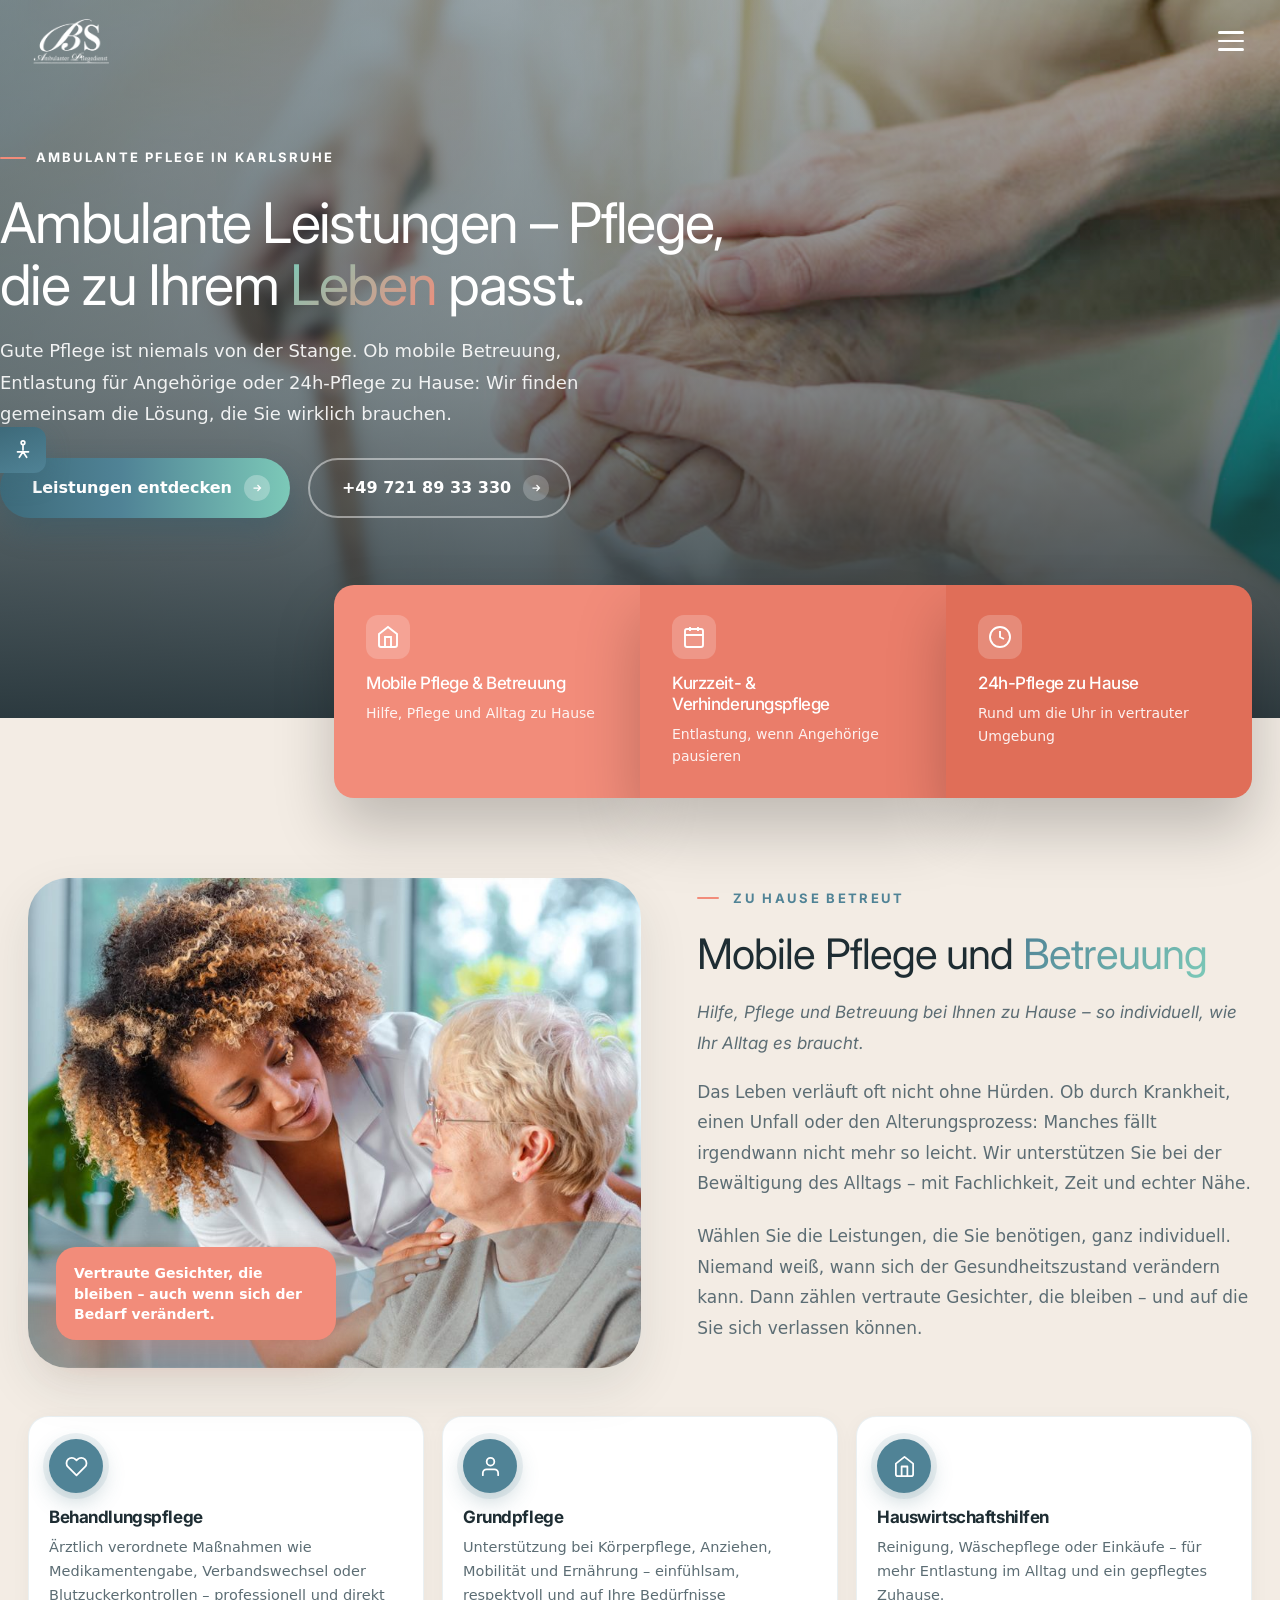
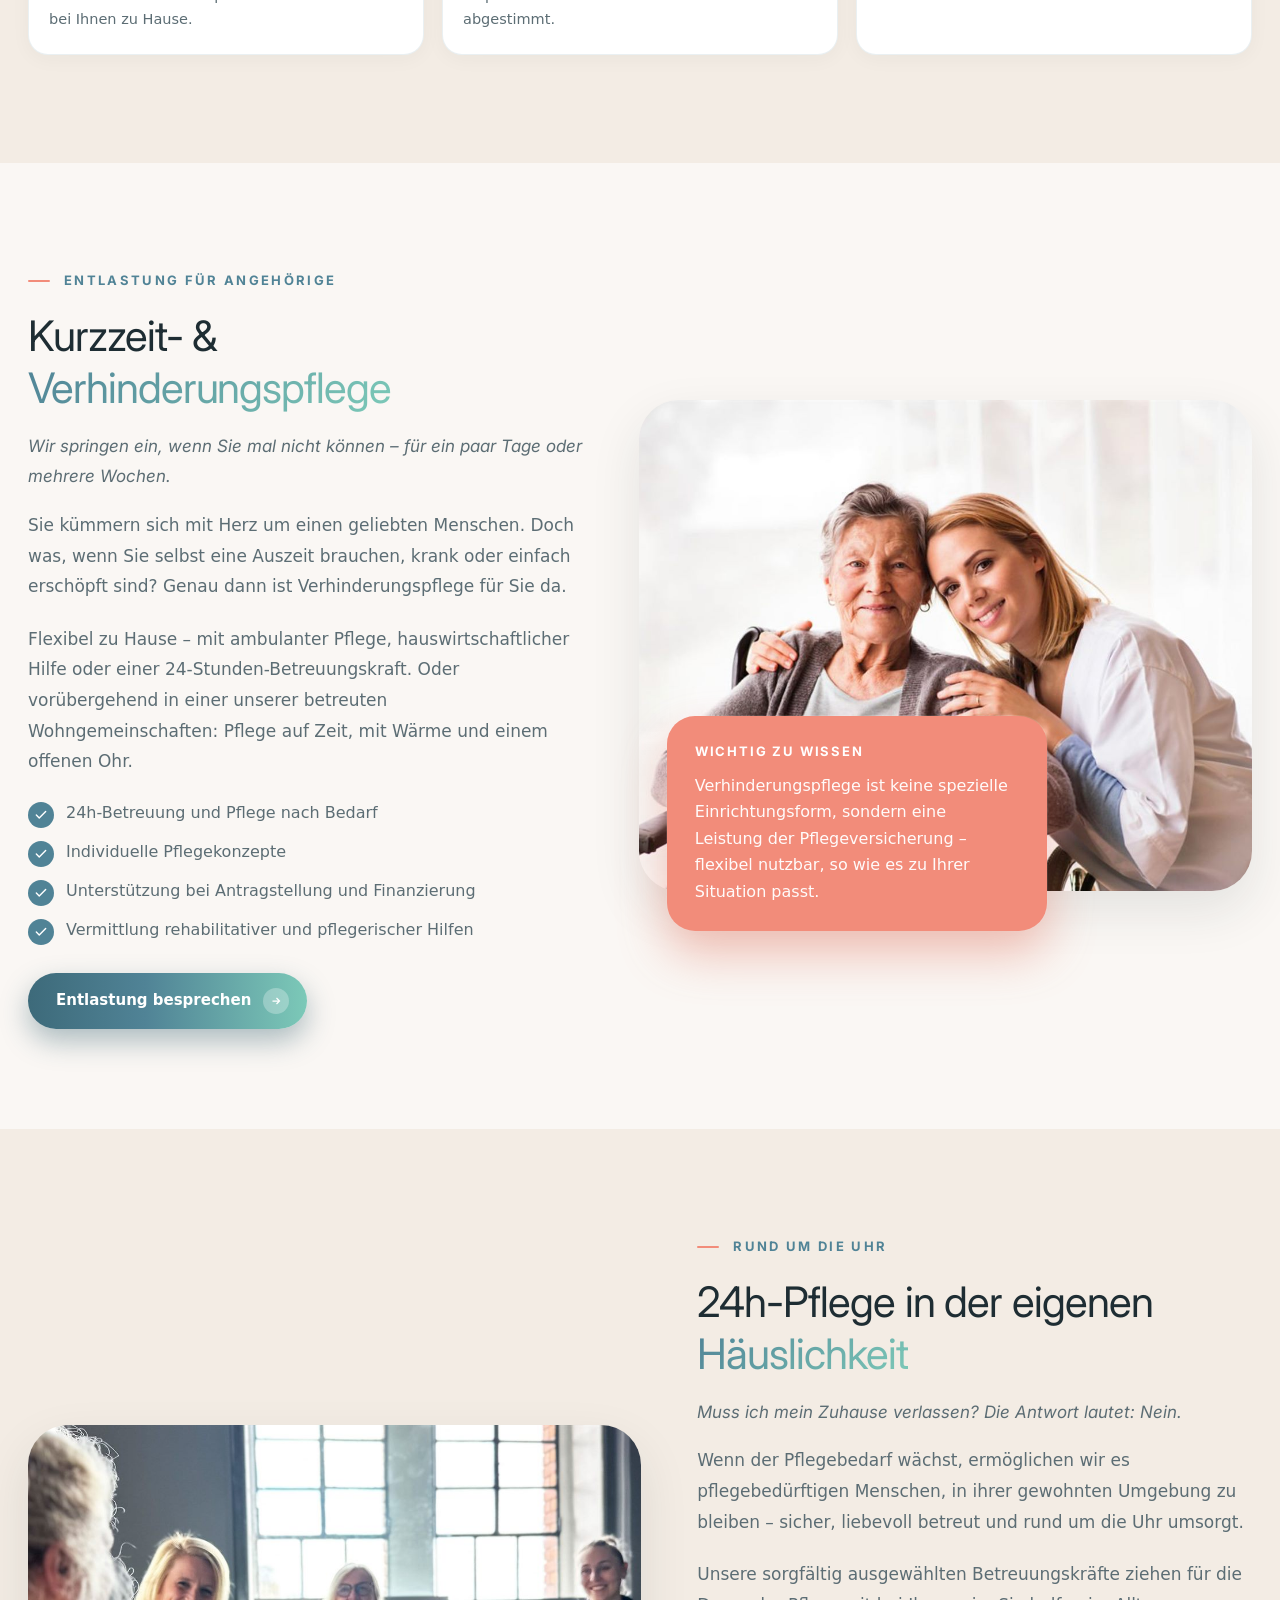
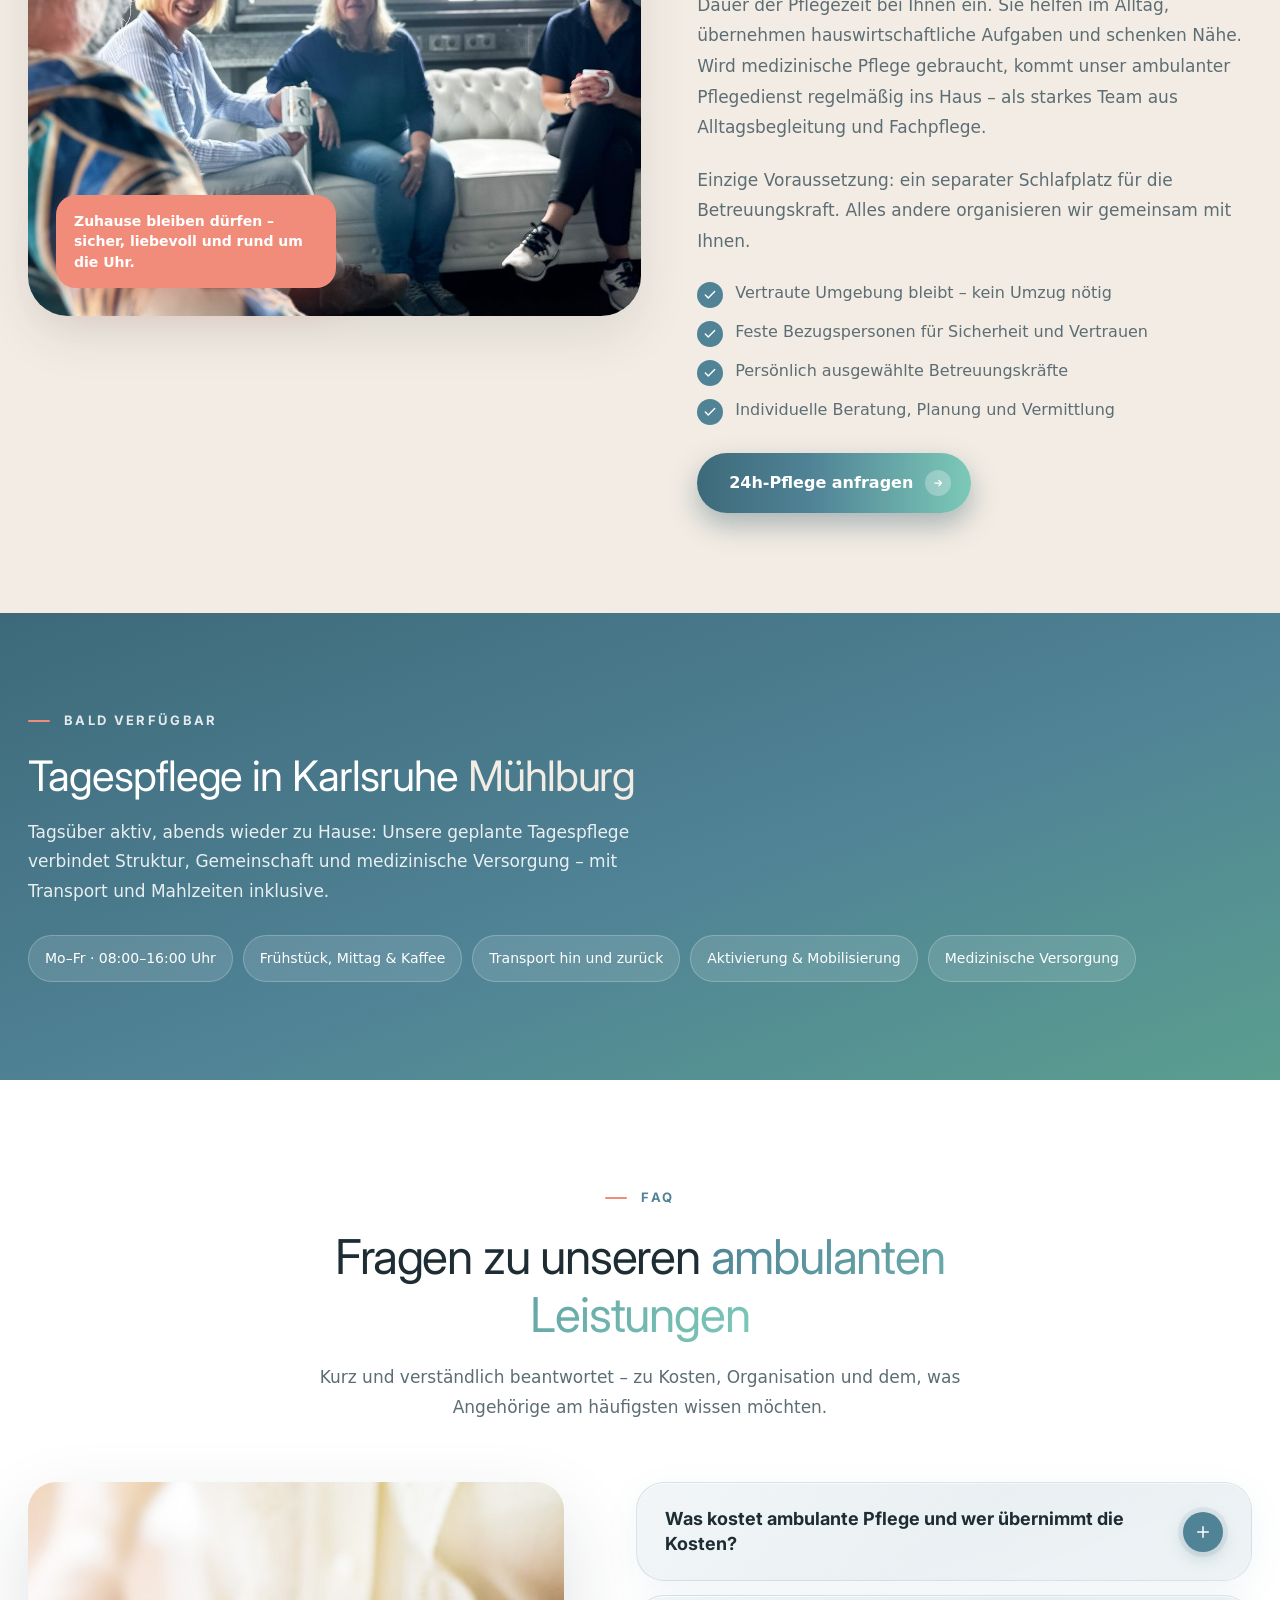
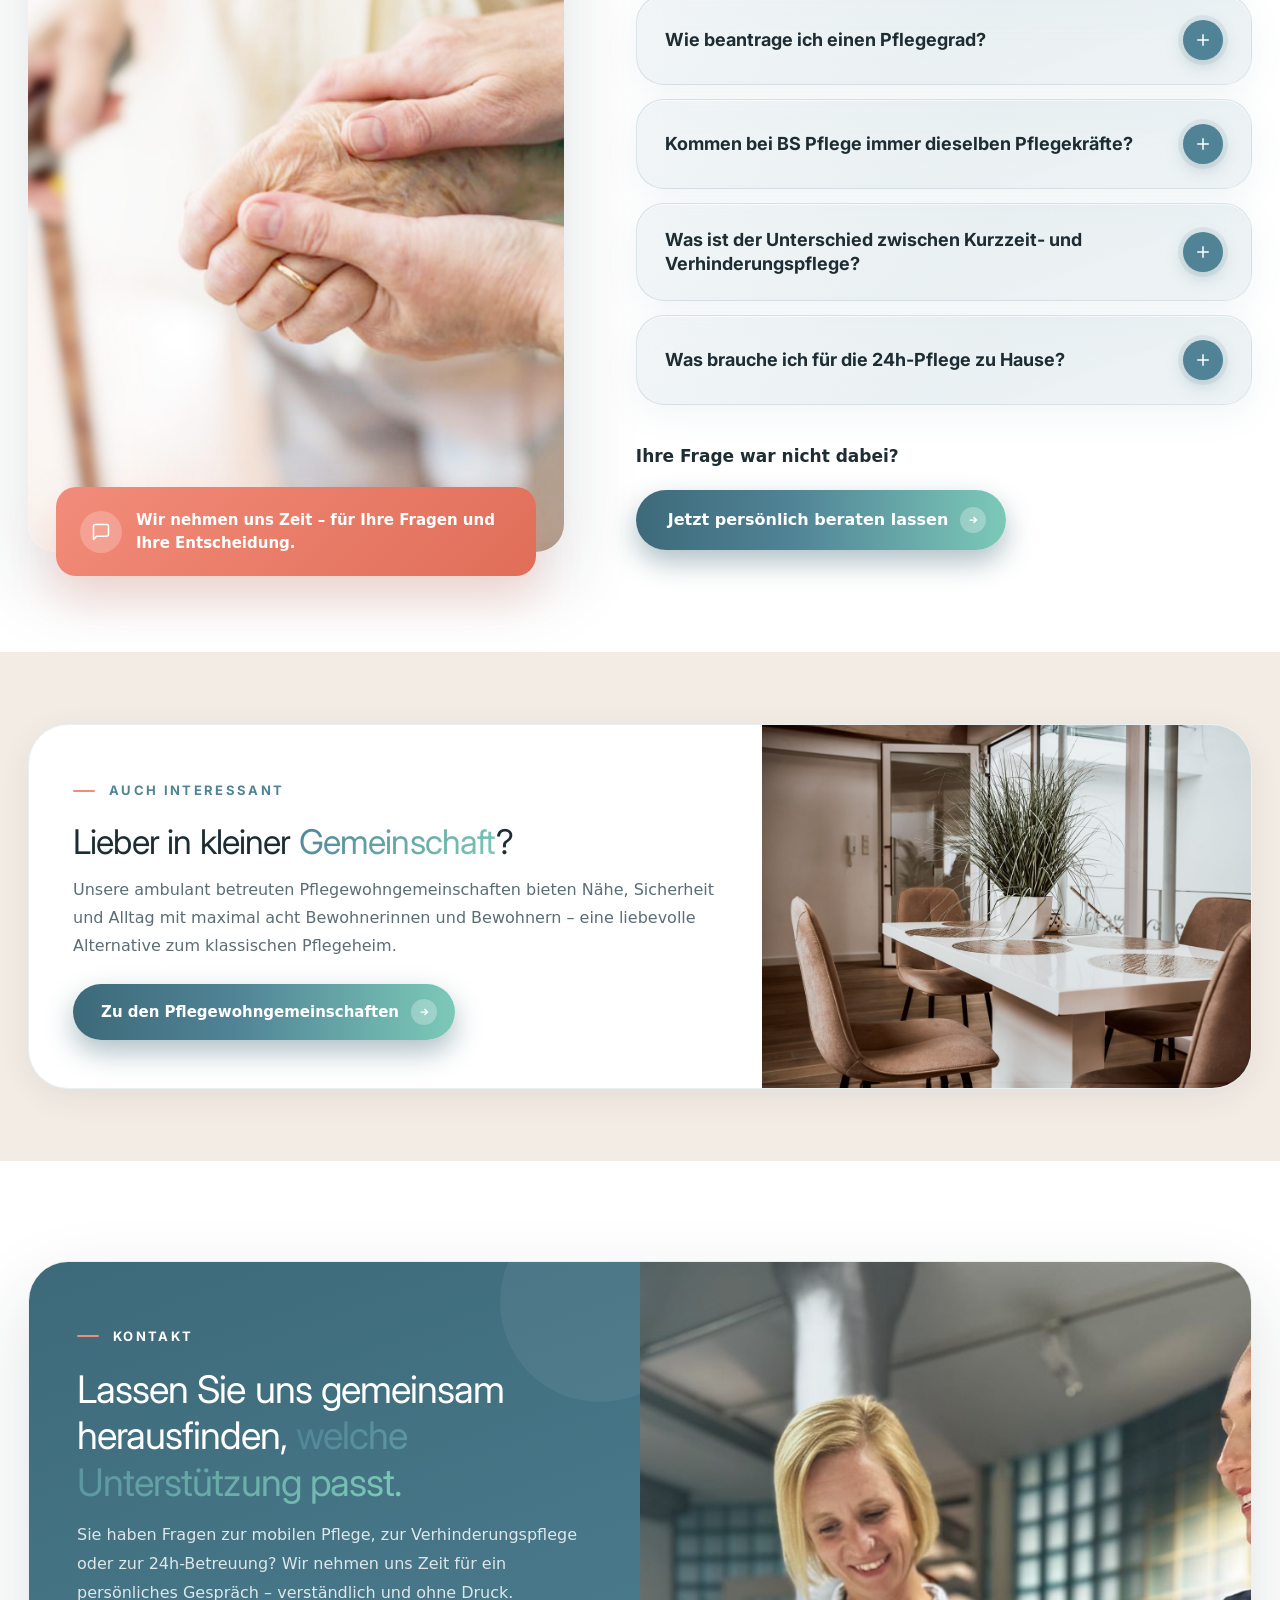
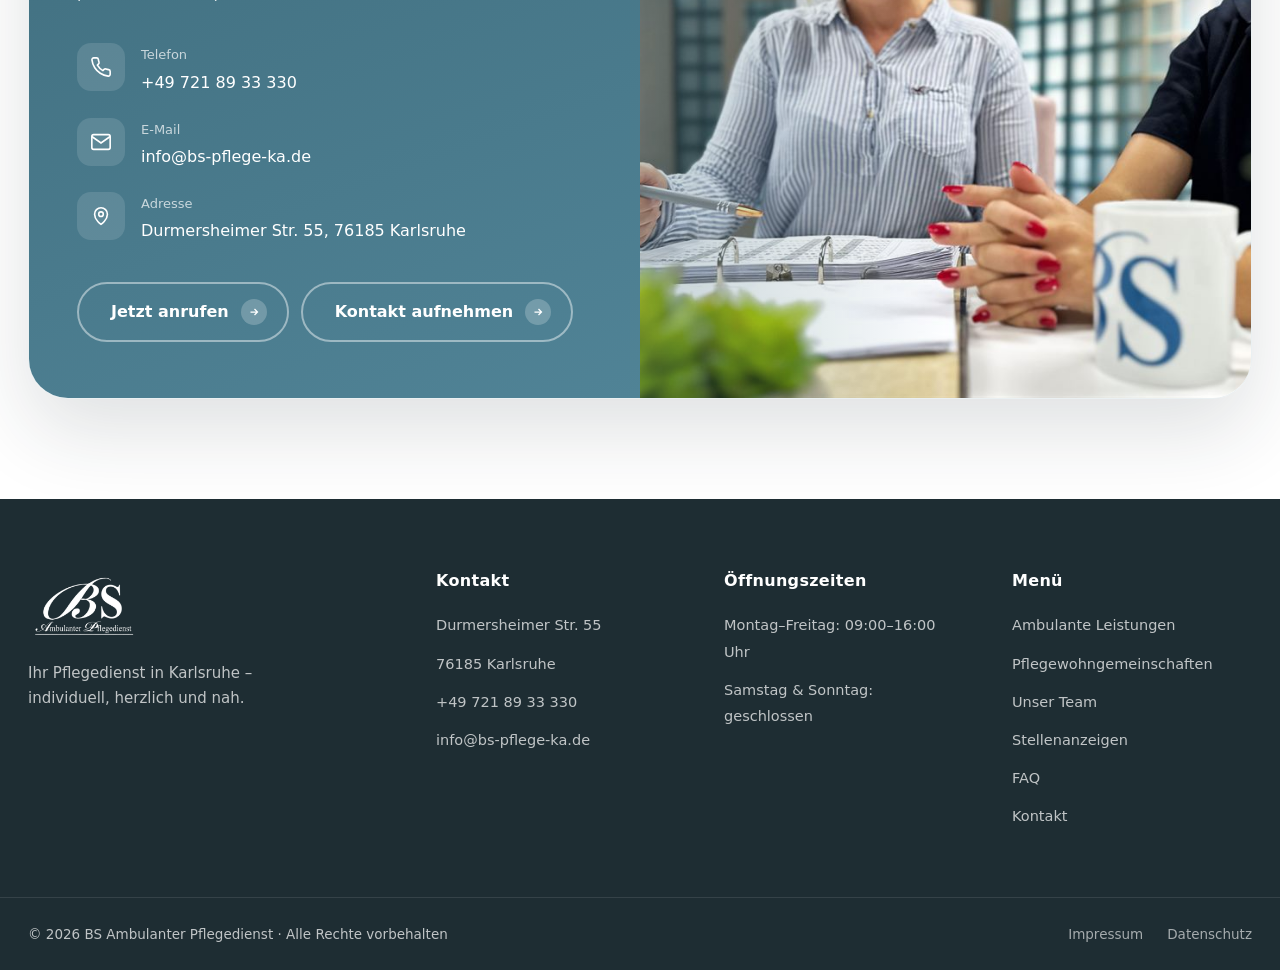
==== ambulante-leistungen.html @ c4eb0a51 "Ambulante Leistungen" ====
<!DOCTYPE html>
<html lang="de">
<head>
  <meta charset="UTF-8" />
  <meta name="viewport" content="width=device-width, initial-scale=1.0" />

  <title>Ambulante Leistungen Karlsruhe | Mobile Pflege, 24h &amp; Verhinderungspflege | BS Pflege</title>
  <meta name="description" content="Ambulante Leistungen in Karlsruhe: Mobile Pflege &amp; Betreuung, Kurzzeit- und Verhinderungspflege sowie 24h-Pflege zu Hause – individuell, herzlich und nah bei BS Pflege." />
  <meta name="keywords" content="Ambulante Pflege Karlsruhe, Mobile Pflege Karlsruhe, häusliche Pflege, Behandlungspflege, Grundpflege, Verhinderungspflege Karlsruhe, Kurzzeitpflege, 24h Pflege zu Hause" />
  <meta name="author" content="BS Ambulanter Pflegedienst" />
  <meta name="robots" content="index, follow" />
  <link rel="canonical" href="https://www.bs-pflege-ka.de/ambulante-leistungen/" />

  <meta property="og:type" content="website" />
  <meta property="og:locale" content="de_DE" />
  <meta property="og:title" content="Ambulante Leistungen Karlsruhe | BS Pflege" />
  <meta property="og:description" content="Mobile Pflege, Verhinderungspflege und 24h-Betreuung zu Hause – so individuell wie Sie. BS Ambulanter Pflegedienst Karlsruhe." />
  <meta property="og:url" content="https://www.bs-pflege-ka.de/ambulante-leistungen/" />
  <meta property="og:image" content="assets/img/care-hands.jpg" />
  <meta property="og:site_name" content="BS Ambulanter Pflegedienst" />

  <link rel="icon" href="assets/img/favicon.jpeg" />
  <link rel="apple-touch-icon" href="assets/img/favicon.jpeg" />

  <link rel="preconnect" href="https://fonts.googleapis.com" />
  <link rel="preconnect" href="https://fonts.gstatic.com" crossorigin />
  <link href="https://fonts.googleapis.com/css2?family=Inter:wght@400;500;600;700;800&family=Google+Sans+Flex:wght@100..900&display=swap" rel="stylesheet" />

  <link rel="stylesheet" href="assets/css/style.css?v=20260813m" />
  <noscript><style>.reveal{opacity:1!important;transform:none!important;}</style></noscript>
  <script>
  (function () {
    try {
      var s = JSON.parse(localStorage.getItem("bs-a11y") || "{}");
      var root = document.documentElement;
      var scales = { sm: 0.875, lg: 1.125, xl: 1.25 };
      if (s.font && s.font !== "normal" && scales[s.font]) {
        root.setAttribute("data-a11y-font", s.font);
        root.style.zoom = scales[s.font];
      }
      if (s.contrast) root.classList.add("a11y-contrast");
      if (s.underline) root.classList.add("a11y-underline-links");
      if (s.motion) root.classList.add("a11y-reduced-motion");
      if (s.lineHeight) root.classList.add("a11y-line-height");
    } catch (e) {}
  })();
  </script>

  <script type="application/ld+json">
  {
    "@context": "https://schema.org",
    "@type": "MedicalBusiness",
    "name": "BS Ambulanter Pflegedienst",
    "url": "https://www.bs-pflege-ka.de/ambulante-leistungen/",
    "telephone": "+49 721 8933330",
    "email": "info@bs-pflege-ka.de",
    "description": "Ambulante Leistungen in Karlsruhe: Mobile Pflege und Betreuung, Kurzzeit- und Verhinderungspflege sowie 24h-Pflege in der eigenen Häuslichkeit.",
    "address": {
      "@type": "PostalAddress",
      "streetAddress": "Durmersheimer Str. 55",
      "addressLocality": "Karlsruhe",
      "postalCode": "76185",
      "addressCountry": "DE"
    },
    "areaServed": "Karlsruhe",
    "hasOfferCatalog": {
      "@type": "OfferCatalog",
      "name": "Ambulante Leistungen",
      "itemListElement": [
        { "@type": "Offer", "itemOffered": { "@type": "Service", "name": "Mobile Pflege und Betreuung" } },
        { "@type": "Offer", "itemOffered": { "@type": "Service", "name": "Kurzzeit- und Verhinderungspflege" } },
        { "@type": "Offer", "itemOffered": { "@type": "Service", "name": "24h-Pflege zu Hause" } }
      ]
    }
  }
  </script>
  <script type="application/ld+json">
  {
    "@context": "https://schema.org",
    "@type": "BreadcrumbList",
    "itemListElement": [
      { "@type": "ListItem", "position": 1, "name": "Startseite", "item": "https://www.bs-pflege-ka.de/" },
      { "@type": "ListItem", "position": 2, "name": "Ambulante Leistungen", "item": "https://www.bs-pflege-ka.de/ambulante-leistungen/" }
    ]
  }
  </script>
  <script type="application/ld+json">
  {
    "@context": "https://schema.org",
    "@type": "FAQPage",
    "mainEntity": [
      {
        "@type": "Question",
        "name": "Was kostet ambulante Pflege und wer übernimmt die Kosten?",
        "acceptedAnswer": {
          "@type": "Answer",
          "text": "Die Kosten hängen vom Pflegegrad und den benötigten Leistungen ab. Die Pflegekasse übernimmt einen Teil der Pflegesachleistungen und des Pflegegeldes. Wir beraten Sie transparent zu Leistungen und möglichen Kosten."
        }
      },
      {
        "@type": "Question",
        "name": "Wie beantrage ich einen Pflegegrad?",
        "acceptedAnswer": {
          "@type": "Answer",
          "text": "Sie stellen einen Antrag bei Ihrer Pflegekasse. Ein MDK-Gutachter bewertet den Pflegebedarf. Wir unterstützen Sie bei der Vorbereitung."
        }
      },
      {
        "@type": "Question",
        "name": "Kommen bei BS Pflege immer dieselben Pflegekräfte?",
        "acceptedAnswer": {
          "@type": "Answer",
          "text": "Ja. Wir setzen auf feste Bezugspersonen, die Sie und Ihren Alltag kennenlernen."
        }
      },
      {
        "@type": "Question",
        "name": "Was ist der Unterschied zwischen Kurzzeit- und Verhinderungspflege?",
        "acceptedAnswer": {
          "@type": "Answer",
          "text": "Kurzzeitpflege entlastet in Übergangssituationen. Verhinderungspflege springt ein, wenn Angehörige vorübergehend nicht pflegen können."
        }
      },
      {
        "@type": "Question",
        "name": "Was brauche ich für die 24h-Pflege zu Hause?",
        "acceptedAnswer": {
          "@type": "Answer",
          "text": "Wichtig ist ein separater Schlafplatz für die Betreuungskraft. Planung und Vermittlung organisieren wir gemeinsam mit Ihnen."
        }
      }
    ]
  }
  </script>
</head>
<body class="page-sub">
  <a class="skip-link" href="#main">Zum Inhalt springen</a>

  <div class="page-hero-shell">
  <section class="page-hero" aria-label="Ambulante Leistungen">
    <div class="page-hero__media" aria-hidden="true">
      <img src="assets/img/care-hands.jpg" alt="" width="1024" height="683" fetchpriority="high" />
    </div>
    <div class="page-hero__overlay" aria-hidden="true"></div>

    <header class="header header--overlay" id="header">
      <div class="container header__inner">
        <a class="header__logo" href="index.html" aria-label="BS Ambulanter Pflegedienst – Startseite">
          <img class="header__logo-light" src="assets/img/logo-white.png" alt="BS Ambulanter Pflegedienst Karlsruhe" width="180" height="112" />
          <img class="header__logo-dark" src="assets/img/logo-dark.png" alt="" width="180" height="112" aria-hidden="true" />
        </a>
        <nav class="nav" id="nav" aria-label="Hauptnavigation">
          <button class="nav__close" id="navClose" aria-label="Menü schließen">&times;</button>
          <ul class="nav__list">
            <li><a href="index.html" class="nav__link">Startseite</a></li>
            <li><a href="ambulante-leistungen.html" class="nav__link active" aria-current="page">Ambulante Leistungen</a></li>
            <li><a href="index.html#pflegewohngemeinschaften" class="nav__link">Pflegewohngemeinschaften</a></li>
            <li><a href="index.html#team" class="nav__link">Unser Team</a></li>
            <li><a href="index.html#karriere" class="nav__link">Stellenanzeigen</a></li>
            <li><a href="#faq" class="nav__link">FAQ</a></li>
            <li><a href="index.html#kontakt" class="nav__link">Kontakt</a></li>
          </ul>
          <a href="index.html#kontakt" class="btn btn--primary nav__cta">
            Beratung anfragen
            <span class="btn__arrow"><svg viewBox="0 0 24 24"><path d="M5 12h14M13 6l6 6-6 6"/></svg></span>
          </a>
        </nav>
        <button class="nav__toggle" id="navToggle" aria-label="Menü öffnen" aria-expanded="false">
          <span></span><span></span><span></span>
        </button>
      </div>
    </header>

    <div class="container page-hero__body">
      <span class="hero__eyebrow">Ambulante Pflege in Karlsruhe</span>
      <h1 class="page-hero__title">Ambulante Leistungen – Pflege, die zu Ihrem <span class="headline-serif headline-serif--hero">Leben</span> passt.</h1>
      <p class="page-hero__lead">
        Gute Pflege ist niemals von der Stange. Ob mobile Betreuung, Entlastung für Angehörige
        oder 24h-Pflege zu Hause: Wir finden gemeinsam die Lösung, die Sie wirklich brauchen.
      </p>
      <div class="page-hero__actions">
        <a href="#mobile-pflege" class="btn btn--primary btn--lg">
          Leistungen entdecken
          <span class="btn__arrow"><svg viewBox="0 0 24 24"><path d="M5 12h14M13 6l6 6-6 6"/></svg></span>
        </a>
        <a href="tel:+497218933330" class="btn btn--outline-light btn--lg">
          +49 721 89 33 330
          <span class="btn__arrow"><svg viewBox="0 0 24 24"><path d="M5 12h14M13 6l6 6-6 6"/></svg></span>
        </a>
      </div>
    </div>
  </section>

  <div class="hero__cards hero__cards--services">
    <div class="container">
      <div class="hero__cards-inner reveal" role="navigation" aria-label="Leistungsübersicht">
        <a class="hero__card" href="#mobile-pflege">
          <span class="hero__card-icon" aria-hidden="true">
            <svg viewBox="0 0 24 24"><path d="M3 9l9-7 9 7v11a2 2 0 0 1-2 2H5a2 2 0 0 1-2-2z"/><path d="M9 22V12h6v10"/></svg>
          </span>
          <h3>Mobile Pflege &amp; Betreuung</h3>
          <p>Hilfe, Pflege und Alltag zu Hause</p>
        </a>
        <a class="hero__card hero__card--mid" href="#kurzzeitpflege">
          <span class="hero__card-icon" aria-hidden="true">
            <svg viewBox="0 0 24 24"><rect x="3" y="4" width="18" height="18" rx="2"/><path d="M16 2v4M8 2v4M3 10h18"/></svg>
          </span>
          <h3>Kurzzeit- &amp; Verhinderungspflege</h3>
          <p>Entlastung, wenn Angehörige pausieren</p>
        </a>
        <a class="hero__card hero__card--alt" href="#24h-pflege">
          <span class="hero__card-icon" aria-hidden="true">
            <svg viewBox="0 0 24 24"><circle cx="12" cy="12" r="10"/><path d="M12 6v6l4 2"/></svg>
          </span>
          <h3>24h-Pflege zu Hause</h3>
          <p>Rund um die Uhr in vertrauter Umgebung</p>
        </a>
      </div>
    </div>
  </div>
  </div>

  <main id="main">

    <!-- MOBILE PFLEGE -->
    <section class="service-block" id="mobile-pflege">
      <div class="container">
        <div class="service-block__grid">
          <div class="service-block__media reveal">
            <img src="assets/img/pflege-1.jpg" alt="Mobile Pflege und Betreuung zu Hause durch das Team von BS Pflege Karlsruhe" width="1280" height="667" loading="lazy" />
            <div class="service-block__badge">Vertraute Gesichter, die bleiben – auch wenn sich der Bedarf verändert.</div>
          </div>
          <div class="service-block__text reveal">
            <span class="section-label">Zu Hause betreut</span>
            <h2>Mobile Pflege und <span class="headline-serif">Betreuung</span></h2>
            <p class="intro__lead">Hilfe, Pflege und Betreuung bei Ihnen zu Hause – so individuell, wie Ihr Alltag es braucht.</p>
            <p>
              Das Leben verläuft oft nicht ohne Hürden. Ob durch Krankheit, einen Unfall oder den
              Alterungsprozess: Manches fällt irgendwann nicht mehr so leicht. Wir unterstützen Sie
              bei der Bewältigung des Alltags – mit Fachlichkeit, Zeit und echter Nähe.
            </p>
            <p>
              Wählen Sie die Leistungen, die Sie benötigen, ganz individuell. Niemand weiß, wann
              sich der Gesundheitszustand verändern kann. Dann zählen vertraute Gesichter, die
              bleiben – und auf die Sie sich verlassen können.
            </p>
          </div>
        </div>

        <div class="pillar-grid reveal" style="margin-top:48px;">
          <article class="pillar-card">
            <span class="card-icon" aria-hidden="true"><svg viewBox="0 0 24 24"><path d="M20.84 4.61a5.5 5.5 0 0 0-7.78 0L12 5.67l-1.06-1.06a5.5 5.5 0 0 0-7.78 7.78l1.06 1.06L12 21.23l7.78-7.78 1.06-1.06a5.5 5.5 0 0 0 0-7.78z"/></svg></span>
            <h3>Behandlungspflege</h3>
            <p>Ärztlich verordnete Maßnahmen wie Medikamentengabe, Verbandswechsel oder Blutzuckerkontrollen – professionell und direkt bei Ihnen zu Hause.</p>
          </article>
          <article class="pillar-card">
            <span class="card-icon" aria-hidden="true"><svg viewBox="0 0 24 24"><path d="M20 21v-2a4 4 0 0 0-4-4H8a4 4 0 0 0-4 4v2"/><circle cx="12" cy="7" r="4"/></svg></span>
            <h3>Grundpflege</h3>
            <p>Unterstützung bei Körperpflege, Anziehen, Mobilität und Ernährung – einfühlsam, respektvoll und auf Ihre Bedürfnisse abgestimmt.</p>
          </article>
          <article class="pillar-card">
            <span class="card-icon" aria-hidden="true"><svg viewBox="0 0 24 24"><path d="M3 9l9-7 9 7v11a2 2 0 0 1-2 2H5a2 2 0 0 1-2-2z"/><path d="M9 22V12h6v10"/></svg></span>
            <h3>Hauswirtschaftshilfen</h3>
            <p>Reinigung, Wäschepflege oder Einkäufe – für mehr Entlastung im Alltag und ein gepflegtes Zuhause.</p>
          </article>
        </div>
      </div>
    </section>

    <!-- KURZZEIT / VERHINDERUNG -->
    <section class="service-block service-block--alt" id="kurzzeitpflege">
      <div class="container">
        <div class="service-block__grid service-block__grid--flip">
          <div class="service-block__media reveal">
            <img src="assets/img/care-2.jpg" alt="Kurzzeitpflege und Verhinderungspflege zur Entlastung von Angehörigen" width="1024" height="683" loading="lazy" />
            <div class="service-block__badge service-block__badge--note">
              <strong>Wichtig zu wissen</strong>
              <p>Verhinderungspflege ist keine spezielle Einrichtungsform, sondern eine Leistung der Pflegeversicherung – flexibel nutzbar, so wie es zu Ihrer Situation passt.</p>
            </div>
          </div>
          <div class="service-block__text reveal">
            <span class="section-label">Entlastung für Angehörige</span>
            <h2>Kurzzeit- &amp; <span class="headline-serif">Verhinderungspflege</span></h2>
            <p class="intro__lead">Wir springen ein, wenn Sie mal nicht können – für ein paar Tage oder mehrere Wochen.</p>

            <p>
              Sie kümmern sich mit Herz um einen geliebten Menschen. Doch was, wenn Sie selbst eine
              Auszeit brauchen, krank oder einfach erschöpft sind? Genau dann ist Verhinderungspflege
              für Sie da.
            </p>
            <p>
              Flexibel zu Hause – mit ambulanter Pflege, hauswirtschaftlicher Hilfe oder einer
              24-Stunden-Betreuungskraft. Oder vorübergehend in einer unserer betreuten
              Wohngemeinschaften: Pflege auf Zeit, mit Wärme und einem offenen Ohr.
            </p>

            <ul class="check-list">
              <li>
                <span class="check-list__icon" aria-hidden="true"><svg viewBox="0 0 24 24"><path d="M20 6L9 17l-5-5"/></svg></span>
                24h-Betreuung und Pflege nach Bedarf
              </li>
              <li>
                <span class="check-list__icon" aria-hidden="true"><svg viewBox="0 0 24 24"><path d="M20 6L9 17l-5-5"/></svg></span>
                Individuelle Pflegekonzepte
              </li>
              <li>
                <span class="check-list__icon" aria-hidden="true"><svg viewBox="0 0 24 24"><path d="M20 6L9 17l-5-5"/></svg></span>
                Unterstützung bei Antragstellung und Finanzierung
              </li>
              <li>
                <span class="check-list__icon" aria-hidden="true"><svg viewBox="0 0 24 24"><path d="M20 6L9 17l-5-5"/></svg></span>
                Vermittlung rehabilitativer und pflegerischer Hilfen
              </li>
            </ul>

            <a href="index.html#kontakt" class="btn btn--primary">
              Entlastung besprechen
              <span class="btn__arrow"><svg viewBox="0 0 24 24"><path d="M5 12h14M13 6l6 6-6 6"/></svg></span>
            </a>
          </div>
        </div>
      </div>
    </section>

    <!-- 24H PFLEGE -->
    <section class="service-block" id="24h-pflege">
      <div class="container">
        <div class="service-block__grid">
          <div class="service-block__media reveal">
            <img src="assets/img/beratung.jpg" alt="24h-Pflege in der eigenen Häuslichkeit – Betreuung zu Hause in Karlsruhe" width="1024" height="683" loading="lazy" />
            <div class="service-block__badge">Zuhause bleiben dürfen – sicher, liebevoll und rund um die Uhr.</div>
          </div>
          <div class="service-block__text reveal">
            <span class="section-label">Rund um die Uhr</span>
            <h2>24h-Pflege in der eigenen <span class="headline-serif">Häuslichkeit</span></h2>
            <p class="intro__lead">Muss ich mein Zuhause verlassen? Die Antwort lautet: Nein.</p>
            <p>
              Wenn der Pflegebedarf wächst, ermöglichen wir es pflegebedürftigen Menschen, in ihrer
              gewohnten Umgebung zu bleiben – sicher, liebevoll betreut und rund um die Uhr umsorgt.
            </p>
            <p>
              Unsere sorgfältig ausgewählten Betreuungskräfte ziehen für die Dauer der Pflegezeit
              bei Ihnen ein. Sie helfen im Alltag, übernehmen hauswirtschaftliche Aufgaben und
              schenken Nähe. Wird medizinische Pflege gebraucht, kommt unser ambulanter Pflegedienst
              regelmäßig ins Haus – als starkes Team aus Alltagsbegleitung und Fachpflege.
            </p>
            <p>
              Einzige Voraussetzung: ein separater Schlafplatz für die Betreuungskraft.
              Alles andere organisieren wir gemeinsam mit Ihnen.
            </p>

            <ul class="check-list">
              <li>
                <span class="check-list__icon" aria-hidden="true"><svg viewBox="0 0 24 24"><path d="M20 6L9 17l-5-5"/></svg></span>
                Vertraute Umgebung bleibt – kein Umzug nötig
              </li>
              <li>
                <span class="check-list__icon" aria-hidden="true"><svg viewBox="0 0 24 24"><path d="M20 6L9 17l-5-5"/></svg></span>
                Feste Bezugspersonen für Sicherheit und Vertrauen
              </li>
              <li>
                <span class="check-list__icon" aria-hidden="true"><svg viewBox="0 0 24 24"><path d="M20 6L9 17l-5-5"/></svg></span>
                Persönlich ausgewählte Betreuungskräfte
              </li>
              <li>
                <span class="check-list__icon" aria-hidden="true"><svg viewBox="0 0 24 24"><path d="M20 6L9 17l-5-5"/></svg></span>
                Individuelle Beratung, Planung und Vermittlung
              </li>
            </ul>

            <a href="index.html#kontakt" class="btn btn--primary btn--lg">
              24h-Pflege anfragen
              <span class="btn__arrow"><svg viewBox="0 0 24 24"><path d="M5 12h14M13 6l6 6-6 6"/></svg></span>
            </a>
          </div>
        </div>
      </div>
    </section>

    <!-- TAGESPFLEGE PHASE 2 -->
    <section class="phase-teaser" id="tagespflege" aria-labelledby="tagespflege-title">
      <div class="container reveal">
        <span class="section-label">Bald verfügbar</span>
        <h2 id="tagespflege-title">Tagespflege in Karlsruhe <span class="headline-serif headline-serif--light">Mühlburg</span></h2>
        <p>
          Tagsüber aktiv, abends wieder zu Hause: Unsere geplante Tagespflege verbindet Struktur,
          Gemeinschaft und medizinische Versorgung – mit Transport und Mahlzeiten inklusive.
        </p>
        <div class="phase-teaser__tags" aria-label="Geplante Leistungen">
          <span>Mo–Fr · 08:00–16:00 Uhr</span>
          <span>Frühstück, Mittag &amp; Kaffee</span>
          <span>Transport hin und zurück</span>
          <span>Aktivierung &amp; Mobilisierung</span>
          <span>Medizinische Versorgung</span>
        </div>
      </div>
    </section>

    <!-- FAQ -->
    <section class="faq" id="faq">
      <div class="container">
        <header class="section-head reveal">
          <span class="section-label">FAQ</span>
          <h2>Fragen zu unseren <span class="headline-serif">ambulanten Leistungen</span></h2>
          <p class="section-head__sub">
            Kurz und verständlich beantwortet – zu Kosten, Organisation und dem, was Angehörige
            am häufigsten wissen möchten.
          </p>
        </header>

        <div class="faq__wrap">
          <div class="faq__media reveal">
            <div class="faq__img">
              <img src="assets/img/care-hands.jpg" alt="Beratung zu ambulanten Pflegeleistungen bei BS Pflege Karlsruhe" width="1024" height="683" loading="lazy" />
            </div>
            <div class="faq__badge">
              <span class="faq__badge-icon" aria-hidden="true">
                <svg viewBox="0 0 24 24"><path d="M21 15a2 2 0 0 1-2 2H7l-4 4V5a2 2 0 0 1 2-2h14a2 2 0 0 1 2 2z"/></svg>
              </span>
              <span>Wir nehmen uns Zeit – für Ihre Fragen und Ihre Entscheidung.</span>
            </div>
          </div>

          <div class="faq__content">
            <div class="faq__list reveal">
              <article class="faq__item">
                <h3 class="faq__question">
                  <button class="faq__trigger" type="button" aria-expanded="false" aria-controls="al-faq-1" id="al-faq-trigger-1">
                    <span>Was kostet ambulante Pflege und wer übernimmt die Kosten?</span>
                    <span class="faq__toggle" aria-hidden="true"><svg viewBox="0 0 24 24"><path d="M12 5v14M5 12h14"/></svg></span>
                  </button>
                </h3>
                <div class="faq__panel" id="al-faq-1" role="region" aria-labelledby="al-faq-trigger-1" hidden>
                  <p>
                    Die Kosten hängen vom Pflegegrad und den benötigten Leistungen ab. Die Pflegekasse
                    übernimmt einen Teil der Pflegesachleistungen und des Pflegegeldes. Wir beraten Sie
                    transparent, welche Leistungen für Sie in Frage kommen und welche Kosten auf Sie
                    zukommen können.
                  </p>
                </div>
              </article>

              <article class="faq__item">
                <h3 class="faq__question">
                  <button class="faq__trigger" type="button" aria-expanded="false" aria-controls="al-faq-2" id="al-faq-trigger-2">
                    <span>Wie beantrage ich einen Pflegegrad?</span>
                    <span class="faq__toggle" aria-hidden="true"><svg viewBox="0 0 24 24"><path d="M12 5v14M5 12h14"/></svg></span>
                  </button>
                </h3>
                <div class="faq__panel" id="al-faq-2" role="region" aria-labelledby="al-faq-trigger-2" hidden>
                  <p>
                    Sie wenden sich an Ihre Pflegekasse und stellen einen Antrag auf Pflegegrad.
                    Ein MDK-Gutachter bewertet den Pflegebedarf. Wir unterstützen Sie bei der
                    Vorbereitung und erklären verständlich, welche Unterlagen sinnvoll sind.
                  </p>
                </div>
              </article>

              <article class="faq__item">
                <h3 class="faq__question">
                  <button class="faq__trigger" type="button" aria-expanded="false" aria-controls="al-faq-3" id="al-faq-trigger-3">
                    <span>Kommen bei BS Pflege immer dieselben Pflegekräfte?</span>
                    <span class="faq__toggle" aria-hidden="true"><svg viewBox="0 0 24 24"><path d="M12 5v14M5 12h14"/></svg></span>
                  </button>
                </h3>
                <div class="faq__panel" id="al-faq-3" role="region" aria-labelledby="al-faq-trigger-3" hidden>
                  <p>
                    Ja. Vertrauen entsteht durch Kontinuität. Deshalb setzen wir auf feste Bezugspersonen,
                    die Sie kennenlernen und die Ihren Alltag sowie Ihre Wünsche kennen.
                  </p>
                </div>
              </article>

              <article class="faq__item">
                <h3 class="faq__question">
                  <button class="faq__trigger" type="button" aria-expanded="false" aria-controls="al-faq-4" id="al-faq-trigger-4">
                    <span>Was ist der Unterschied zwischen Kurzzeit- und Verhinderungspflege?</span>
                    <span class="faq__toggle" aria-hidden="true"><svg viewBox="0 0 24 24"><path d="M12 5v14M5 12h14"/></svg></span>
                  </button>
                </h3>
                <div class="faq__panel" id="al-faq-4" role="region" aria-labelledby="al-faq-trigger-4" hidden>
                  <p>
                    Kurzzeitpflege entlastet nach einem Krankenhausaufenthalt oder in Übergangssituationen.
                    Verhinderungspflege springt ein, wenn Angehörige vorübergehend nicht pflegen können –
                    zum Beispiel im Urlaub oder bei Krankheit. Beides lässt sich flexibel zu Hause oder
                    in einer unserer Wohngemeinschaften organisieren.
                  </p>
                </div>
              </article>

              <article class="faq__item">
                <h3 class="faq__question">
                  <button class="faq__trigger" type="button" aria-expanded="false" aria-controls="al-faq-5" id="al-faq-trigger-5">
                    <span>Was brauche ich für die 24h-Pflege zu Hause?</span>
                    <span class="faq__toggle" aria-hidden="true"><svg viewBox="0 0 24 24"><path d="M12 5v14M5 12h14"/></svg></span>
                  </button>
                </h3>
                <div class="faq__panel" id="al-faq-5" role="region" aria-labelledby="al-faq-trigger-5" hidden>
                  <p>
                    Wichtig ist vor allem ein separater Schlafplatz für die Betreuungskraft.
                    Alles Weitere – Auswahl, Planung und Abstimmung mit dem ambulanten Pflegedienst –
                    organisieren wir gemeinsam mit Ihnen.
                  </p>
                </div>
              </article>
            </div>

            <div class="faq__cta reveal">
              <p>Ihre Frage war nicht dabei?</p>
              <a href="#kontakt" class="btn btn--primary btn--lg">
                Jetzt persönlich beraten lassen
                <span class="btn__arrow"><svg viewBox="0 0 24 24"><path d="M5 12h14M13 6l6 6-6 6"/></svg></span>
              </a>
            </div>
          </div>
        </div>
      </div>
    </section>

    <!-- RELATED: WG -->
    <section class="related-band">
      <div class="container">
        <article class="related-card reveal">
          <div class="related-card__text">
            <span class="section-label">Auch interessant</span>
            <h2>Lieber in kleiner <span class="headline-serif">Gemeinschaft</span>?</h2>
            <p>
              Unsere ambulant betreuten Pflegewohngemeinschaften bieten Nähe, Sicherheit und
              Alltag mit maximal acht Bewohnerinnen und Bewohnern – eine liebevolle Alternative
              zum klassischen Pflegeheim.
            </p>
            <a href="index.html#pflegewohngemeinschaften" class="btn btn--primary">
              Zu den Pflegewohngemeinschaften
              <span class="btn__arrow"><svg viewBox="0 0 24 24"><path d="M5 12h14M13 6l6 6-6 6"/></svg></span>
            </a>
          </div>
          <div class="related-card__media">
            <img src="assets/img/team.jpg" alt="Ambulant betreute Wohngemeinschaft bei BS Pflege" width="1024" height="683" loading="lazy" />
          </div>
        </article>
      </div>
    </section>

    <!-- KONTAKT CTA -->
    <section class="contact" id="kontakt">
      <div class="container">
        <div class="contact__wrap reveal">
          <div class="contact__panel">
            <span class="section-label">Kontakt</span>
            <h2>Lassen Sie uns gemeinsam herausfinden, <span class="headline-serif">welche Unterstützung passt.</span></h2>
            <p>
              Sie haben Fragen zur mobilen Pflege, zur Verhinderungspflege oder zur 24h-Betreuung?
              Wir nehmen uns Zeit für ein persönliches Gespräch – verständlich und ohne Druck.
            </p>
            <div class="contact__items">
              <div class="contact__item">
                <span class="contact__item-icon"><svg viewBox="0 0 24 24"><path d="M22 16.92v3a2 2 0 0 1-2.18 2 19.79 19.79 0 0 1-8.63-3.07 19.5 19.5 0 0 1-6-6 19.79 19.79 0 0 1-3.07-8.67A2 2 0 0 1 4.11 2h3a2 2 0 0 1 2 1.72c.127.96.361 1.903.7 2.81a2 2 0 0 1-.45 2.11L8.09 9.91a16 16 0 0 0 6 6l1.27-1.27a2 2 0 0 1 2.11-.45c.907.339 1.85.573 2.81.7A2 2 0 0 1 22 16.92z"/></svg></span>
                <div><strong>Telefon</strong><a href="tel:+497218933330">+49 721 89 33 330</a></div>
              </div>
              <div class="contact__item">
                <span class="contact__item-icon"><svg viewBox="0 0 24 24"><path d="M4 4h16c1.1 0 2 .9 2 2v12c0 1.1-.9 2-2 2H4c-1.1 0-2-.9-2-2V6c0-1.1.9-2 2-2z"/><path d="M22 6l-10 7L2 6"/></svg></span>
                <div><strong>E-Mail</strong><a href="mailto:info@bs-pflege-ka.de">info@bs-pflege-ka.de</a></div>
              </div>
              <div class="contact__item">
                <span class="contact__item-icon"><svg viewBox="0 0 24 24"><path d="M12 21s7-4.5 7-11a7 7 0 1 0-14 0c0 6.5 7 11 7 11z"/><circle cx="12" cy="10" r="2.5"/></svg></span>
                <div><strong>Adresse</strong><span>Durmersheimer Str. 55, 76185 Karlsruhe</span></div>
              </div>
            </div>
            <div class="contact__actions">
              <a href="tel:+497218933330" class="btn btn--primary btn--lg">
                Jetzt anrufen
                <span class="btn__arrow"><svg viewBox="0 0 24 24"><path d="M5 12h14M13 6l6 6-6 6"/></svg></span>
              </a>
              <a href="mailto:info@bs-pflege-ka.de" class="btn btn--outline-light btn--lg">
                Kontakt aufnehmen
                <span class="btn__arrow"><svg viewBox="0 0 24 24"><path d="M5 12h14M13 6l6 6-6 6"/></svg></span>
              </a>
            </div>
          </div>
          <div class="contact__visual">
            <img src="assets/img/kontakt-hero.jpg" alt="Persönliche Beratung zu ambulanten Leistungen bei BS Pflege Karlsruhe" width="1280" height="852" loading="lazy" />
            <span class="contact__visual-overlay" aria-hidden="true"></span>
          </div>
        </div>
      </div>
    </section>
  </main>

  <footer class="footer">
    <div class="container footer__grid">
      <div class="footer__brand">
        <img src="assets/img/logo-white.png" alt="BS Ambulanter Pflegedienst Karlsruhe" width="112" height="70" />
        <p>Ihr Pflegedienst in Karlsruhe – individuell, herzlich und nah.</p>
      </div>
      <div class="footer__col">
        <h3>Kontakt</h3>
        <ul>
          <li>Durmersheimer Str. 55</li>
          <li>76185 Karlsruhe</li>
          <li><a href="tel:+497218933330">+49 721 89 33 330</a></li>
          <li><a href="mailto:info@bs-pflege-ka.de">info@bs-pflege-ka.de</a></li>
        </ul>
      </div>
      <div class="footer__col">
        <h3>Öffnungszeiten</h3>
        <ul>
          <li>Montag–Freitag: 09:00–16:00 Uhr</li>
          <li>Samstag &amp; Sonntag: geschlossen</li>
        </ul>
      </div>
      <div class="footer__col">
        <h3>Menü</h3>
        <ul>
          <li><a href="ambulante-leistungen.html">Ambulante Leistungen</a></li>
          <li><a href="index.html#pflegewohngemeinschaften">Pflegewohngemeinschaften</a></li>
          <li><a href="index.html#team">Unser Team</a></li>
          <li><a href="index.html#karriere">Stellenanzeigen</a></li>
          <li><a href="#faq">FAQ</a></li>
          <li><a href="index.html#kontakt">Kontakt</a></li>
        </ul>
      </div>
    </div>
    <div class="footer__bottom">
      <div class="container footer__bottom-inner">
        <span>© <span id="year"></span> BS Ambulanter Pflegedienst · Alle Rechte vorbehalten</span>
        <span class="footer__legal">
          <a href="https://www.bs-pflege-ka.de/impressum/">Impressum</a>
          <a href="https://www.bs-pflege-ka.de/datenschutz/">Datenschutz</a>
        </span>
      </div>
    </div>
  </footer>

  <a href="tel:+497218933330" class="mobile-call" aria-label="Jetzt anrufen">
    <svg viewBox="0 0 24 24"><path d="M22 16.92v3a2 2 0 0 1-2.18 2 19.79 19.79 0 0 1-8.63-3.07 19.5 19.5 0 0 1-6-6 19.79 19.79 0 0 1-3.07-8.67A2 2 0 0 1 4.11 2h3a2 2 0 0 1 2 1.72c.127.96.361 1.903.7 2.81a2 2 0 0 1-.45 2.11L8.09 9.91a16 16 0 0 0 6 6l1.27-1.27a2 2 0 0 1 2.11-.45c.907.339 1.85.573 2.81.7A2 2 0 0 1 22 16.92z"/></svg>
    <span>Anrufen</span>
  </a>

  <div class="nav-overlay" id="navOverlay" hidden></div>

  <aside class="a11y" id="a11yWidget" aria-label="Barrierefreiheit">
    <button class="a11y__toggle" id="a11yToggle" type="button" aria-expanded="false" aria-controls="a11yPanel" aria-label="Barrierefreiheit öffnen">
      <svg viewBox="0 0 24 24" aria-hidden="true"><circle cx="12" cy="4" r="2"/><path d="M12 6v6M8 20l4-6 4 6M6 14h12"/></svg>
    </button>
    <div class="a11y__panel" id="a11yPanel" hidden>
      <div class="a11y__head">
        <h2 class="a11y__title" id="a11yTitle">Barrierefreiheit</h2>
        <button class="a11y__close" id="a11yClose" type="button" aria-label="Barrierefreiheit schließen">&times;</button>
      </div>
      <div class="a11y__body">
        <div class="a11y__group">
          <span class="a11y__label" id="a11yFontLabel">Schriftgröße</span>
          <div class="a11y__font-btns" role="group" aria-labelledby="a11yFontLabel">
            <button class="a11y__font-btn" type="button" data-a11y-font="sm" aria-pressed="false" aria-label="Kleinere Schrift">A−</button>
            <button class="a11y__font-btn is-active" type="button" data-a11y-font="normal" aria-pressed="true" aria-label="Normale Schrift">A</button>
            <button class="a11y__font-btn" type="button" data-a11y-font="lg" aria-pressed="false" aria-label="Größere Schrift">A+</button>
            <button class="a11y__font-btn" type="button" data-a11y-font="xl" aria-pressed="false" aria-label="Sehr große Schrift">A++</button>
          </div>
        </div>
        <div class="a11y__group">
          <button class="a11y__option" type="button" id="a11yContrast" aria-pressed="false">
            <span class="a11y__option-icon" aria-hidden="true"><svg viewBox="0 0 24 24"><circle cx="12" cy="12" r="9"/><path d="M12 3v18"/></svg></span>
            <span>Hoher Kontrast</span>
          </button>
          <button class="a11y__option" type="button" id="a11yUnderline" aria-pressed="false">
            <span class="a11y__option-icon" aria-hidden="true"><svg viewBox="0 0 24 24"><path d="M6 20h12M8 6v6a4 4 0 0 0 8 0V6"/></svg></span>
            <span>Links unterstreichen</span>
          </button>
          <button class="a11y__option" type="button" id="a11yMotion" aria-pressed="false">
            <span class="a11y__option-icon" aria-hidden="true"><svg viewBox="0 0 24 24"><path d="M10 9l-5 3 5 3V9zM14 9l5 3-5 3V9z"/></svg></span>
            <span>Animationen reduzieren</span>
          </button>
          <button class="a11y__option" type="button" id="a11yLineHeight" aria-pressed="false">
            <span class="a11y__option-icon" aria-hidden="true"><svg viewBox="0 0 24 24"><path d="M8 6h13M8 12h13M8 18h13M3 6h.01M3 12h.01M3 18h.01"/></svg></span>
            <span>Zeilenabstand vergrößern</span>
          </button>
        </div>
        <button class="a11y__reset" type="button" id="a11yReset">Einstellungen zurücksetzen</button>
      </div>
    </div>
  </aside>

  <script src="assets/js/main.js?v=20260813c" defer></script>
</body>
</html>
---- assets/css/style.css ----
/* =========================================================
   BS Pflege – Premium Healthcare Design System
   Warm · hochwertig · organisch · vertrauensvoll
========================================================== */

:root {
  --primary: #508396;
  --primary-dark: #3d6a7a;
  --primary-light: #6a9aad;
  --primary-soft: #e8f0f3;
  --primary-glow: rgba(80, 131, 150, 0.18);

  --accent-1: #7cc9b8;
  --accent-1-dark: #5db3a0;
  --accent-1-soft: #e4f4f0;
  --accent-1-glow: rgba(124, 201, 184, 0.28);

  --accent-2: #f28c7a;
  --accent-2-dark: #e06e58;
  --accent-2-soft: #fdeee9;
  --accent-2-glow: rgba(242, 140, 122, 0.28);

  --btn-gradient: linear-gradient(90deg, var(--primary-dark) 0%, var(--primary) 42%, var(--accent-1) 100%);

  --beige: #af9e88;
  --beige-dark: #96836d;
  --beige-soft: #ebe4db;

  --bg: #f3ece4;
  --bg-deep: #e8dfd4;

  --secondary: var(--beige);
  --secondary-dark: var(--beige-dark);
  --secondary-soft: var(--beige-soft);
  --warm: var(--bg);
  --warm-deep: var(--bg-deep);

  --white: #ffffff;
  --off-white: #faf7f4;
  --ink: #1e2d33;
  --ink-soft: #5c6d74;
  --line: rgba(80, 131, 150, 0.12);

  --radius-sm: 12px;
  --radius: 20px;
  --radius-lg: 28px;
  --radius-xl: 40px;

  --shadow-xs: 0 4px 20px rgba(30, 45, 51, 0.04);
  --shadow-sm: 0 8px 32px rgba(30, 45, 51, 0.07);
  --shadow: 0 20px 50px rgba(30, 45, 51, 0.10);
  --shadow-lg: 0 32px 80px rgba(30, 45, 51, 0.14);

  --container: 1280px;
  --font-sans: "Google Sans Flex", system-ui, sans-serif;
  --font-head: "Inter", system-ui, sans-serif;
  --font-body: var(--font-sans);
}

*, *::before, *::after { margin: 0; padding: 0; box-sizing: border-box; }

html { scroll-behavior: smooth; scroll-padding-top: 120px; }

body {
  font-family: var(--font-body);
  color: var(--ink);
  background: var(--bg);
  line-height: 1.8;
  font-size: 1rem;
  -webkit-font-smoothing: antialiased;
  overflow-x: hidden;
}

img { max-width: 100%; height: auto; display: block; }

/* Content-Bilder: einheitlicher Hover-Zoom */
.intro__collage-img img,
.about__img-wrap img,
.testimonials__img img,
.faq__img img,
.contact__visual img,
.acc-panel__img,
.relatives__avatars img,
.about__award img,
.service-block__media img {
  transition: transform .6s cubic-bezier(.4, 0, .2, 1), filter .6s cubic-bezier(.4, 0, .2, 1);
}
.intro__collage-img:hover img,
.about__img-wrap:hover img,
.testimonials__img:hover img,
.faq__img:hover img,
.contact__visual:hover img,
.service-block__media:hover img {
  transform: scale(1.05);
  filter: brightness(1.04) saturate(1.04);
}
.acc-panel__trigger:hover .acc-panel__img { transform: scale(1.06); }
.acc-panel.is-open .acc-panel__trigger:hover .acc-panel__img { transform: scale(1.08); }
.relatives__avatars img { transition: transform .35s cubic-bezier(.4, 0, .2, 1), box-shadow .35s; }
.relatives__avatars img:hover {
  transform: scale(1.1);
  box-shadow: 0 8px 20px rgba(30, 45, 51, 0.2);
  z-index: 2;
  position: relative;
}
.about__visual:hover .about__award img { transform: scale(1.04); }

a { color: inherit; text-decoration: none; }
ul { list-style: none; }

h1, h2, h3 {
  font-family: var(--font-head);
  font-weight: 400;
  line-height: 1.22;
  color: var(--ink);
  letter-spacing: -0.025em;
}

h1 { font-weight: 400; letter-spacing: -0.03em; }

/* Farblich hervorgehobene Wörter in Headlines */
.headline-serif {
  font-family: var(--font-head);
  font-weight: 400;
  font-style: normal;
  letter-spacing: -0.025em;
  background: linear-gradient(135deg, var(--primary), var(--accent-1));
  -webkit-background-clip: text;
  background-clip: text;
  -webkit-text-fill-color: transparent;
}

.headline-serif--warm {
  background: linear-gradient(135deg, var(--beige-dark), var(--beige));
  -webkit-background-clip: text;
  background-clip: text;
  -webkit-text-fill-color: transparent;
}

.headline-serif--light {
  background: none;
  -webkit-text-fill-color: var(--bg);
  color: var(--bg);
}

.headline-serif--accent {
  background: linear-gradient(135deg, var(--accent-1), var(--accent-2));
  -webkit-background-clip: text;
  background-clip: text;
  -webkit-text-fill-color: transparent;
}

.headline-serif--hero {
  background: linear-gradient(135deg, var(--accent-1), var(--accent-2));
  -webkit-background-clip: text;
  background-clip: text;
  -webkit-text-fill-color: transparent;
}

.container { width: 100%; max-width: var(--container); margin: 0 auto; padding: 0 28px; }

.skip-link {
  position: absolute; left: -999px; top: 0; z-index: 9999;
  background: var(--primary); color: #fff; padding: 12px 20px;
}
.skip-link:focus { left: 0; }

/* ---------- SVG Icons ---------- */
.icon {
  display: inline-flex; align-items: center; justify-content: center;
  flex-shrink: 0;
}
.icon svg { width: 100%; height: 100%; fill: none; stroke: currentColor; stroke-width: 1.75; stroke-linecap: round; stroke-linejoin: round; }

.icon-box {
  width: 64px; height: 64px; border-radius: 18px;
  background: linear-gradient(145deg, var(--primary-soft), #fff);
  color: var(--primary);
  box-shadow: 0 8px 24px var(--primary-glow);
  border: 1px solid rgba(80, 131, 150, 0.1);
}
.icon-box svg { width: 28px; height: 28px; }
.icon-box--mint {
  background: linear-gradient(145deg, var(--accent-1-soft), #fff);
  color: var(--accent-1-dark);
  box-shadow: 0 8px 24px var(--accent-1-glow);
  border-color: rgba(124, 201, 184, 0.2);
}
.icon-box--coral {
  background: linear-gradient(145deg, var(--accent-2-soft), #fff);
  color: var(--accent-2-dark);
  box-shadow: 0 8px 24px var(--accent-2-glow);
  border-color: rgba(242, 140, 122, 0.2);
}

/* Gemeinsamer Kachel-Icon-Stil (Vorteile + Angehörige) */
.card-icon,
.process__num {
  display: inline-grid;
  place-items: center;
  width: 54px;
  height: 54px;
  border-radius: 50%;
  flex-shrink: 0;
  color: #fff;
  background: var(--primary);
  box-shadow:
    0 8px 22px rgba(61, 106, 122, 0.28),
    0 0 0 6px rgba(80, 131, 150, 0.1);
  transition: transform .35s cubic-bezier(.4, 0, .2, 1), box-shadow .35s, background .35s;
}
.process__num {
  font-family: var(--font-head);
  font-size: 15px;
  font-weight: 700;
}
.card-icon svg {
  width: 23px;
  height: 23px;
  fill: none;
  stroke: currentColor;
  stroke-width: 1.85;
  stroke-linecap: round;
  stroke-linejoin: round;
}
.why-card:hover .card-icon,
.process__card:hover .process__num {
  transform: translateY(-2px);
  background: var(--accent-2);
  box-shadow:
    0 12px 28px var(--accent-2-glow),
    0 0 0 6px rgba(242, 140, 122, 0.14);
}
.why-card .card-icon { margin-bottom: 24px; position: relative; z-index: 1; }
.why-card:nth-child(3) .card-icon svg {
  fill: currentColor;
  stroke: none;
}

/* ---------- Buttons ---------- */
.btn {
  display: inline-flex; align-items: center; justify-content: center; gap: 12px;
  font-family: var(--font-body); font-weight: 700; font-size: 15px;
  padding: 15px 18px 15px 28px; border-radius: 50px; border: none;
  cursor: pointer; transition: all .35s cubic-bezier(.4,0,.2,1);
  white-space: nowrap; line-height: 1;
}
.btn--lg { padding: 17px 20px 17px 32px; font-size: 16px; }
.btn--primary,
.btn--secondary {
  background: linear-gradient(90deg, var(--primary-dark) 0%, var(--primary) 42%, var(--accent-1) 100%);
  color: #fff;
  box-shadow: 0 12px 28px rgba(45, 90, 105, 0.38);
}
.btn--primary:hover,
.btn--secondary:hover {
  transform: translateY(-3px);
  box-shadow: 0 18px 36px rgba(45, 90, 105, 0.46);
  color: #fff;
}
.btn--outline {
  background: transparent; color: var(--primary);
  border: 2px solid rgba(80, 131, 150, 0.35);
  padding: 14px 28px;
  box-shadow: none;
}
.btn--outline:hover {
  background: var(--primary); color: #fff; border-color: var(--primary);
  transform: translateY(-3px);
  box-shadow: 0 12px 28px rgba(45, 90, 105, 0.38);
}
.btn--outline-light {
  background: transparent; color: #fff;
  border: 2px solid rgba(255,255,255,.45);
  padding: 13px 18px 13px 28px;
  box-shadow: none;
}
.btn--outline-light.btn--lg { padding: 15px 20px 15px 32px; }
.btn--outline-light:hover {
  background: rgba(255,255,255,.12); color: #fff; border-color: rgba(255,255,255,.65);
  transform: translateY(-3px);
  box-shadow: none;
}
.btn--outline-light .btn__arrow { background: rgba(255,255,255,.22); }

/* Ghost-Buttons auf dunklen Hintergründen */
.contact__panel .btn--primary,
.acc-panel__link.btn--primary {
  background: transparent;
  color: #fff;
  border: 2px solid rgba(255,255,255,.45);
  box-shadow: none;
  padding: 13px 18px 13px 28px;
}
.contact__panel .btn--primary.btn--lg {
  padding: 15px 20px 15px 32px;
}
.contact__panel .btn--primary:hover,
.acc-panel__trigger:hover .acc-panel__link.btn--primary {
  background: rgba(255,255,255,.12);
  border-color: rgba(255,255,255,.65);
  transform: translateY(-3px);
  box-shadow: none;
  color: #fff;
}
.contact__panel .btn--primary .btn__arrow,
.acc-panel__link.btn--primary .btn__arrow {
  background: rgba(255,255,255,.22);
}

.btn__arrow {
  width: 26px; height: 26px; border-radius: 50%; flex-shrink: 0;
  background: rgba(255,255,255,.28); display: grid; place-items: center;
}
.btn__arrow svg { width: 12px; height: 12px; stroke: #fff; fill: none; stroke-width: 2.5; }

.btn-circle {
  width: 48px; height: 48px; border-radius: 50%;
  background: var(--primary); color: #fff;
  display: inline-flex; align-items: center; justify-content: center;
  transition: all .3s; box-shadow: 0 8px 20px var(--primary-glow);
}
.btn-circle svg { width: 18px; height: 18px; stroke: #fff; fill: none; stroke-width: 2.5; }
.btn-circle:hover { background: var(--primary-dark); transform: scale(1.08); }

/* ---------- Section labels ---------- */
.section-label {
  display: inline-flex; align-items: center; gap: 14px;
  font-family: var(--font-head);
  font-size: 13px; font-weight: 700; letter-spacing: .18em;
  text-transform: uppercase; color: var(--primary); margin-bottom: 18px;
}
.section-label::before {
  content: ""; width: 22px; height: 2px; border-radius: 2px;
  background: var(--accent-2);
}

.section-head { max-width: 680px; margin: 0 auto 60px; text-align: center; }
.section-head--left {
  max-width: none;
  margin: 0 0 40px;
  text-align: left;
}
.section-head--left .section-label { justify-content: flex-start; }
.section-head .section-label { justify-content: center; }
.section-head h2 { font-size: clamp(32px, 4.2vw, 48px); margin-bottom: 18px; font-weight: 400; }
.section-head__sub { color: var(--ink-soft); font-size: 17px; line-height: 1.75; }

/* ---------- Wave dividers ---------- */
.wave-divider { display: block; width: 100%; line-height: 0; overflow: hidden; }
.wave-divider svg { width: 100%; height: auto; display: block; }
.wave-divider--warm svg path { fill: var(--warm); }
.wave-divider--white svg path { fill: var(--white); }
.wave-divider--off svg path { fill: var(--off-white); }

/* ---------- Topbar ---------- */
.topbar {
  background: var(--ink);
  color: rgba(255,255,255,.85);
  font-size: 13px;
  border-bottom: 1px solid rgba(255,255,255,.08);
}
.topbar__inner {
  display: flex; justify-content: space-between; align-items: center;
  min-height: 44px; gap: 20px;
}
.topbar__left, .topbar__right { display: flex; align-items: center; gap: 24px; }
.topbar__item { display: inline-flex; align-items: center; gap: 8px; color: rgba(255,255,255,.85); }
.topbar__item svg { width: 15px; height: 15px; stroke: var(--accent-1); fill: none; stroke-width: 2; }
.topbar__phone { font-weight: 600; color: #fff; transition: color .2s; }
.topbar__phone:hover { color: var(--accent-1); }

/* ---------- Header ---------- */
.header {
  position: sticky; top: 0; z-index: 200;
  background: rgba(255,255,255,.92);
  backdrop-filter: blur(16px); -webkit-backdrop-filter: blur(16px);
  transition: background .35s, box-shadow .35s;
}
.header.scrolled {
  box-shadow: 0 8px 40px rgba(30,45,51,.08);
}
.header__inner {
  display: flex; align-items: center; justify-content: space-between;
  padding: 14px 28px; gap: 20px;
  width: 100%;
  max-width: none;
}
.header .container.header__inner {
  max-width: none;
  width: 100%;
}
.header.scrolled .header__inner { padding: 10px 28px; }

.header__logo { display: block; line-height: 0; flex-shrink: 0; }
.header__logo img { height: 54px; width: auto; transition: height .3s; }
.header.scrolled .header__logo img { height: 48px; }
.header__logo-dark { display: none; }

/* Header transparent über dem Hero-Bild */
.header--overlay {
  position: absolute; top: 0; left: 0; right: 0; z-index: 20;
  background: transparent; backdrop-filter: none; -webkit-backdrop-filter: none;
}
.header--overlay.scrolled {
  position: fixed;
  background: rgba(255,255,255,.97);
  backdrop-filter: blur(16px); -webkit-backdrop-filter: blur(16px);
}
.header--overlay .header__logo-light { display: block; }
.header--overlay.scrolled .header__logo-light { display: none; }
.header--overlay.scrolled .header__logo-dark { display: block; }

.nav { flex: 1; min-width: 0; display: flex; align-items: center; gap: 16px; }
.nav__list {
  display: flex; align-items: center; justify-content: space-between;
  flex: 1; width: 100%; min-width: 0;
  margin: 0;
  padding: 7px 12px; border-radius: 50px;
  background: var(--primary-soft);
  transition: background .35s, box-shadow .35s;
}
.nav__list > li { flex: 0 0 auto; }
.nav__link {
  color: var(--ink); font-weight: 500; font-size: 14px;
  padding: 10px 12px; border-radius: 50px; transition: all .25s;
  white-space: nowrap; display: block;
}
.nav__link:hover {
  color: var(--primary); background: transparent;
}
.nav__link.active {
  color: var(--accent-2); background: transparent; font-weight: 600;
}
.nav__cta { flex-shrink: 0; }
/* Pille transparent über dem Hero-Bild */
.header--overlay:not(.scrolled) .nav__list {
  background: rgba(255,255,255,.14);
  backdrop-filter: blur(10px); -webkit-backdrop-filter: blur(10px);
  box-shadow: inset 0 0 0 1px rgba(255,255,255,.18);
}
.header--overlay:not(.scrolled) .nav__link { color: rgba(255,255,255,.92); }
.header--overlay:not(.scrolled) .nav__link:hover {
  color: #fff; background: transparent;
}
.header--overlay:not(.scrolled) .nav__link.active {
  color: var(--accent-2); background: transparent;
}
.header--overlay:not(.scrolled) .nav__toggle span { background: #fff; }
.nav__close { display: none; background: none; border: none; font-size: 32px; cursor: pointer; color: var(--ink); }
.nav__toggle { display: none; flex-direction: column; gap: 6px; background: none; border: none; cursor: pointer; padding: 8px; flex-shrink: 0; }
.nav__toggle span { width: 26px; height: 2.5px; background: var(--ink); border-radius: 2px; transition: .3s; }
.nav-overlay { position: fixed; inset: 0; background: rgba(30,45,51,.5); z-index: 190; opacity: 0; transition: opacity .35s; backdrop-filter: blur(4px); }
.nav-overlay.show { opacity: 1; }

/* Kompakt / Burger: wenn Desktop-Nav nicht einzeilig passt */
.header.nav-compact .nav {
  flex: none;
  position: fixed; top: 0; right: -100%; width: min(85vw, 360px); height: 100vh;
  background: #fff; flex-direction: column; align-items: flex-start;
  padding: 80px 32px 32px; gap: 20px;
  box-shadow: -24px 0 60px rgba(0,0,0,.12);
  transition: right .4s cubic-bezier(.4,0,.2,1); z-index: 195;
}
.header.nav-compact .nav.open { right: 0; }
.header.nav-compact .nav__list {
  flex-direction: column; align-items: stretch; justify-content: flex-start;
  width: 100%; gap: 4px;
  margin: 0; padding: 0; background: transparent; backdrop-filter: none; box-shadow: none;
  border-radius: 0;
}
.header.nav-compact .nav__list > li { width: 100%; }
.header.nav-compact .nav__link {
  color: var(--ink);
  display: block; padding: 14px 18px; font-size: 17px;
}
.header.nav-compact .nav__link:hover { color: var(--primary); background: transparent; }
.header.nav-compact .nav__link.active { color: var(--accent-2); background: transparent; }
.header.nav-compact .nav__cta { width: 100%; justify-content: center; }
.header.nav-compact .nav__close { display: block; position: absolute; top: 20px; right: 24px; }
.header.nav-compact .nav__toggle { display: flex; }
.header.nav-compact.header--overlay:not(.scrolled) .nav__toggle span { background: #fff; }
.header.nav-compact.header--overlay:not(.scrolled) .nav {
  background: #fff;
}
.header.nav-compact.header--overlay:not(.scrolled) .nav__link { color: var(--ink); }
.header.nav-compact.header--overlay:not(.scrolled) .nav__link:hover { color: var(--primary); }
.header.nav-compact.header--overlay:not(.scrolled) .nav__link.active { color: var(--accent-2); }

/* =========================================================
   HERO – Vollbild-Foto mit Overlay-Navigation & Info-Karten
========================================================== */
.hero-shell { position: relative; z-index: 5; }

.hero {
  position: relative;
  min-height: min(100vh, 900px);
  display: flex; flex-direction: column;
  overflow: hidden;
  color: #fff;
}

.hero__media { position: absolute; inset: 0; z-index: 0; overflow: hidden; }
.hero__slide {
  position: absolute; inset: 0;
  opacity: 0; visibility: hidden;
  transition: opacity 1.4s ease, visibility 1.4s;
}
.hero__slide.is-active { opacity: 1; visibility: visible; z-index: 1; }
.hero__slide img {
  width: 100%; height: 100%; object-fit: cover; object-position: center 22%;
  transform: scale(1); transition: transform 7s ease;
}
.hero__slide.is-active img { transform: scale(1.06); }

.hero__overlay {
  position: absolute; inset: 0; z-index: 1; pointer-events: none;
  background:
    linear-gradient(90deg, rgba(18, 36, 43, 0.82) 0%, rgba(18, 36, 43, 0.55) 38%, rgba(18, 36, 43, 0.12) 66%, transparent 82%),
    linear-gradient(to top, rgba(18, 36, 43, 0.55) 0%, transparent 40%);
}

.hero__body {
  position: relative; z-index: 5;
  flex: 1; display: flex; align-items: center;
  padding: 150px 0 210px;
}

.hero__content { max-width: 620px; }

.hero__eyebrow {
  display: inline-flex; align-items: center; gap: 10px;
  font-family: var(--font-head);
  font-size: 13px; font-weight: 700;
  letter-spacing: .16em; text-transform: uppercase;
  color: #fff;
  margin-bottom: 22px;
}
.hero__eyebrow::before {
  content: ""; width: 26px; height: 2px; border-radius: 2px;
  background: var(--accent-2);
}

.hero__title {
  font-size: clamp(38px, 5.4vw, 66px);
  margin-bottom: 22px;
  letter-spacing: -0.03em;
  font-weight: 400;
  line-height: 1.1;
  color: #fff;
}
.hero__title .headline-serif { font-size: 1em; }

.hero__sub {
  font-size: clamp(16px, 1.6vw, 19px);
  color: rgba(255,255,255,.9);
  line-height: 1.8;
  margin-bottom: 38px;
  max-width: 560px;
}

.hero__actions { display: flex; align-items: center; flex-wrap: wrap; gap: 18px 28px; }

.hero__play { display: inline-flex; align-items: center; gap: 14px; }
.hero__play-icon {
  width: 56px; height: 56px; border-radius: 50%; flex-shrink: 0;
  background: rgba(255,255,255,.14); border: 1px solid rgba(255,255,255,.35);
  display: grid; place-items: center; transition: all .3s;
}
.hero__play-icon svg { width: 22px; height: 22px; stroke: #fff; fill: none; stroke-width: 1.9; }
.hero__play:hover .hero__play-icon { background: #fff; transform: scale(1.06); }
.hero__play:hover .hero__play-icon svg { stroke: var(--primary); }
.hero__play-text { display: flex; flex-direction: column; line-height: 1.25; }
.hero__play-text small { font-size: 13px; color: rgba(255,255,255,.72); }
.hero__play-text strong { font-size: 18px; color: #fff; font-weight: 600; }

/* Info-Karten – ragen über den Hero-Rand in den nächsten Abschnitt */
.hero__cards { position: absolute; z-index: 6; left: 0; right: 0; bottom: -80px; overflow: visible; }
.hero__cards .container { display: flex; justify-content: flex-end; overflow: visible; }
.hero__cards-inner {
  display: flex; max-width: 660px; width: 100%;
  border-radius: var(--radius); overflow: visible;
  box-shadow: none;
}
.hero__card {
  flex: 1; padding: 30px 32px;
  background: var(--accent-2); color: #fff;
  position: relative; z-index: 1;
  transition: transform .35s cubic-bezier(.4,0,.2,1), box-shadow .35s cubic-bezier(.4,0,.2,1);
  box-shadow: 0 30px 60px rgba(0,0,0,.22);
}
.hero__card:first-child { border-radius: var(--radius) 0 0 var(--radius); }
.hero__card:last-child { border-radius: 0 var(--radius) var(--radius) 0; }
.hero__card:hover {
  transform: translateY(-12px);
  z-index: 3;
  box-shadow: 0 42px 72px rgba(0,0,0,.3);
}
.hero__card--alt { background: var(--accent-2-dark); }
.hero__card-icon {
  display: inline-grid; place-items: center;
  width: 44px; height: 44px; border-radius: 12px;
  background: rgba(255,255,255,.2); margin-bottom: 14px;
}
.hero__card-icon svg { width: 24px; height: 24px; stroke: #fff; fill: none; stroke-width: 1.9; }
.hero__card h3 { font-size: 19px; margin-bottom: 8px; color: #fff; font-weight: 500; }
.hero__card p { font-size: 14px; line-height: 1.6; color: rgba(255,255,255,.9); }
a.hero__card { text-decoration: none; color: inherit; }

/* Drei Leistungs-Karten auf Unterseiten */
.hero__cards--services .container { justify-content: flex-end; }
.hero__cards--services .hero__cards-inner {
  max-width: 75%;
  width: 75%;
}
.hero__cards--services .hero__card--mid {
  background: #ea7d6a;
  border-radius: 0;
}
.hero__cards--services .hero__card h3 { font-size: 17px; }

@media (max-width: 960px) {
  .hero__cards--services .hero__cards-inner {
    max-width: none;
    width: 100%;
  }
}

/* ---------- Decorative patterns (Sektionen) ---------- */
.deco-dots {
  position: absolute; width: 120px; height: 120px; pointer-events: none; z-index: 0;
  background-image: radial-gradient(circle, var(--accent-1) 2px, transparent 2px);
  background-size: 16px 16px; opacity: .35;
}

.stats-band {
  position: relative; z-index: 1;
  padding: 130px 0 80px;
}
.stats-band__inner {
  display: grid; grid-template-columns: repeat(4, 1fr);
  background: #fff; border-radius: var(--radius-xl);
  box-shadow: var(--shadow); border: 1px solid var(--line);
  overflow: visible;
}
.stats-band__item {
  padding: 36px 28px; text-align: center;
  border-right: 1px solid var(--line);
  position: relative; z-index: 1;
  transition: transform .35s cubic-bezier(.4,0,.2,1), background .3s, box-shadow .35s;
}
.stats-band__item:first-child { border-radius: var(--radius-xl) 0 0 var(--radius-xl); }
.stats-band__item:last-child { border-right: none; border-radius: 0 var(--radius-xl) var(--radius-xl) 0; }
.stats-band__item:hover {
  transform: translateY(-10px);
  background: var(--accent-1-soft);
  z-index: 2;
  box-shadow: var(--shadow-sm);
}
.stats-band__icon {
  width: 56px; height: 56px; border-radius: 50%;
  background: linear-gradient(145deg, var(--primary-soft), #fff);
  color: var(--primary); margin: 0 auto 16px;
  display: grid; place-items: center;
  box-shadow: 0 6px 20px var(--primary-glow);
}
.stats-band__item:nth-child(2) .stats-band__icon {
  background: linear-gradient(145deg, var(--accent-1-soft), #fff);
  color: var(--accent-1-dark);
  box-shadow: 0 6px 20px var(--accent-1-glow);
}
.stats-band__item:nth-child(3) .stats-band__icon {
  background: linear-gradient(145deg, var(--beige-soft), #fff);
  color: var(--beige-dark);
  box-shadow: 0 6px 20px rgba(175, 158, 136, 0.22);
}
.stats-band__item:nth-child(4) .stats-band__icon {
  background: linear-gradient(145deg, var(--accent-2-soft), #fff);
  color: var(--accent-2-dark);
  box-shadow: 0 6px 20px var(--accent-2-glow);
}
.stats-band__icon svg { width: 24px; height: 24px; stroke: var(--primary); fill: none; stroke-width: 1.75; }
.stats-band__item h3 { font-size: 18px; margin-bottom: 6px; font-weight: 400; }
.stats-band__item p { font-size: 14px; color: var(--ink-soft); line-height: 1.55; }

/* =========================================================
   INTRO
========================================================== */
.intro { padding: 100px 0; background: var(--white); position: relative; }
.intro--first { padding-top: 160px; }
.intro__grid {
  display: grid; grid-template-columns: 1.05fr 1fr;
  gap: 72px; align-items: center;
}

/* Bild-Collage links */
.intro__collage {
  display: grid;
  grid-template-columns: 1fr 0.92fr;
  gap: 18px;
  align-items: stretch;
}
.intro__collage-stack {
  display: flex;
  flex-direction: column;
  gap: 18px;
}
.intro__collage-img {
  border-radius: var(--radius-lg); overflow: hidden;
  box-shadow: var(--shadow-sm);
}
.intro__collage-img img { width: 100%; height: 100%; object-fit: cover; display: block; }
.intro__collage-img--tall {
  min-height: 0;
  height: 100%;
}
.intro__collage-img--tall img { min-height: 480px; }
.intro__collage-img--top {
  aspect-ratio: 4/3.2;
  flex-shrink: 0;
}
.intro__collage-img--bottom {
  aspect-ratio: 4/3.2;
  flex-shrink: 0;
  width: 86%;
  align-self: flex-start;
}

/* Text rechts */
.intro__text h2 { font-size: clamp(30px, 3.8vw, 44px); margin-bottom: 22px; font-weight: 400; line-height: 1.2; }
.intro__lead {
  font-family: var(--font-head); font-style: italic;
  font-size: 19px; color: var(--ink-soft); line-height: 1.65;
  margin-bottom: 20px;
}
.intro__text p { color: var(--ink-soft); margin-bottom: 28px; font-size: 17px; line-height: 1.8; }
.intro__text .btn { margin-top: 4px; }

/* =========================================================
   SERVICES – Premium Cards
========================================================== */
.services {
  padding: 100px 0; background: var(--off-white);
  position: relative;
}
.services::before {
  content: ""; position: absolute; top: 0; left: 0; right: 0; height: 1px;
  background: linear-gradient(90deg, transparent, var(--line), transparent);
}

/* ---------- Horizontales Akkordeon ---------- */
.services__accordion {
  display: flex; gap: 16px;
  height: 520px;
}
.acc-panel {
  flex: 1 1 0; min-width: 0;
  border-radius: var(--radius-lg); overflow: hidden;
  transition: flex .55s cubic-bezier(.5,0,.15,1);
}
.acc-panel.is-open { flex: 4 1 0; }

.acc-panel__trigger {
  position: relative; display: block;
  width: 100%; height: 100%;
  border: none; padding: 0; margin: 0; cursor: pointer;
  background: none; text-align: left; font-family: inherit;
  overflow: hidden; border-radius: inherit;
}
.acc-panel__img {
  position: absolute; inset: 0;
  width: 100%; height: 100%; object-fit: cover;
}
.acc-panel.is-open .acc-panel__img { transform: scale(1.05); }
.acc-panel__overlay {
  position: absolute; inset: 0;
  background: linear-gradient(to top, rgba(18,36,43,.9) 0%, rgba(18,36,43,.45) 45%, rgba(18,36,43,.25) 100%);
  transition: background .55s;
}
.acc-panel.is-open .acc-panel__overlay {
  background: linear-gradient(to top, rgba(18,36,43,.92) 0%, rgba(18,36,43,.5) 55%, rgba(18,36,43,.2) 100%);
}

/* Vertikaler Titel im eingeklappten Zustand */
.acc-panel__label {
  position: absolute; inset: 0; z-index: 2;
  display: flex; flex-direction: column; align-items: center;
  justify-content: space-between; padding: 28px 0;
  opacity: 1; transition: opacity .35s;
}
.acc-panel.is-open .acc-panel__label { opacity: 0; pointer-events: none; }
.acc-panel__icon {
  width: 52px; height: 52px; border-radius: 14px; flex-shrink: 0;
  background: rgba(255,255,255,.16);
  border: 1px solid rgba(255,255,255,.28);
  display: grid; place-items: center;
}
.acc-panel__icon svg { width: 24px; height: 24px; stroke: #fff; fill: none; stroke-width: 1.8; }
.acc-panel__title {
  writing-mode: vertical-rl; transform: rotate(180deg);
  color: #fff; font-size: 17px; font-weight: 500; letter-spacing: .01em;
  white-space: nowrap;
}

/* Ausgeklappter Inhalt */
.acc-panel__content {
  position: absolute; z-index: 2; left: 0; bottom: 0;
  display: flex; flex-direction: column; align-items: flex-start;
  padding: 40px; max-width: 480px;
  opacity: 0; transform: translateY(16px);
  transition: opacity .5s .15s, transform .5s .15s;
  pointer-events: none;
}
.acc-panel.is-open .acc-panel__content { opacity: 1; transform: none; }
.acc-panel__num {
  font-family: var(--font-head); font-size: 15px; font-weight: 600;
  color: var(--accent-1); margin-bottom: 12px; letter-spacing: .05em;
}
.acc-panel__heading {
  color: #fff; font-size: clamp(22px, 2.4vw, 30px); line-height: 1.2;
  margin-bottom: 14px; font-weight: 500;
}
.acc-panel__text {
  color: rgba(255,255,255,.9); font-size: 15.5px; line-height: 1.7;
  margin-bottom: 22px;
}
.acc-panel__link { pointer-events: none; }

/* =========================================================
   RELATIVES – Process Cards
========================================================== */
.relatives {
  padding: 100px 0;
  background: var(--white);
  position: relative;
  overflow: hidden;
}

.process {
  position: relative; z-index: 1;
  display: grid; grid-template-columns: repeat(3, 1fr); gap: 24px;
  margin-bottom: 40px;
}
.process__card {
  position: relative;
  background: linear-gradient(160deg, rgba(80, 131, 150, 0.11) 0%, rgba(232, 240, 243, 0.45) 100%);
  backdrop-filter: blur(18px) saturate(165%);
  -webkit-backdrop-filter: blur(18px) saturate(165%);
  border-radius: var(--radius-lg);
  padding: 32px 28px 36px;
  border: 1px solid rgba(80, 131, 150, 0.16);
  min-height: 280px;
  overflow: hidden;
  box-shadow:
    0 10px 34px rgba(80, 131, 150, 0.1),
    inset 0 1px 0 rgba(255, 255, 255, 0.75);
  transition: transform .35s cubic-bezier(.4,0,.2,1), box-shadow .35s, background .35s, border-color .35s;
}
.process__card::before {
  content: "";
  position: absolute;
  inset: 0;
  border-radius: inherit;
  background: linear-gradient(145deg, rgba(255, 255, 255, 0.32) 0%, rgba(80, 131, 150, 0.04) 52%);
  pointer-events: none;
}
.process__card:hover {
  transform: translateY(-6px);
  background: linear-gradient(160deg, rgba(80, 131, 150, 0.15) 0%, rgba(232, 240, 243, 0.58) 100%);
  border-color: rgba(80, 131, 150, 0.24);
  box-shadow:
    0 22px 54px rgba(80, 131, 150, 0.14),
    inset 0 1px 0 rgba(255, 255, 255, 0.85);
}
.process__top {
  display: flex;
  align-items: center;
  gap: 16px;
  margin-bottom: 28px;
  position: relative;
  z-index: 1;
}
.process__line {
  flex: 1;
  height: 2px;
  border-radius: 2px;
  background: linear-gradient(90deg, var(--accent-1) 0%, transparent 100%);
}
.process__card h3 {
  font-size: 20px; font-weight: 700; color: var(--ink);
  margin-bottom: 14px; line-height: 1.3;
  position: relative; z-index: 1;
}
.process__card p {
  color: var(--ink-soft); font-size: 15px; line-height: 1.7;
  margin: 0; position: relative; z-index: 1;
}

.relatives__cta {
  position: relative; z-index: 1;
  display: flex; align-items: center; gap: 20px;
  width: 100%;
  background: var(--white);
  border: 1px solid rgba(80, 131, 150, 0.14);
  border-radius: var(--radius-lg);
  padding: 24px 28px;
  box-shadow: 0 12px 40px rgba(30, 45, 51, 0.08);
}
.relatives__avatars {
  display: flex; flex-shrink: 0;
}
.relatives__avatars img {
  width: 48px; height: 48px; border-radius: 50%;
  object-fit: cover; border: 3px solid var(--white);
  margin-left: -12px;
  box-shadow: 0 4px 12px rgba(30, 45, 51, 0.12);
}
.relatives__avatars img:first-child { margin-left: 0; }
.relatives__cta-text {
  flex: 1; font-size: clamp(14px, 1.6vw, 16px);
  font-weight: 700; color: var(--ink); line-height: 1.45;
  margin: 0;
}
.relatives__cta-btn { flex-shrink: 0; white-space: nowrap; }

@media (max-width: 960px) {
  .process { grid-template-columns: 1fr; max-width: 520px; margin-left: auto; margin-right: auto; }
  .process__card { min-height: 0; }
  .relatives__cta {
    flex-wrap: wrap;
    max-width: 520px;
    margin-left: auto;
    margin-right: auto;
    padding: 24px;
    justify-content: center;
    text-align: center;
  }
  .relatives__avatars { justify-content: center; }
  .relatives__cta-text { flex: 1 1 100%; }
  .relatives__cta-btn { width: 100%; justify-content: center; }
}

/* =========================================================
   ABOUT
========================================================== */
.about {
  padding: 100px 0;
  background: var(--off-white);
  position: relative;
}
.about::before {
  content: "";
  position: absolute;
  top: 0;
  left: 0;
  right: 0;
  height: 1px;
  background: linear-gradient(90deg, transparent, var(--line), transparent);
}
.about__grid {
  display: grid;
  grid-template-columns: 0.95fr 1.05fr;
  gap: 64px;
  align-items: center;
}

.about__visual { position: relative; padding: 12px 12px 28px 0; }
.about__img-wrap {
  position: relative;
  border-radius: var(--radius-lg);
  overflow: hidden;
  border: 1px solid rgba(80, 131, 150, 0.14);
  box-shadow: 0 24px 60px rgba(80, 131, 150, 0.14);
}
.about__img-wrap::after {
  content: "";
  position: absolute;
  inset: 0;
  background: linear-gradient(180deg, transparent 55%, rgba(61, 106, 122, 0.18) 100%);
  pointer-events: none;
}
.about__img-wrap img { width: 100%; aspect-ratio: 4/4.2; object-fit: cover; }

.about__since {
  position: absolute;
  top: 0;
  left: -8px;
  z-index: 2;
  background: var(--btn-gradient);
  color: #fff;
  padding: 18px 24px;
  border-radius: var(--radius-lg);
  border: 1px solid rgba(255, 255, 255, 0.22);
  box-shadow: 0 14px 34px rgba(80, 131, 150, 0.28);
  text-align: center;
}
.about__since strong {
  display: block;
  font-family: var(--font-head);
  font-size: 30px;
  line-height: 1;
  font-weight: 700;
}
.about__since span {
  display: block;
  margin-top: 4px;
  font-size: 12px;
  font-weight: 600;
  letter-spacing: 0.08em;
  text-transform: uppercase;
  opacity: 0.92;
}

.about__award {
  position: absolute;
  bottom: 0;
  right: -8px;
  z-index: 2;
  width: 168px;
  padding: 14px;
  background: rgba(255, 255, 255, 0.82);
  backdrop-filter: blur(14px) saturate(160%);
  -webkit-backdrop-filter: blur(14px) saturate(160%);
  border-radius: var(--radius-lg);
  border: 1px solid rgba(80, 131, 150, 0.14);
  box-shadow: 0 16px 40px rgba(80, 131, 150, 0.12);
}
.about__award img { width: 100%; height: auto; }

.about__text h2 {
  font-size: clamp(30px, 3.8vw, 44px);
  margin-bottom: 22px;
  font-weight: 400;
  line-height: 1.2;
}
.about__text > p { color: var(--ink-soft); margin-bottom: 16px; font-size: 17px; line-height: 1.75; }

.about__checks {
  display: flex;
  flex-direction: column;
  gap: 10px;
  margin: 28px 0 32px;
}
.about__check {
  display: flex;
  align-items: center;
  gap: 14px;
  font-weight: 500;
  font-size: 15px;
  color: var(--ink);
  padding: 14px 16px;
  border-radius: var(--radius-sm);
  background: rgba(255, 255, 255, 0.72);
  border: 1px solid rgba(80, 131, 150, 0.1);
  box-shadow: 0 6px 20px rgba(80, 131, 150, 0.06);
  transition: transform .3s, box-shadow .3s, border-color .3s;
}
.about__check:hover {
  transform: translateX(4px);
  border-color: rgba(80, 131, 150, 0.18);
  box-shadow: 0 10px 28px rgba(80, 131, 150, 0.1);
}
.about__check-icon {
  width: 28px;
  height: 28px;
  border-radius: 50%;
  background: var(--btn-gradient);
  color: #fff;
  display: grid;
  place-items: center;
  flex-shrink: 0;
  box-shadow: 0 4px 14px rgba(80, 131, 150, 0.22);
}
.about__check-icon svg { width: 14px; height: 14px; stroke: #fff; fill: none; stroke-width: 3; }

/* =========================================================
   WHY
========================================================== */
.why { padding: 80px 0; background: var(--white); }
.why__panel {
  position: relative;
  overflow: hidden;
  background: linear-gradient(160deg, var(--primary-dark), var(--primary));
  border-radius: var(--radius-xl);
  padding: clamp(48px, 6vw, 80px) clamp(24px, 4vw, 56px);
  border: 1px solid rgba(255, 255, 255, 0.08);
  box-shadow: var(--shadow-lg);
  color: #fff;
}
.why__panel::before {
  content: "";
  position: absolute;
  top: -80px;
  right: -80px;
  width: 240px;
  height: 240px;
  border-radius: 50%;
  background: rgba(255, 255, 255, 0.06);
  pointer-events: none;
}
.why__panel .section-head { margin-bottom: 48px; position: relative; z-index: 1; }
.why__panel .section-label { color: #fff; }
.why__panel .section-label::before { background: var(--accent-2); }
.why__panel h2 {
  color: #fff;
  font-size: clamp(32px, 4.2vw, 48px);
  font-weight: 400;
  line-height: 1.15;
}
.why__grid {
  position: relative;
  z-index: 1;
  display: grid;
  grid-template-columns: repeat(3, 1fr);
  gap: 24px;
  padding-top: 8px;
  margin-top: -8px;
}

.why-card {
  position: relative;
  overflow: hidden;
  background: #fff;
  border-radius: var(--radius-lg);
  padding: 32px 28px 36px;
  border: 1px solid rgba(80, 131, 150, 0.16);
  box-shadow:
    0 10px 34px rgba(80, 131, 150, 0.1),
    inset 0 1px 0 rgba(255, 255, 255, 0.75);
  transition: transform .35s cubic-bezier(.4, 0, .2, 1), box-shadow .35s, background .35s, border-color .35s;
}
.why-card::before {
  content: "";
  position: absolute;
  inset: 0;
  border-radius: inherit;
  background: linear-gradient(145deg, rgba(255, 255, 255, 0.32) 0%, rgba(80, 131, 150, 0.04) 52%);
  pointer-events: none;
}
.why-card:hover {
  transform: translateY(-6px);
  border-color: rgba(80, 131, 150, 0.24);
  box-shadow:
    0 22px 54px rgba(80, 131, 150, 0.14),
    inset 0 1px 0 rgba(255, 255, 255, 0.85);
}

.why-card h3 {
  font-size: 20px;
  font-weight: 700;
  margin-bottom: 10px;
  line-height: 1.3;
  position: relative;
  z-index: 1;
}
.why-card p {
  color: var(--ink-soft);
  font-size: 15px;
  line-height: 1.65;
  margin: 0;
  position: relative;
  z-index: 1;
}

/* =========================================================
   TESTIMONIALS – Bild + Slider
========================================================== */
.testimonials { padding: 100px 0; background: var(--white); }
.testimonials__wrap {
  display: grid; grid-template-columns: 1fr 1fr;
  gap: 72px; align-items: center;
}

/* Linke Bildseite mit Zitat-Badge */
.testimonials__media { position: relative; }
.testimonials__img {
  border-radius: var(--radius-lg); overflow: hidden;
  box-shadow: var(--shadow-lg);
}
.testimonials__img img { width: 100%; aspect-ratio: 4/3.4; object-fit: cover; }
.testimonials__badge {
  position: absolute; left: 32px; bottom: -28px;
  width: 60%;
  background: linear-gradient(135deg, var(--accent-2), var(--accent-2-dark));
  color: #fff; padding: 24px 28px; border-radius: var(--radius);
  font-weight: 600; font-size: 15.5px; line-height: 1.5;
  box-shadow: 0 20px 44px var(--accent-2-glow);
}

/* Rechte Textseite */
.testimonials__panel { position: relative; }
.testimonials__panel h2 { font-size: clamp(30px, 3.6vw, 46px); margin-bottom: 22px; font-weight: 400; line-height: 1.15; }

.testi-slider { position: relative; }
.testi-slider__mark {
  position: absolute; top: -18px; right: 0; z-index: 0;
  font-family: var(--font-head); font-size: 120px; line-height: 1;
  color: var(--accent-2); opacity: .3; pointer-events: none;
}

.testi-slide { display: none; position: relative; z-index: 1; }
.testi-slide.is-active { display: block; animation: testiFade .5s ease; }
@keyframes testiFade { from { opacity: 0; transform: translateY(12px); } to { opacity: 1; transform: none; } }

.testi-slide__stars { display: flex; gap: 5px; margin-bottom: 22px; color: var(--accent-2); }
.testi-slide__stars svg { width: 20px; height: 20px; fill: currentColor; }

.testi-slide__quote {
  color: var(--ink-soft); font-size: 17px; line-height: 1.8;
  font-style: italic; margin-bottom: 30px; max-width: 520px;
}

.testi-slide__author { display: flex; align-items: center; gap: 16px; }
.testi-slide__avatar {
  width: 56px; height: 56px; border-radius: 50%; flex-shrink: 0;
  background: linear-gradient(135deg, var(--primary), var(--accent-1));
  color: #fff; display: grid; place-items: center;
  font-family: var(--font-head); font-size: 24px;
  box-shadow: 0 6px 16px var(--primary-glow);
}
.testi-slide__meta strong { display: block; font-size: 17px; color: var(--ink); font-weight: 600; }
.testi-slide__meta small { font-size: 13.5px; color: var(--ink-soft); }

.testi-slider__nav { display: flex; gap: 10px; margin-top: 34px; }
.testi-slider__dot {
  width: 11px; height: 11px; border-radius: 50%; padding: 0;
  border: none; cursor: pointer; background: var(--beige-soft);
  transition: all .3s;
}
.testi-slider__dot.is-active { background: var(--accent-2); width: 30px; border-radius: 6px; }

/* =========================================================
   CAREER
========================================================== */
.career {
  padding: 100px 0;
  background: var(--off-white);
  color: var(--ink);
  position: relative;
  overflow: hidden;
}
.career::before {
  content: "";
  position: absolute;
  top: 0;
  left: 0;
  right: 0;
  height: 1px;
  background: linear-gradient(90deg, transparent, var(--line), transparent);
}
.career__grid {
  display: grid;
  grid-template-columns: 1fr 1.05fr;
  gap: 72px;
  align-items: center;
  position: relative;
  z-index: 1;
}

.career__text h2 {
  font-size: clamp(30px, 3.8vw, 44px);
  margin-bottom: 22px;
  font-weight: 400;
  line-height: 1.2;
}
.career__text > p {
  color: var(--ink-soft);
  margin-bottom: 28px;
  font-size: 17px;
  line-height: 1.8;
}
.career__tags {
  display: flex;
  flex-wrap: wrap;
  gap: 10px;
  margin: 0 0 32px;
  padding: 0;
  list-style: none;
}
.career__tags li {
  display: inline-flex;
  align-items: center;
  gap: 8px;
  padding: 10px 16px 10px 12px;
  border-radius: 999px;
  font-size: 14px;
  font-weight: 600;
  color: var(--ink);
  background: rgba(255, 255, 255, 0.72);
  border: 1px solid rgba(80, 131, 150, 0.14);
  box-shadow: 0 4px 14px rgba(80, 131, 150, 0.06);
}
.career__tags li::before {
  content: "";
  width: 8px;
  height: 8px;
  border-radius: 50%;
  flex-shrink: 0;
  background: var(--accent-1);
  box-shadow: 0 0 0 3px rgba(124, 201, 184, 0.25);
}
.career__text .btn { margin-top: 4px; }

/* =========================================================
   FAQ
========================================================== */
.faq {
  padding: 100px 0;
  background: var(--white);
}
.faq__wrap {
  display: grid;
  grid-template-columns: 1fr 1.15fr;
  gap: 72px;
  align-items: start;
}
.faq__media {
  position: sticky;
  top: 120px;
}
.faq__img {
  border-radius: var(--radius-lg);
  overflow: hidden;
  box-shadow: var(--shadow-lg);
}
.faq__img img {
  width: 100%;
  aspect-ratio: 4/5;
  object-fit: cover;
  display: block;
}
.faq__badge {
  position: absolute;
  left: 28px;
  right: 28px;
  bottom: -24px;
  display: flex;
  align-items: center;
  gap: 14px;
  background: linear-gradient(135deg, var(--accent-2), var(--accent-2-dark));
  color: #fff;
  padding: 22px 24px;
  border-radius: var(--radius);
  font-weight: 600;
  font-size: 15px;
  line-height: 1.5;
  box-shadow: 0 20px 44px var(--accent-2-glow);
}
.faq__badge-icon {
  display: inline-grid;
  place-items: center;
  width: 42px;
  height: 42px;
  flex-shrink: 0;
  border-radius: 50%;
  background: rgba(255, 255, 255, 0.22);
}
.faq__badge-icon svg {
  width: 20px;
  height: 20px;
  fill: none;
  stroke: #fff;
  stroke-width: 1.85;
  stroke-linecap: round;
  stroke-linejoin: round;
}
.faq__content { min-width: 0; }
.faq__list {
  display: flex;
  flex-direction: column;
  gap: 14px;
}
.faq__item {
  position: relative;
  background: linear-gradient(160deg, rgba(80, 131, 150, 0.11) 0%, rgba(232, 240, 243, 0.45) 100%);
  backdrop-filter: blur(18px) saturate(165%);
  -webkit-backdrop-filter: blur(18px) saturate(165%);
  border-radius: var(--radius-lg);
  border: 1px solid rgba(80, 131, 150, 0.16);
  box-shadow:
    0 10px 34px rgba(80, 131, 150, 0.08),
    inset 0 1px 0 rgba(255, 255, 255, 0.75);
  overflow: hidden;
  transition: transform .35s cubic-bezier(.4, 0, .2, 1), box-shadow .35s, border-color .35s;
}
.faq__item::before {
  content: "";
  position: absolute;
  inset: 0;
  border-radius: inherit;
  background: linear-gradient(145deg, rgba(255, 255, 255, 0.32) 0%, rgba(80, 131, 150, 0.04) 52%);
  pointer-events: none;
}
.faq__item.is-open {
  border-color: rgba(80, 131, 150, 0.24);
  box-shadow:
    0 18px 44px rgba(80, 131, 150, 0.12),
    inset 0 1px 0 rgba(255, 255, 255, 0.85);
}
.faq__question { margin: 0; position: relative; z-index: 1; }
.faq__trigger {
  width: 100%;
  display: flex;
  align-items: center;
  justify-content: space-between;
  gap: 20px;
  padding: 24px 28px;
  border: none;
  background: transparent;
  cursor: pointer;
  text-align: left;
  font-family: var(--font-head);
  font-size: 18px;
  font-weight: 700;
  line-height: 1.35;
  color: var(--ink);
  transition: color .25s;
}
.faq__trigger:hover { color: var(--primary-dark); }
.faq__toggle {
  display: inline-grid;
  place-items: center;
  width: 40px;
  height: 40px;
  border-radius: 50%;
  flex-shrink: 0;
  color: #fff;
  background: var(--primary);
  box-shadow:
    0 6px 18px rgba(61, 106, 122, 0.24),
    0 0 0 5px rgba(80, 131, 150, 0.1);
  transition: transform .35s cubic-bezier(.4, 0, .2, 1), background .35s, box-shadow .35s;
}
.faq__toggle svg {
  width: 18px;
  height: 18px;
  fill: none;
  stroke: currentColor;
  stroke-width: 2;
  stroke-linecap: round;
  transition: transform .35s cubic-bezier(.4, 0, .2, 1);
}
.faq__item.is-open .faq__toggle {
  background: var(--accent-2);
  box-shadow:
    0 8px 22px var(--accent-2-glow),
    0 0 0 5px rgba(242, 140, 122, 0.14);
}
.faq__item.is-open .faq__toggle svg { transform: rotate(45deg); }
.faq__panel {
  position: relative;
  z-index: 1;
  padding: 0 28px 26px;
}
.faq__panel[hidden] { display: none; }
.faq__panel p {
  margin: 0;
  color: var(--ink-soft);
  font-size: 16px;
  line-height: 1.75;
  border-top: 1px solid rgba(80, 131, 150, 0.12);
  padding-top: 18px;
}
.faq__cta {
  margin-top: 36px;
  display: flex;
  flex-direction: column;
  align-items: flex-start;
  gap: 18px;
}
.faq__cta p {
  margin: 0;
  font-size: 17px;
  font-weight: 600;
  color: var(--ink);
}

/* =========================================================
   CONTACT
========================================================== */
.contact { padding: 100px 0; background: var(--white); }

.contact__wrap {
  display: grid; grid-template-columns: 1fr 1fr;
  border-radius: var(--radius-xl); overflow: hidden;
  box-shadow: var(--shadow-lg); border: 1px solid var(--line);
}

.contact__panel {
  background: linear-gradient(160deg, var(--primary-dark), var(--primary));
  padding: 56px 48px; color: #fff; position: relative; overflow: hidden;
}
.contact__panel::before {
  content: ""; position: absolute; top: -60px; right: -60px;
  width: 200px; height: 200px; border-radius: 50%;
  background: rgba(255,255,255,.06);
}
.contact__panel .section-label { color: #fff; }
.contact__panel .section-label::before { background: var(--accent-2); }
.contact__panel h2 { color: #fff; font-size: clamp(26px, 3vw, 38px); margin-bottom: 16px; font-weight: 400; line-height: 1.22; }
.contact__panel > p { color: rgba(255,255,255,.82); margin-bottom: 36px; font-size: 16px; }

.contact__items { display: flex; flex-direction: column; gap: 20px; margin-bottom: 36px; }
.contact__item {
  display: flex; align-items: flex-start; gap: 16px;
}
.contact__item-icon {
  width: 48px; height: 48px; border-radius: 14px;
  background: rgba(255,255,255,.12); display: grid; place-items: center;
  flex-shrink: 0;
}
.contact__item-icon svg { width: 22px; height: 22px; stroke: #fff; fill: none; stroke-width: 1.75; }
.contact__item strong { display: block; font-size: 13px; opacity: .7; margin-bottom: 2px; font-weight: 500; }
.contact__item a, .contact__item span { color: #fff; font-size: 16px; font-weight: 500; }
.contact__item a:hover { text-decoration: underline; }
.contact__actions { display: flex; flex-wrap: wrap; gap: 12px; }

.contact__visual { position: relative; min-height: 400px; overflow: hidden; }
.contact__visual img { width: 100%; height: 100%; object-fit: cover; position: absolute; inset: 0; }
.contact__visual-overlay {
  position: absolute; inset: 0;
  background: linear-gradient(to right, var(--primary-dark), transparent 50%);
  opacity: .3;
  transition: opacity .6s cubic-bezier(.4, 0, .2, 1);
  pointer-events: none;
}
.contact__visual:hover .contact__visual-overlay { opacity: .18; }

/* =========================================================
   FOOTER
========================================================== */
.footer {
  background: var(--ink); color: rgba(255,255,255,.72);
  padding-top: 72px;
}
.footer__grid {
  display: grid; grid-template-columns: 1.5fr 1fr 1fr 1fr;
  gap: 48px; padding-bottom: 56px;
}
.footer__brand img { height: 70px; width: auto; margin-bottom: 20px; }
.footer__brand p { max-width: 280px; font-size: 15px; line-height: 1.7; }
.footer__col h3 {
  color: #fff; font-family: var(--font-body); font-weight: 600;
  font-size: 16px; margin-bottom: 22px; letter-spacing: .02em;
}
.footer__col li { margin-bottom: 12px; font-size: 14.5px; }
.footer__col a { color: rgba(255,255,255,.72); transition: color .2s; }
.footer__col a:hover { color: var(--accent-1); }
.footer__bottom {
  border-top: 1px solid rgba(255,255,255,.1);
  padding: 24px 0;
}
.footer__bottom-inner {
  display: flex; justify-content: space-between; align-items: center;
  gap: 16px; font-size: 13.5px;
}
.footer__legal { display: flex; gap: 24px; }
.footer__legal a { color: rgba(255,255,255,.6); }
.footer__legal a:hover { color: #fff; }

/* ---------- Mobile call ---------- */
.mobile-call {
  display: none; position: fixed; bottom: 20px; left: 20px; right: 20px; z-index: 180;
  background: linear-gradient(90deg, var(--primary-dark) 0%, var(--primary) 42%, var(--accent-1) 100%);
  color: #fff; padding: 16px; border-radius: 50px;
  align-items: center; justify-content: center; gap: 10px;
  font-weight: 700; box-shadow: 0 12px 28px rgba(45, 90, 105, 0.46);
}
.mobile-call svg { width: 20px; height: 20px; fill: #fff; }

/* ---------- Barrierefreiheit Sidebar ---------- */
.a11y {
  position: fixed;
  left: 0;
  top: 50%;
  transform: translateY(-50%);
  z-index: 185;
}
.a11y__toggle {
  display: grid;
  place-items: center;
  width: 46px;
  height: 46px;
  border: none;
  border-radius: 0 var(--radius-sm) var(--radius-sm) 0;
  background: linear-gradient(160deg, var(--primary-dark), var(--primary));
  color: #fff;
  cursor: pointer;
  box-shadow: 0 8px 24px rgba(61, 106, 122, 0.32);
  transition: transform .25s, box-shadow .25s;
}
.a11y__toggle svg {
  width: 22px;
  height: 22px;
  fill: none;
  stroke: currentColor;
  stroke-width: 1.85;
  stroke-linecap: round;
  stroke-linejoin: round;
}
.a11y__toggle:hover,
.a11y__toggle:focus-visible {
  transform: translateX(2px);
  box-shadow: 0 10px 28px rgba(61, 106, 122, 0.4);
  outline: none;
}
.a11y.is-open .a11y__toggle {
  background: var(--accent-2);
  box-shadow: 0 10px 28px var(--accent-2-glow);
}
.a11y__panel {
  position: absolute;
  left: calc(100% + 10px);
  top: 50%;
  transform: translateY(-50%);
  width: min(300px, calc(100vw - 80px));
  background: var(--white);
  border: 1px solid rgba(80, 131, 150, 0.16);
  border-radius: var(--radius);
  box-shadow: var(--shadow-lg);
  overflow: hidden;
}
.a11y__panel:not([hidden]) {
  animation: a11ySlideIn .25s ease;
}
@keyframes a11ySlideIn {
  from { opacity: 0; transform: translateY(-50%) translateX(-8px); }
  to { opacity: 1; transform: translateY(-50%) translateX(0); }
}
.a11y__head {
  display: flex;
  align-items: center;
  justify-content: space-between;
  gap: 12px;
  padding: 16px 18px;
  background: linear-gradient(160deg, var(--primary-dark), var(--primary));
  color: #fff;
}
.a11y__title {
  font-family: var(--font-head);
  font-size: 15px;
  font-weight: 700;
  letter-spacing: .02em;
  color: #fff;
}
.a11y__close {
  width: 32px;
  height: 32px;
  border: none;
  border-radius: 50%;
  background: rgba(255, 255, 255, 0.16);
  color: #fff;
  font-size: 22px;
  line-height: 1;
  cursor: pointer;
  flex-shrink: 0;
}
.a11y__close:hover { background: rgba(255, 255, 255, 0.28); }
.a11y__body { padding: 16px 18px 18px; }
.a11y__label {
  display: block;
  font-size: 12px;
  font-weight: 700;
  letter-spacing: .08em;
  text-transform: uppercase;
  color: var(--primary-dark);
  margin-bottom: 10px;
}
.a11y__group + .a11y__group { margin-top: 16px; }
.a11y__font-btns {
  display: grid;
  grid-template-columns: repeat(4, 1fr);
  gap: 8px;
}
.a11y__font-btn {
  border: 1px solid rgba(80, 131, 150, 0.2);
  background: var(--off-white);
  color: var(--ink);
  border-radius: 10px;
  padding: 10px 0;
  font-family: var(--font-head);
  font-weight: 700;
  font-size: 14px;
  cursor: pointer;
  transition: background .2s, border-color .2s, color .2s;
}
.a11y__font-btn:hover { border-color: var(--primary); color: var(--primary-dark); }
.a11y__font-btn.is-active {
  background: var(--primary);
  border-color: var(--primary);
  color: #fff;
}
.a11y__option {
  display: flex;
  align-items: center;
  gap: 12px;
  width: 100%;
  padding: 11px 12px;
  border: 1px solid rgba(80, 131, 150, 0.14);
  border-radius: 12px;
  background: var(--off-white);
  color: var(--ink);
  font-family: var(--font-body);
  font-size: 14px;
  font-weight: 600;
  text-align: left;
  cursor: pointer;
  transition: background .2s, border-color .2s;
}
.a11y__option + .a11y__option { margin-top: 8px; }
.a11y__option:hover { border-color: rgba(80, 131, 150, 0.28); }
.a11y__option[aria-pressed="true"] {
  background: rgba(80, 131, 150, 0.12);
  border-color: var(--primary);
  color: var(--primary-dark);
}
.a11y__option-icon {
  display: grid;
  place-items: center;
  width: 32px;
  height: 32px;
  border-radius: 50%;
  flex-shrink: 0;
  background: var(--white);
  color: var(--primary);
  box-shadow: 0 0 0 4px rgba(80, 131, 150, 0.08);
}
.a11y__option-icon svg {
  width: 16px;
  height: 16px;
  fill: none;
  stroke: currentColor;
  stroke-width: 1.85;
  stroke-linecap: round;
  stroke-linejoin: round;
}
.a11y__reset {
  width: 100%;
  margin-top: 16px;
  padding: 12px 16px;
  border: 1px dashed rgba(80, 131, 150, 0.35);
  border-radius: 12px;
  background: transparent;
  color: var(--ink-soft);
  font-family: var(--font-body);
  font-size: 13px;
  font-weight: 600;
  cursor: pointer;
  transition: color .2s, border-color .2s;
}
.a11y__reset:hover {
  color: var(--primary-dark);
  border-color: var(--primary);
}

/* A11y-Anpassungen – Schriftgröße via Zoom (skaliert auch px-basierte Typo) */
html[data-a11y-font="sm"] { zoom: 0.875; }
html[data-a11y-font="lg"] { zoom: 1.125; }
html[data-a11y-font="xl"] { zoom: 1.25; }

@supports not (zoom: 1) {
  html { font-size: 100%; }
  html[data-a11y-font="sm"] { zoom: normal; font-size: 87.5%; }
  html[data-a11y-font="lg"] { zoom: normal; font-size: 112.5%; }
  html[data-a11y-font="xl"] { zoom: normal; font-size: 125%; }
}

html.a11y-line-height body { line-height: 2.1; }
html.a11y-line-height p,
html.a11y-line-height li { line-height: 2.1; }

html.a11y-underline-links a:not(.btn):not(.nav__cta):not(.mobile-call) {
  text-decoration: underline !important;
  text-underline-offset: 3px;
}

html.a11y-reduced-motion *,
html.a11y-reduced-motion *::before,
html.a11y-reduced-motion *::after {
  animation: none !important;
  transition-duration: .01ms !important;
}
html.a11y-reduced-motion .reveal {
  opacity: 1 !important;
  transform: none !important;
}
html.a11y-reduced-motion .hero__slide img {
  transform: none !important;
}

html.a11y-contrast {
  --ink: #000;
  --ink-soft: #111;
  --bg: #fff;
  --off-white: #fff;
  --white: #fff;
  --primary: #004466;
  --primary-dark: #002233;
  --primary-light: #005577;
  --primary-soft: #e8f4fa;
  --line: rgba(0, 0, 0, 0.35);
}
html.a11y-contrast body {
  background: #fff;
  color: #000;
}

/* Helle Flächen */
html.a11y-contrast .headline-serif {
  background: none !important;
  -webkit-text-fill-color: #004466;
  color: #004466;
}
html.a11y-contrast .btn--primary,
html.a11y-contrast .btn--secondary {
  background: #000 !important;
  color: #fff !important;
  border: 2px solid #000 !important;
  box-shadow: none !important;
}
html.a11y-contrast .btn--primary .btn__arrow,
html.a11y-contrast .btn--secondary .btn__arrow {
  background: #fff !important;
}
html.a11y-contrast .btn--primary .btn__arrow svg,
html.a11y-contrast .btn--secondary .btn__arrow svg {
  stroke: #000 !important;
}
html.a11y-contrast .btn--outline {
  background: #fff !important;
  color: #000 !important;
  border: 2px solid #000 !important;
}

/* Dunkle Flächen – Headlines & Text weiß */
html.a11y-contrast .hero-shell .headline-serif,
html.a11y-contrast .why__panel .headline-serif,
html.a11y-contrast .contact__panel .headline-serif {
  background: none !important;
  -webkit-text-fill-color: #fff !important;
  color: #fff !important;
}
html.a11y-contrast .hero__title,
html.a11y-contrast .hero__sub,
html.a11y-contrast .hero__eyebrow,
html.a11y-contrast .hero__play-text strong,
html.a11y-contrast .hero__play-text small,
html.a11y-contrast .why__panel h2,
html.a11y-contrast .why__panel .section-label,
html.a11y-contrast .contact__panel h2,
html.a11y-contrast .contact__panel .section-label,
html.a11y-contrast .contact__panel > p,
html.a11y-contrast .contact__item a,
html.a11y-contrast .contact__item span,
html.a11y-contrast .contact__item strong,
html.a11y-contrast .acc-panel__heading,
html.a11y-contrast .acc-panel__text,
html.a11y-contrast .acc-panel__title,
html.a11y-contrast .hero__card h3,
html.a11y-contrast .hero__card p,
html.a11y-contrast .footer,
html.a11y-contrast .footer a,
html.a11y-contrast .footer p,
html.a11y-contrast .footer h3 {
  color: #fff !important;
}
html.a11y-contrast .header--overlay:not(.scrolled) .nav__link {
  color: #fff !important;
}
html.a11y-contrast .header--overlay:not(.scrolled) .nav__link.active {
  color: #fff !important;
  text-decoration: underline;
}
html.a11y-contrast .why__panel .section-label::before,
html.a11y-contrast .contact__panel .section-label::before {
  background: #fff !important;
}

/* Dunkle Flächen – Buttons weiß */
html.a11y-contrast .hero-shell .btn--primary,
html.a11y-contrast .contact__panel .btn--primary,
html.a11y-contrast .acc-panel .btn--primary,
html.a11y-contrast .mobile-call {
  background: #fff !important;
  color: #000 !important;
  border: 2px solid #fff !important;
  box-shadow: none !important;
}
html.a11y-contrast .hero-shell .btn--primary .btn__arrow,
html.a11y-contrast .contact__panel .btn--primary .btn__arrow,
html.a11y-contrast .acc-panel .btn--primary .btn__arrow {
  background: #000 !important;
}
html.a11y-contrast .hero-shell .btn--primary .btn__arrow svg,
html.a11y-contrast .contact__panel .btn--primary .btn__arrow svg,
html.a11y-contrast .acc-panel .btn--primary .btn__arrow svg {
  stroke: #fff !important;
}

/* Nav-CTA im Hochkontrast farbig belassen */
html.a11y-contrast .nav__cta.btn--primary {
  background: linear-gradient(90deg, var(--primary-dark) 0%, var(--primary) 42%, var(--accent-1) 100%) !important;
  color: #fff !important;
  border: 2px solid #fff !important;
  box-shadow: none !important;
}
html.a11y-contrast .nav__cta.btn--primary .btn__arrow {
  background: rgba(255, 255, 255, 0.25) !important;
}
html.a11y-contrast .nav__cta.btn--primary .btn__arrow svg {
  stroke: #fff !important;
}
html.a11y-contrast .contact__panel .btn--outline-light {
  background: transparent !important;
  color: #fff !important;
  border: 2px solid #fff !important;
  box-shadow: none !important;
}
html.a11y-contrast .contact__panel .btn--outline-light .btn__arrow {
  background: rgba(255, 255, 255, 0.25) !important;
}
html.a11y-contrast .contact__panel .btn--outline-light .btn__arrow svg {
  stroke: #fff !important;
}

/* Karten & Badges auf dunklem/unruhigem Hintergrund */
html.a11y-contrast .why-card {
  background: #fff !important;
  border: 2px solid #000 !important;
  box-shadow: none !important;
}
html.a11y-contrast .why-card h3,
html.a11y-contrast .why-card p {
  color: #000 !important;
}
html.a11y-contrast .faq__badge,
html.a11y-contrast .testimonials__badge {
  background: #000 !important;
  color: #fff !important;
  border: 2px solid #fff !important;
  box-shadow: none !important;
}
html.a11y-contrast .a11y__head {
  background: #000 !important;
  border-bottom: 2px solid #fff;
}
html.a11y-contrast .a11y__title {
  color: #fff !important;
}

html.a11y-contrast img {
  filter: contrast(1.08);
}

/* ---------- Reveal ---------- */
.reveal { opacity: 0; transform: translateY(36px); transition: opacity .8s cubic-bezier(.4,0,.2,1), transform .8s cubic-bezier(.4,0,.2,1); }
.reveal.is-visible { opacity: 1; transform: none; }
.why-card.reveal.is-visible:hover,
.process__card.reveal.is-visible:hover {
  transform: translateY(-6px);
}

/* =========================================================
   RESPONSIVE
========================================================== */
@media (max-width: 1100px) {
  .services__accordion { height: 460px; }
  .why__grid { grid-template-columns: repeat(2, 1fr); }
  .stats-band__inner { grid-template-columns: repeat(2, 1fr); }
  .stats-band__item:nth-child(2) { border-right: none; }
  .stats-band__item:nth-child(1),
  .stats-band__item:nth-child(2) { border-bottom: 1px solid var(--line); }
}

@media (max-width: 960px) {
  .intro__grid, .career__grid, .about__grid,
  .contact__wrap, .testimonials__wrap, .faq__wrap { grid-template-columns: 1fr; }
  .testimonials__wrap { gap: 56px; }
  .testimonials__media { max-width: 520px; }
  .testimonials__badge { left: 24px; width: 60%; }
  .faq__wrap { gap: 56px; }
  .faq__media {
    position: static;
    max-width: 520px;
    margin: 0 auto;
    padding-bottom: 24px;
  }
  .faq__img img { aspect-ratio: 4/3.4; }
  .faq__cta { align-items: center; text-align: center; }

  .hero { min-height: auto; }
  .hero__body { padding: 130px 0 60px; }
  .hero__title { font-size: clamp(32px, 7vw, 52px); }
  .hero__cards { position: static; margin-top: 8px; }
  .hero__cards .container { justify-content: stretch; padding: 0; }
  .hero__cards-inner { max-width: none; border-radius: 0; box-shadow: none; }
  .intro--first { padding-top: 80px; }

  .intro__collage { max-width: 520px; margin: 0 auto; }
  .intro__collage-img--tall img { min-height: 360px; }
  .about__award { right: 0; bottom: 0; width: 140px; padding: 12px; }
  .about__since { left: 0; top: 0; }
  .about__visual { max-width: 440px; margin: 0 auto; padding: 8px 8px 24px 0; }
  .contact__visual { min-height: 300px; }
  .contact__panel { padding: 40px 28px; }
  .footer__grid { grid-template-columns: 1fr 1fr; }

  .mobile-call { display: flex; }
  body.has-mobile-call { padding-bottom: 88px; }
  .a11y { top: auto; bottom: 100px; transform: none; }
  .a11y__panel { top: auto; bottom: 0; transform: none; max-height: min(70vh, 520px); overflow-y: auto; }
  .a11y__panel:not([hidden]) {
    animation: a11ySlideUp .25s ease;
  }
  @keyframes a11ySlideUp {
    from { opacity: 0; transform: translateY(8px); }
    to { opacity: 1; transform: translateY(0); }
  }
}

@media (max-width: 760px) {
  /* Akkordeon vertikal auf Mobilgeräten */
  .services__accordion { flex-direction: column; height: auto; gap: 14px; }
  .acc-panel { flex: none; height: 88px; transition: height .55s cubic-bezier(.5,0,.15,1); }
  .acc-panel.is-open { flex: none; height: 340px; }
  .acc-panel__label { flex-direction: row; align-items: center; justify-content: flex-start; gap: 18px; padding: 0 24px; }
  .acc-panel__title { writing-mode: horizontal-tb; transform: none; font-size: 18px; }
  .acc-panel__content { max-width: none; padding: 28px 24px; }
}

@media (max-width: 640px) {
  .container { padding: 0 20px; }
  .stats-band__inner, .why__grid,
  .stats-band__item { border-right: none !important; border-bottom: 1px solid var(--line); }
  .stats-band__item:last-child { border-bottom: none; }
  .footer__grid { grid-template-columns: 1fr; }
  .footer__bottom-inner { flex-direction: column; text-align: center; }
  .intro, .services, .relatives, .about, .why, .testimonials, .career, .faq, .contact { padding: 72px 0; }
  .intro--first { padding-top: 100px; }
  .intro__collage {
    grid-template-columns: 1fr 1fr;
    grid-template-rows: auto auto auto;
  }
  .intro__collage-stack { display: contents; }
  .intro__collage-img--top { grid-column: 1 / 3; grid-row: 1; }
  .intro__collage-img--tall { grid-column: 1; grid-row: 2; }
  .intro__collage-img--bottom { grid-column: 2; grid-row: 2; }
  .intro__collage-img--tall img { min-height: 220px; }
  .faq__trigger { padding: 20px 22px; font-size: 16px; }
  .faq__panel { padding: 0 22px 22px; }
  .hero__actions { flex-direction: column; align-items: stretch; }
  .hero__actions .btn { width: 100%; justify-content: center; }
  .hero__play { justify-content: center; }
  .hero__cards-inner { flex-direction: column; }
}

@media (prefers-reduced-motion: reduce) {
  *, *::before, *::after { animation: none !important; transition-duration: .01ms !important; }
  .reveal { opacity: 1; transform: none; }
  .hero__card:hover,
  .stats-band__item:hover { transform: none; }
  .intro__collage-img:hover img,
  .about__img-wrap:hover img,
  .testimonials__img:hover img,
  .faq__img:hover img,
  .contact__visual:hover img,
  .acc-panel__trigger:hover .acc-panel__img,
  .relatives__avatars img:hover,
  .about__visual:hover .about__award img {
    transform: none;
    filter: none;
  }
  .hero__slide img { transform: none !important; transition: none !important; }
}

/* =========================================================
   UNTERSEITEN – Page Hero, Service-Blöcke, Jump-Nav
========================================================== */
.page-sub {
  background: var(--bg);
}
.page-hero-shell {
  position: relative;
  z-index: 5;
  margin-bottom: 0;
}
.page-hero-shell + main .service-block:first-of-type {
  padding-top: 160px;
}
.page-hero {
  position: relative;
  min-height: clamp(520px, 72vh, 780px);
  display: flex;
  flex-direction: column;
  justify-content: flex-end;
  overflow: hidden;
  color: #fff;
}
.page-hero__media {
  position: absolute;
  inset: 0;
  z-index: 0;
}
.page-hero__media img {
  width: 100%;
  height: 100%;
  object-fit: cover;
  object-position: center 30%;
}
.page-hero__overlay {
  position: absolute;
  inset: 0;
  z-index: 1;
  pointer-events: none;
  background:
    linear-gradient(to top, rgba(30, 45, 51, 0.92) 0%, rgba(30, 45, 51, 0.55) 45%, rgba(30, 45, 51, 0.35) 100%),
    linear-gradient(120deg, rgba(61, 106, 122, 0.45) 0%, transparent 55%);
}
.page-hero__body {
  position: relative;
  z-index: 2;
  width: 100%;
  padding: 140px 0 200px;
}
.breadcrumb {
  display: flex;
  flex-wrap: wrap;
  align-items: center;
  gap: 8px 10px;
  font-size: 13px;
  font-weight: 500;
  color: rgba(255, 255, 255, 0.72);
  margin-bottom: 20px;
}
.breadcrumb a {
  color: rgba(255, 255, 255, 0.88);
  text-decoration: underline;
  text-underline-offset: 3px;
}
.breadcrumb a:hover { color: #fff; }
.breadcrumb__sep { opacity: 0.5; }
.page-hero__title {
  font-family: var(--font-head);
  font-size: clamp(34px, 5vw, 56px);
  font-weight: 400;
  letter-spacing: -0.03em;
  line-height: 1.12;
  color: #fff;
  max-width: 780px;
  margin-bottom: 18px;
}
.page-hero__lead {
  max-width: 620px;
  font-size: 18px;
  line-height: 1.75;
  color: rgba(255, 255, 255, 0.9);
  margin-bottom: 28px;
}
.page-hero__actions {
  display: flex;
  flex-wrap: wrap;
  gap: 14px 18px;
  align-items: center;
}

.jump-nav {
  position: absolute;
  z-index: 6;
  left: 0;
  right: 0;
  bottom: -72px;
  overflow: visible;
}
.jump-nav__inner {
  display: grid;
  grid-template-columns: repeat(3, 1fr);
  gap: 0;
  background: #fff;
  border-radius: var(--radius-lg);
  padding: 8px;
  box-shadow: var(--shadow-lg);
  border: 1px solid var(--line);
  overflow: hidden;
}
.jump-nav__link {
  display: flex;
  flex-direction: column;
  gap: 8px;
  padding: 28px 26px;
  border-radius: var(--radius);
  transition: background 0.25s, transform 0.3s, box-shadow 0.3s;
  position: relative;
}
.jump-nav__link + .jump-nav__link::before {
  content: "";
  position: absolute;
  left: 0;
  top: 22%;
  bottom: 22%;
  width: 1px;
  background: var(--line);
}
.jump-nav__link:hover {
  background: var(--primary-soft);
  transform: translateY(-6px);
  z-index: 2;
  box-shadow: var(--shadow-sm);
}
.jump-nav__num {
  font-family: var(--font-head);
  font-size: 13px;
  font-weight: 700;
  letter-spacing: 0.12em;
  text-transform: uppercase;
  color: var(--accent-2);
}
.jump-nav__link strong {
  font-family: var(--font-head);
  font-size: 17px;
  font-weight: 600;
  color: var(--ink);
  line-height: 1.3;
}
.jump-nav__link span:last-child {
  font-size: 14.5px;
  color: var(--ink-soft);
  line-height: 1.5;
}

.service-block {
  padding: 100px 0;
}
.service-block--alt {
  background: var(--off-white);
}
.service-block__grid {
  display: grid;
  grid-template-columns: 1.05fr 0.95fr;
  gap: 56px;
  align-items: center;
}
.service-block__grid--flip {
  grid-template-columns: 0.95fr 1.05fr;
}
.service-block__grid--flip .service-block__media { order: 2; }
.service-block__grid--flip .service-block__text { order: 1; }
.service-block__media {
  position: relative;
  border-radius: var(--radius-xl);
  overflow: visible;
}
.service-block__media img {
  width: 100%;
  aspect-ratio: 4 / 3.2;
  object-fit: cover;
  display: block;
  border-radius: var(--radius-xl);
  box-shadow: var(--shadow);
}
.service-block__badge {
  position: absolute;
  left: 28px;
  bottom: 28px;
  z-index: 2;
  max-width: min(280px, 70%);
  background: var(--accent-2);
  color: #fff;
  border-radius: var(--radius);
  padding: 16px 18px;
  font-size: 14px;
  font-weight: 600;
  line-height: 1.45;
  box-shadow: 0 16px 36px rgba(224, 110, 88, 0.35);
}
.service-block__badge--note {
  bottom: -40px;
  max-width: min(380px, 86%);
  padding: 26px 28px;
  border-radius: var(--radius-lg);
  font-weight: 500;
  box-shadow:
    0 22px 48px rgba(224, 110, 88, 0.42),
    0 0 0 1px rgba(255, 255, 255, 0.12);
}
.service-block__badge--note strong {
  display: block;
  font-family: var(--font-head);
  font-size: 13px;
  font-weight: 700;
  letter-spacing: 0.14em;
  text-transform: uppercase;
  margin-bottom: 12px;
  color: #fff;
}
.service-block__badge--note p {
  margin: 0;
  font-size: 16px;
  font-weight: 500;
  line-height: 1.65;
  color: rgba(255, 255, 255, 0.96);
}
.service-block__text h2 {
  font-size: clamp(30px, 3.6vw, 42px);
  margin-bottom: 18px;
  font-weight: 400;
}
.service-block__text .intro__lead { margin-bottom: 18px; }
.service-block__text > p {
  color: var(--ink-soft);
  font-size: 17px;
  line-height: 1.8;
  margin-bottom: 22px;
}

.pillar-grid {
  display: grid;
  grid-template-columns: repeat(3, 1fr);
  gap: 18px;
  margin: 28px 0 8px;
}
.pillar-card {
  background: #fff;
  border: 1px solid var(--line);
  border-radius: var(--radius);
  padding: 22px 20px;
  box-shadow: var(--shadow-xs);
  transition: transform 0.3s, box-shadow 0.3s;
}
.pillar-card:hover {
  transform: translateY(-4px);
  box-shadow: var(--shadow-sm);
}
.pillar-card h3 {
  font-size: 17px;
  font-weight: 700;
  margin: 14px 0 8px;
}
.pillar-card p {
  font-size: 14.5px;
  color: var(--ink-soft);
  line-height: 1.65;
  margin: 0;
}

.check-list {
  list-style: none;
  display: grid;
  gap: 12px;
  margin: 24px 0 28px;
}
.check-list li {
  display: flex;
  align-items: flex-start;
  gap: 12px;
  font-size: 16px;
  color: var(--ink-soft);
  line-height: 1.55;
}
.check-list__icon {
  width: 26px;
  height: 26px;
  border-radius: 50%;
  background: var(--primary);
  color: #fff;
  display: inline-grid;
  place-items: center;
  flex-shrink: 0;
  margin-top: 1px;
}
.check-list__icon svg {
  width: 14px;
  height: 14px;
  stroke: currentColor;
  fill: none;
  stroke-width: 2.4;
  stroke-linecap: round;
  stroke-linejoin: round;
}

.note-card {
  background: linear-gradient(145deg, var(--primary-soft), #fff);
  border: 1px solid rgba(80, 131, 150, 0.16);
  border-radius: var(--radius);
  padding: 20px 22px;
  margin: 8px 0 28px;
}
.note-card strong {
  display: block;
  font-family: var(--font-head);
  font-size: 14px;
  letter-spacing: 0.04em;
  text-transform: uppercase;
  color: var(--primary-dark);
  margin-bottom: 8px;
}
.note-card p {
  margin: 0;
  font-size: 15px;
  color: var(--ink-soft);
  line-height: 1.7;
}

.phase-teaser {
  padding: 90px 0;
  background: linear-gradient(160deg, var(--primary-dark) 0%, var(--primary) 55%, #5a9e8f 100%);
  color: #fff;
}
.phase-teaser .section-label { color: rgba(255, 255, 255, 0.85); }
.phase-teaser .section-label::before { background: var(--accent-2); }
.phase-teaser h2 {
  color: #fff;
  font-size: clamp(28px, 3.8vw, 42px);
  margin-bottom: 16px;
}
.phase-teaser p {
  color: rgba(255, 255, 255, 0.88);
  font-size: 17px;
  line-height: 1.75;
  max-width: 640px;
  margin-bottom: 28px;
}
.phase-teaser__tags {
  display: flex;
  flex-wrap: wrap;
  gap: 10px;
  margin-bottom: 8px;
}
.phase-teaser__tags span {
  display: inline-flex;
  padding: 10px 16px;
  border-radius: 50px;
  background: rgba(255, 255, 255, 0.12);
  border: 1px solid rgba(255, 255, 255, 0.22);
  font-size: 14px;
  font-weight: 500;
}

.related-band {
  padding: 72px 0;
  background: var(--bg);
}
.related-card {
  display: grid;
  grid-template-columns: 1.2fr 0.8fr;
  gap: 0;
  background: #fff;
  border-radius: var(--radius-xl);
  overflow: hidden;
  border: 1px solid var(--line);
  box-shadow: var(--shadow-sm);
}
.related-card__text {
  padding: 48px 44px;
}
.related-card__text h2 {
  font-size: clamp(26px, 3vw, 34px);
  margin-bottom: 14px;
}
.related-card__text p {
  color: var(--ink-soft);
  font-size: 16px;
  line-height: 1.75;
  margin-bottom: 24px;
}
.related-card__media img {
  width: 100%;
  height: 100%;
  min-height: 280px;
  object-fit: cover;
}

@media (max-width: 960px) {
  .page-hero-shell + main .service-block:first-of-type {
    padding-top: 80px;
  }
  .service-block { padding: 72px 0; }
  .service-block__grid,
  .service-block__grid--flip { grid-template-columns: 1fr; gap: 32px; }
  .service-block__grid--flip .service-block__media,
  .service-block__grid--flip .service-block__text { order: initial; }
  .pillar-grid { grid-template-columns: 1fr; }
  .related-card { grid-template-columns: 1fr; }
  .related-card__text { padding: 32px 28px; }
  .page-hero__body { padding: 120px 0 140px; }
  .page-hero { min-height: clamp(440px, 64vh, 620px); }
}

@media (max-width: 640px) {
  .page-hero { min-height: 420px; }
  .page-hero__body { padding: 110px 0 100px; }
  .page-hero-shell + main .service-block:first-of-type {
    padding-top: 48px;
  }
}
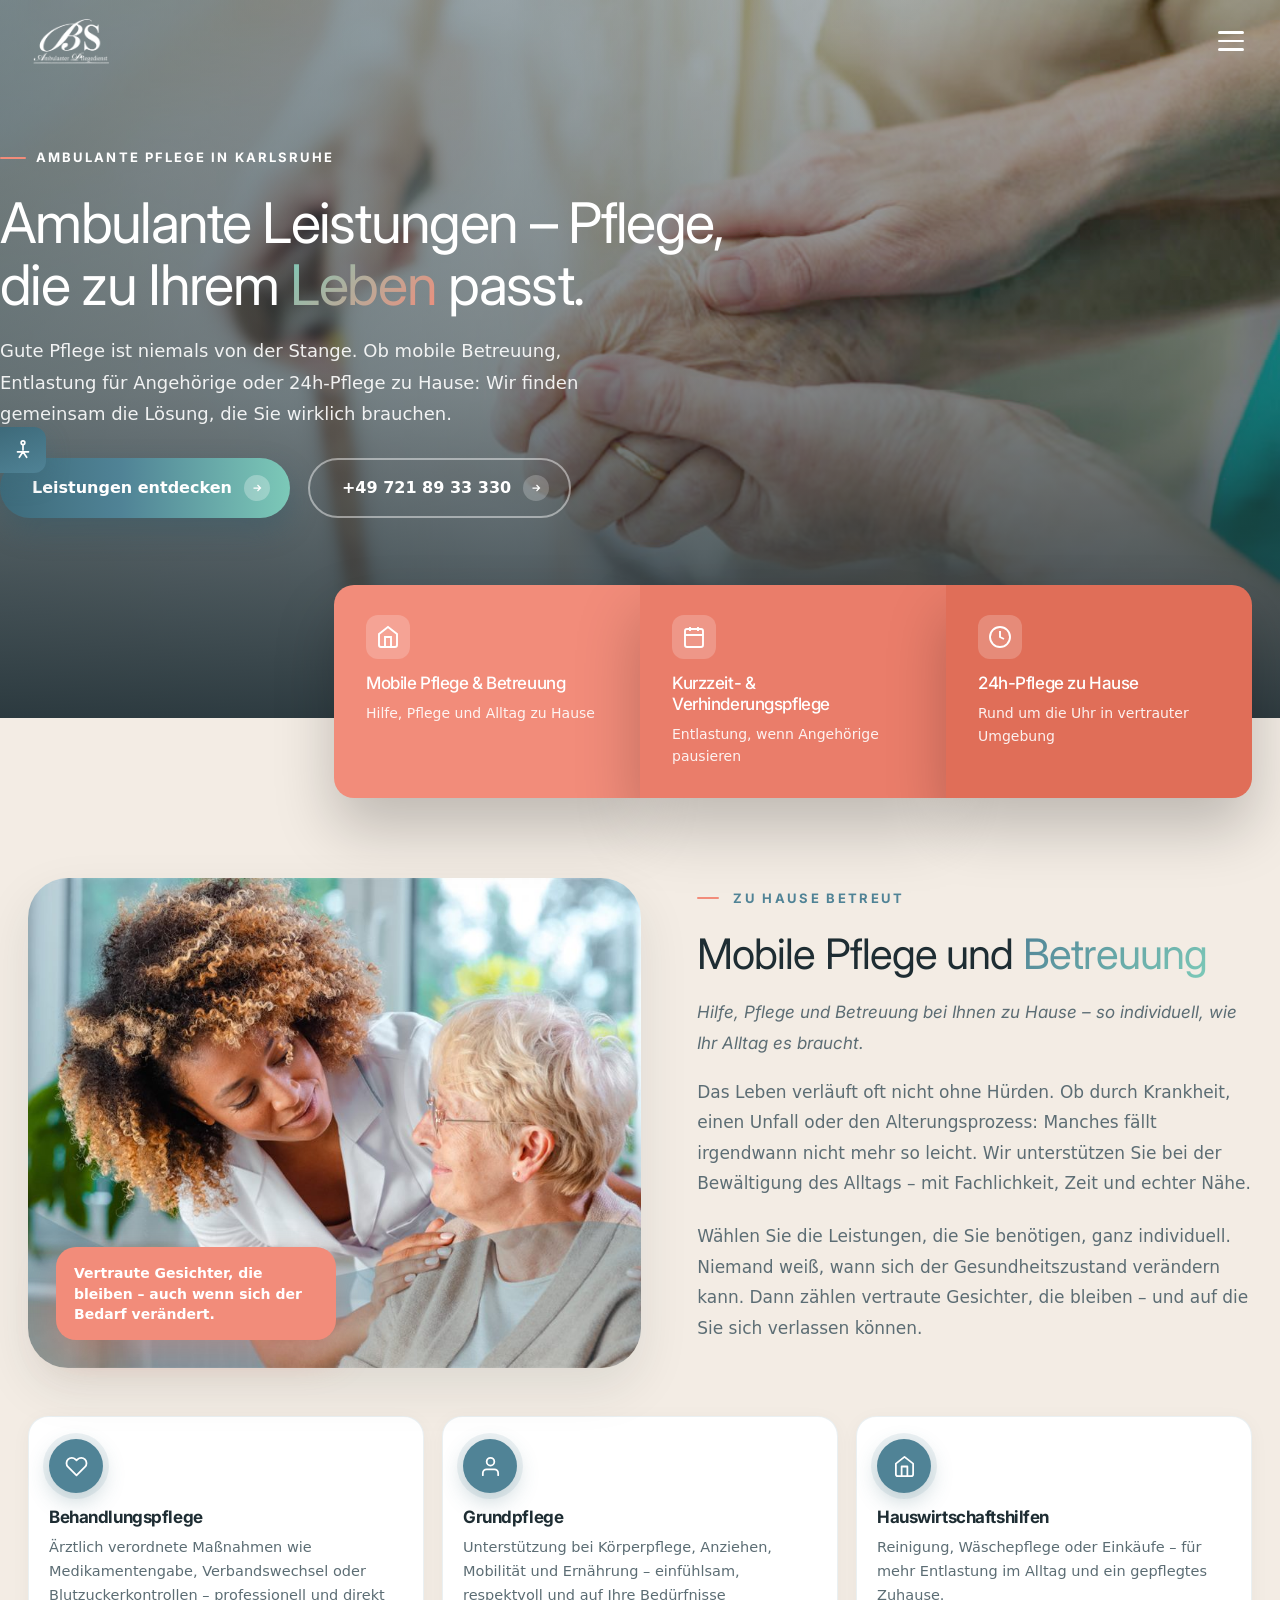
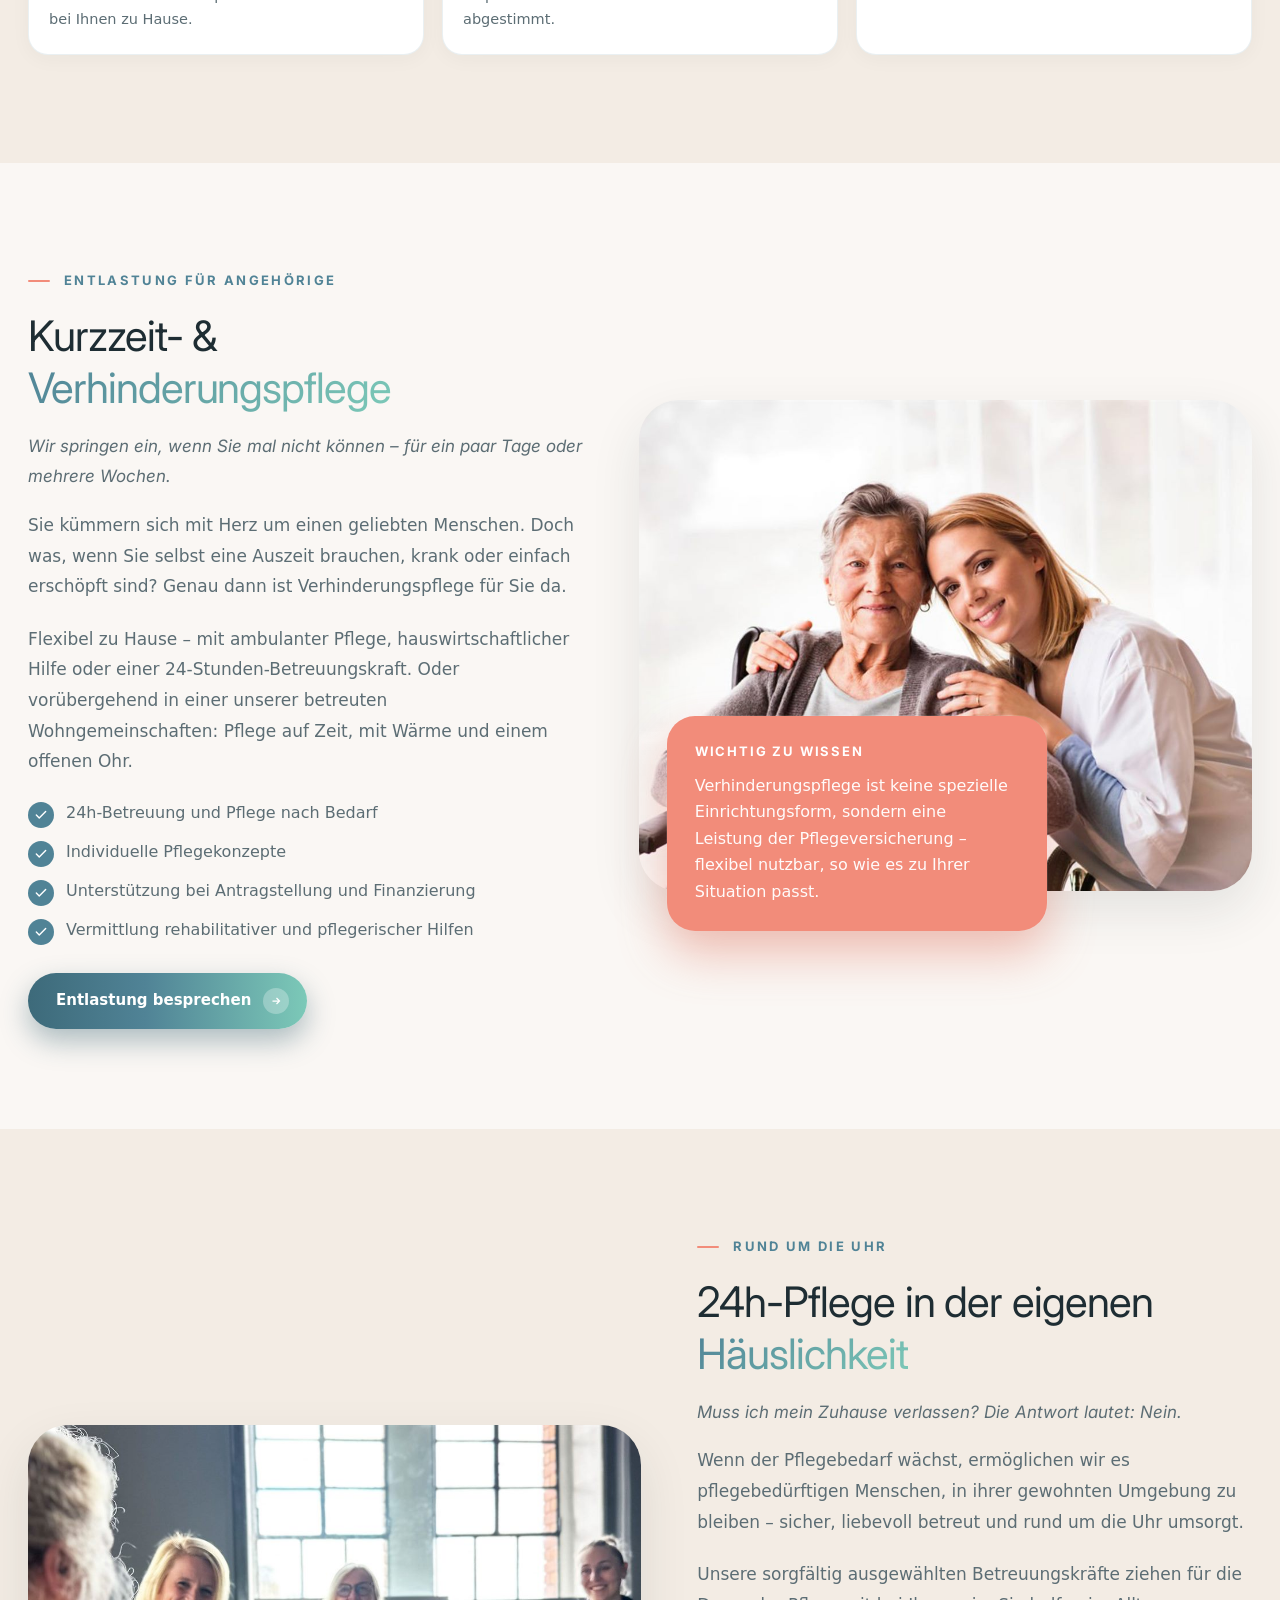
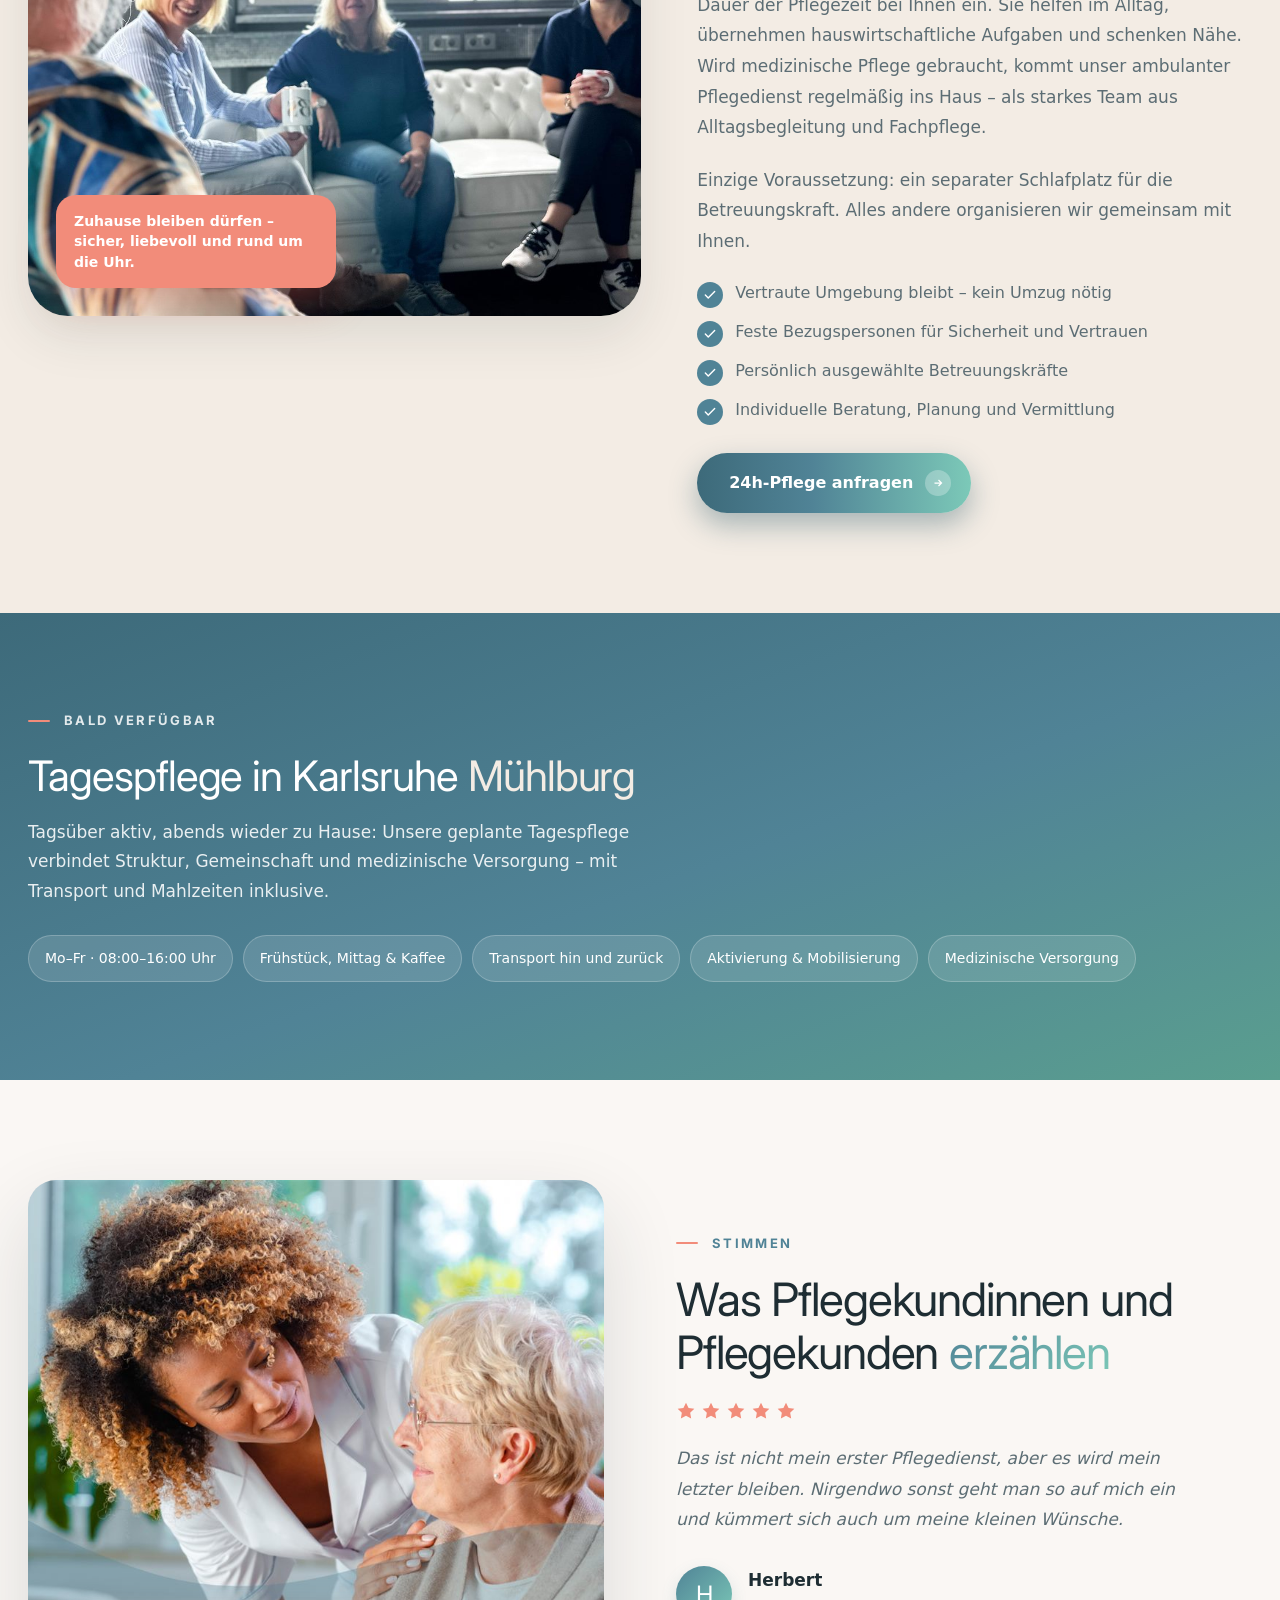
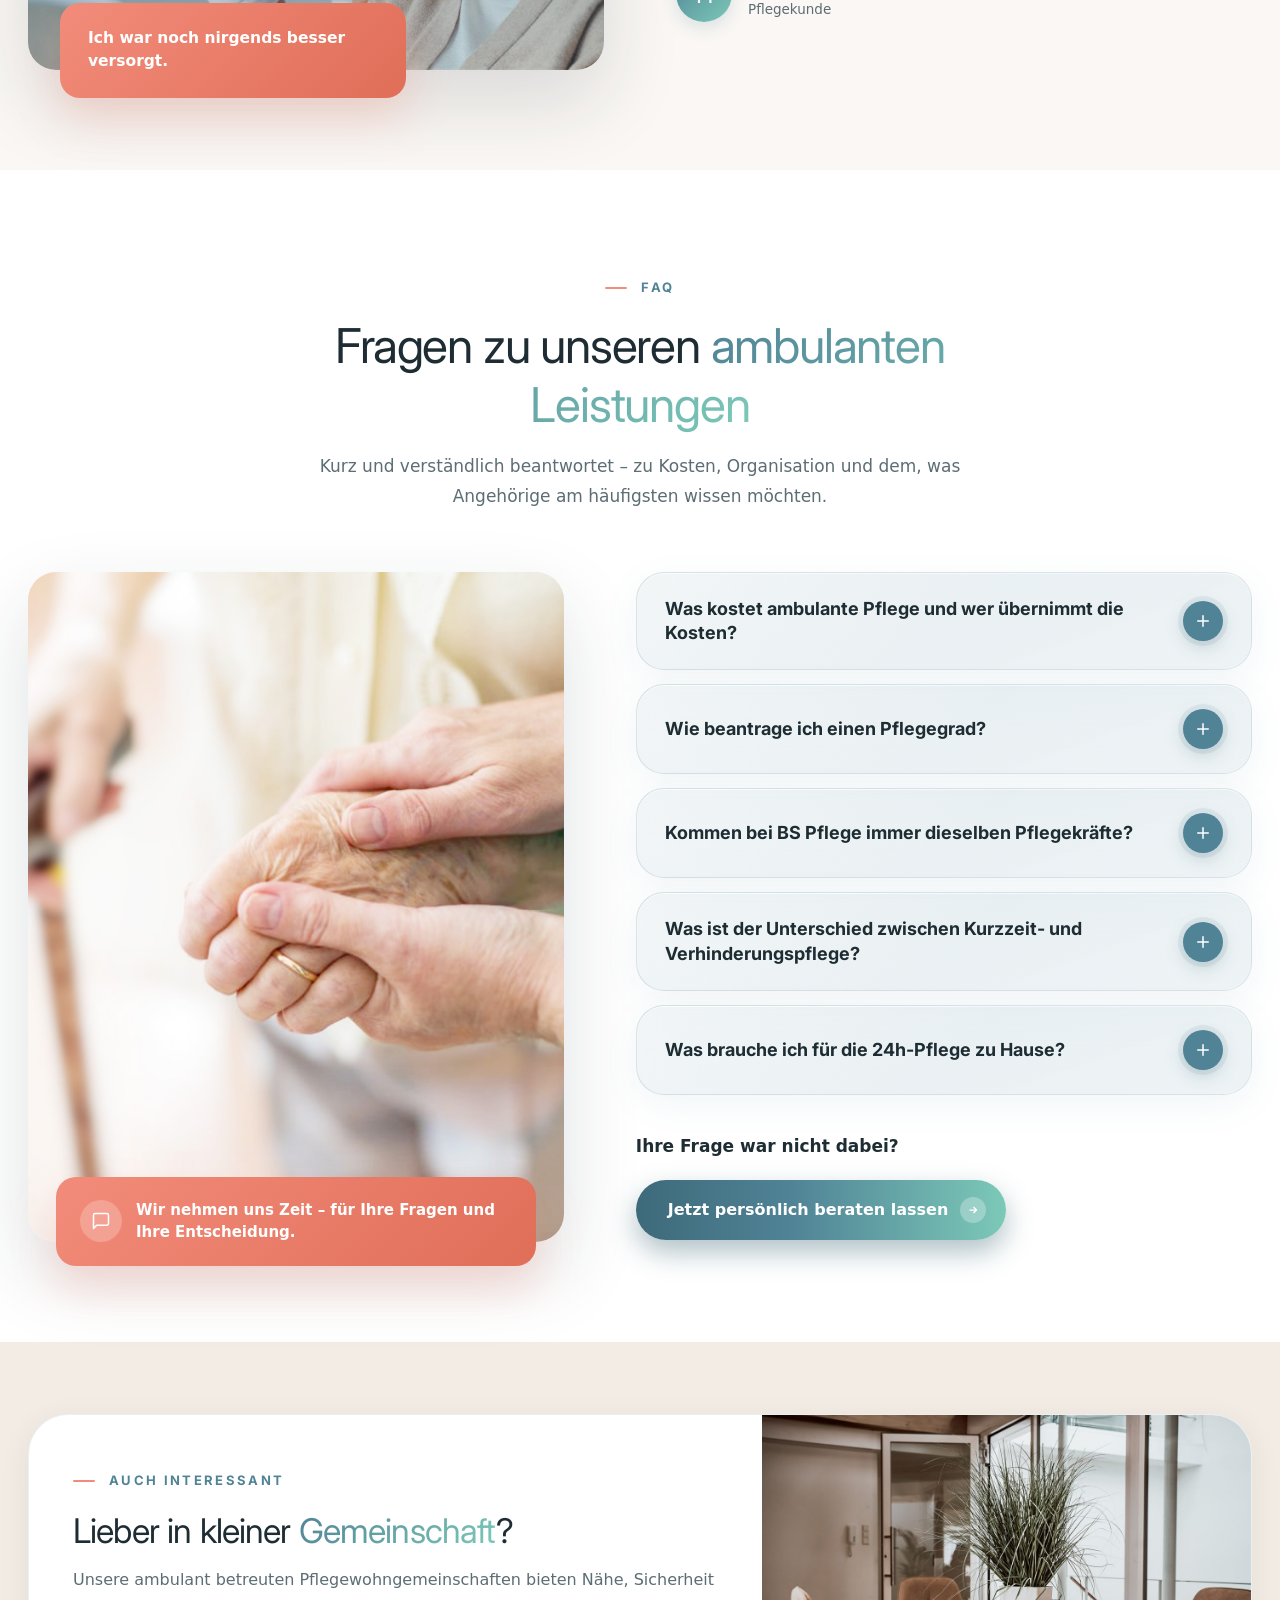
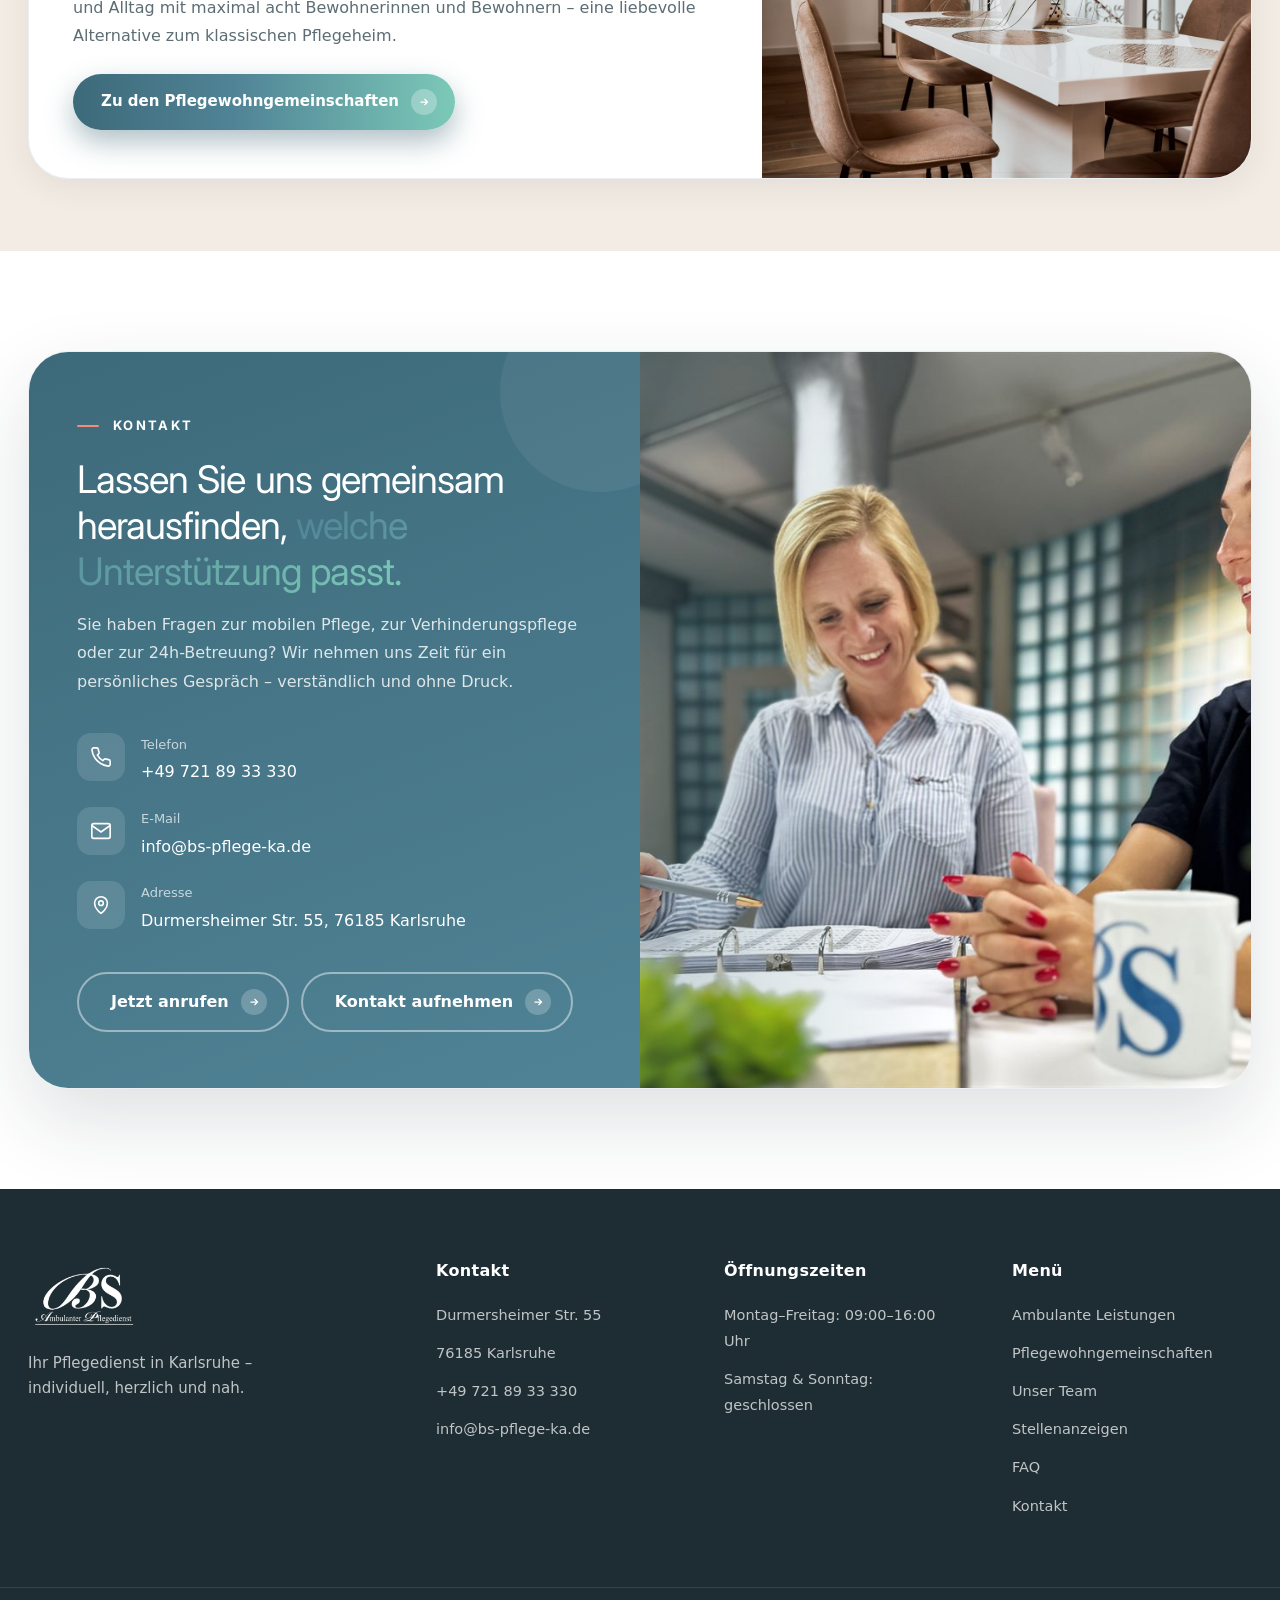
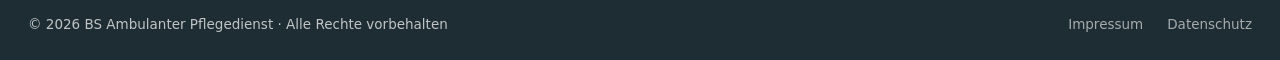
==== commit 4bec9ba6: "Unser Team" ====
--- a/ambulante-leistungen.html
+++ b/ambulante-leistungen.html
@@ -26,7 +26,7 @@
   <link rel="preconnect" href="https://fonts.gstatic.com" crossorigin />
   <link href="https://fonts.googleapis.com/css2?family=Inter:wght@400;500;600;700;800&family=Google+Sans+Flex:wght@100..900&display=swap" rel="stylesheet" />
 
-  <link rel="stylesheet" href="assets/css/style.css?v=20260813m" />
+  <link rel="stylesheet" href="assets/css/style.css?v=20260813n" />
   <noscript><style>.reveal{opacity:1!important;transform:none!important;}</style></noscript>
   <script>
   (function () {
@@ -154,8 +154,8 @@
           <ul class="nav__list">
             <li><a href="index.html" class="nav__link">Startseite</a></li>
             <li><a href="ambulante-leistungen.html" class="nav__link active" aria-current="page">Ambulante Leistungen</a></li>
-            <li><a href="index.html#pflegewohngemeinschaften" class="nav__link">Pflegewohngemeinschaften</a></li>
-            <li><a href="index.html#team" class="nav__link">Unser Team</a></li>
+            <li><a href="pflegewohngemeinschaften.html" class="nav__link">Pflegewohngemeinschaften</a></li>
+            <li><a href="unser-team.html" class="nav__link">Unser Team</a></li>
             <li><a href="index.html#karriere" class="nav__link">Stellenanzeigen</a></li>
             <li><a href="#faq" class="nav__link">FAQ</a></li>
             <li><a href="index.html#kontakt" class="nav__link">Kontakt</a></li>
@@ -396,6 +396,42 @@
       </div>
     </section>
 
+    <!-- STIMMEN -->
+    <section class="testimonials" id="stimmen" aria-labelledby="al-stimmen-title">
+      <div class="container testimonials__wrap">
+        <div class="testimonials__media reveal">
+          <div class="testimonials__img">
+            <img src="assets/img/pflege-1.jpg" alt="Zufriedene Pflegekundinnen und Angehörige bei BS Pflege Karlsruhe" width="1024" height="683" loading="lazy" />
+          </div>
+          <div class="testimonials__badge">
+            Ich war noch nirgends besser versorgt.
+          </div>
+        </div>
+
+        <div class="testimonials__panel reveal">
+          <span class="section-label">Stimmen</span>
+          <h2 id="al-stimmen-title">Was Pflegekundinnen und Pflegekunden <span class="headline-serif">erzählen</span></h2>
+
+          <div class="testi-slider" id="testiSlider">
+            <div class="testi-slide is-active">
+              <div class="testi-slide__stars" aria-label="5 von 5 Sternen">
+                <svg viewBox="0 0 24 24"><polygon points="12 2 15.09 8.26 22 9.27 17 14.14 18.18 21.02 12 17.77 5.82 21.02 7 14.14 2 9.27 8.91 8.26 12 2"/></svg>
+                <svg viewBox="0 0 24 24"><polygon points="12 2 15.09 8.26 22 9.27 17 14.14 18.18 21.02 12 17.77 5.82 21.02 7 14.14 2 9.27 8.91 8.26 12 2"/></svg>
+                <svg viewBox="0 0 24 24"><polygon points="12 2 15.09 8.26 22 9.27 17 14.14 18.18 21.02 12 17.77 5.82 21.02 7 14.14 2 9.27 8.91 8.26 12 2"/></svg>
+                <svg viewBox="0 0 24 24"><polygon points="12 2 15.09 8.26 22 9.27 17 14.14 18.18 21.02 12 17.77 5.82 21.02 7 14.14 2 9.27 8.91 8.26 12 2"/></svg>
+                <svg viewBox="0 0 24 24"><polygon points="12 2 15.09 8.26 22 9.27 17 14.14 18.18 21.02 12 17.77 5.82 21.02 7 14.14 2 9.27 8.91 8.26 12 2"/></svg>
+              </div>
+              <blockquote class="testi-slide__quote">Das ist nicht mein erster Pflegedienst, aber es wird mein letzter bleiben. Nirgendwo sonst geht man so auf mich ein und kümmert sich auch um meine kleinen Wünsche.</blockquote>
+              <div class="testi-slide__author">
+                <span class="testi-slide__avatar">H</span>
+                <span class="testi-slide__meta"><strong>Herbert</strong><small>Pflegekunde</small></span>
+              </div>
+            </div>
+          </div>
+        </div>
+      </div>
+    </section>
+
     <!-- FAQ -->
     <section class="faq" id="faq">
       <div class="container">
@@ -529,7 +565,7 @@
               Alltag mit maximal acht Bewohnerinnen und Bewohnern – eine liebevolle Alternative
               zum klassischen Pflegeheim.
             </p>
-            <a href="index.html#pflegewohngemeinschaften" class="btn btn--primary">
+            <a href="pflegewohngemeinschaften.html" class="btn btn--primary">
               Zu den Pflegewohngemeinschaften
               <span class="btn__arrow"><svg viewBox="0 0 24 24"><path d="M5 12h14M13 6l6 6-6 6"/></svg></span>
             </a>
@@ -612,8 +648,8 @@
         <h3>Menü</h3>
         <ul>
           <li><a href="ambulante-leistungen.html">Ambulante Leistungen</a></li>
-          <li><a href="index.html#pflegewohngemeinschaften">Pflegewohngemeinschaften</a></li>
-          <li><a href="index.html#team">Unser Team</a></li>
+          <li><a href="pflegewohngemeinschaften.html">Pflegewohngemeinschaften</a></li>
+          <li><a href="unser-team.html">Unser Team</a></li>
           <li><a href="index.html#karriere">Stellenanzeigen</a></li>
           <li><a href="#faq">FAQ</a></li>
           <li><a href="index.html#kontakt">Kontakt</a></li>
@@ -680,6 +716,6 @@
     </div>
   </aside>
 
-  <script src="assets/js/main.js?v=20260813c" defer></script>
+  <script src="assets/js/main.js?v=20260813d" defer></script>
 </body>
 </html>
--- a/assets/css/style.css
+++ b/assets/css/style.css
@@ -825,6 +825,7 @@
   margin-bottom: 22px;
 }
 .acc-panel__link { pointer-events: none; }
+.acc-panel.is-open .acc-panel__link[data-href] { pointer-events: auto; cursor: pointer; }
 
 /* =========================================================
    RELATIVES – Process Cards
@@ -1165,7 +1166,7 @@
 /* =========================================================
    TESTIMONIALS – Bild + Slider
 ========================================================== */
-.testimonials { padding: 100px 0; background: var(--white); }
+.testimonials { padding: 100px 0; background: var(--off-white); }
 .testimonials__wrap {
   display: grid; grid-template-columns: 1fr 1fr;
   gap: 72px; align-items: center;
@@ -2084,7 +2085,8 @@
   z-index: 5;
   margin-bottom: 0;
 }
-.page-hero-shell + main .service-block:first-of-type {
+.page-hero-shell + main .service-block:first-of-type,
+.page-hero-shell + main .about.service-block--flush {
   padding-top: 160px;
 }
 .page-hero {
@@ -2231,6 +2233,12 @@
   padding: 100px 0;
 }
 .service-block--alt {
+  background: var(--off-white);
+}
+.service-block--white {
+  background: var(--white);
+}
+.testimonials--soft {
   background: var(--off-white);
 }
 .service-block__grid {
@@ -2435,6 +2443,179 @@
   font-weight: 500;
 }
 
+.pillar-grid--five {
+  grid-template-columns: repeat(5, minmax(0, 1fr));
+}
+
+.spot-grid {
+  display: grid;
+  grid-template-columns: repeat(2, minmax(0, 1fr));
+  gap: 28px;
+  margin-top: 40px;
+}
+.spot-card {
+  display: flex;
+  flex-direction: column;
+  background: #fff;
+  border: 1px solid var(--line);
+  border-radius: var(--radius-xl);
+  overflow: hidden;
+  box-shadow: var(--shadow-xs);
+  transition: transform 0.35s ease, box-shadow 0.35s ease;
+}
+.spot-card:hover {
+  transform: translateY(-6px);
+  box-shadow: var(--shadow-sm);
+}
+.spot-card__media {
+  overflow: hidden;
+}
+.spot-card__media img {
+  width: 100%;
+  aspect-ratio: 16 / 10;
+  object-fit: cover;
+  display: block;
+  transition: transform 0.55s ease;
+}
+.spot-card:hover .spot-card__media img {
+  transform: scale(1.04);
+}
+.spot-card__body {
+  display: flex;
+  flex-direction: column;
+  flex: 1;
+  padding: 28px 28px 32px;
+}
+.spot-card__tag {
+  display: inline-block;
+  align-self: flex-start;
+  font-size: 12px;
+  font-weight: 700;
+  letter-spacing: 0.12em;
+  text-transform: uppercase;
+  color: var(--primary);
+  margin-bottom: 10px;
+}
+.spot-card__body h3 {
+  font-size: clamp(22px, 2.4vw, 26px);
+  font-weight: 400;
+  margin-bottom: 12px;
+  line-height: 1.25;
+}
+.spot-card__body > p {
+  color: var(--ink-soft);
+  font-size: 15.5px;
+  line-height: 1.7;
+  margin-bottom: 18px;
+}
+.spot-card__facts {
+  list-style: none;
+  display: grid;
+  gap: 8px;
+  margin: 0 0 24px;
+  padding: 0;
+}
+.spot-card__facts li {
+  position: relative;
+  padding-left: 18px;
+  font-size: 14.5px;
+  color: var(--ink-soft);
+  line-height: 1.5;
+}
+.spot-card__facts li::before {
+  content: "";
+  position: absolute;
+  left: 0;
+  top: 0.55em;
+  width: 7px;
+  height: 7px;
+  border-radius: 50%;
+  background: var(--accent-2);
+}
+.spot-card__body .btn {
+  margin-top: auto;
+  align-self: flex-start;
+}
+
+/* Team / Ansprechpartner */
+.people-group {
+  margin-top: 40px;
+}
+.people-group + .people-group {
+  margin-top: 48px;
+}
+.people-group__title {
+  font-family: var(--font-head);
+  font-size: 15px;
+  font-weight: 700;
+  letter-spacing: 0.1em;
+  text-transform: uppercase;
+  color: var(--primary-dark);
+  margin-bottom: 18px;
+  padding-bottom: 12px;
+  border-bottom: 1px solid var(--line);
+}
+.people-grid {
+  display: grid;
+  grid-template-columns: repeat(3, minmax(0, 1fr));
+  gap: 14px;
+}
+.person {
+  display: flex;
+  align-items: center;
+  gap: 14px;
+  padding: 16px 18px;
+  background: linear-gradient(145deg, var(--primary-soft), #fff);
+  border: 1px solid rgba(80, 131, 150, 0.16);
+  border-radius: var(--radius);
+  box-shadow: var(--shadow-xs);
+  transition: transform 0.3s ease, box-shadow 0.3s ease, border-color 0.3s ease;
+}
+.person:hover {
+  transform: translateY(-3px);
+  box-shadow: var(--shadow-sm);
+  border-color: rgba(80, 131, 150, 0.32);
+}
+.person__avatar {
+  width: 48px;
+  height: 48px;
+  border-radius: 50%;
+  display: inline-grid;
+  place-items: center;
+  flex-shrink: 0;
+  font-family: var(--font-head);
+  font-size: 14px;
+  font-weight: 700;
+  letter-spacing: 0.02em;
+  color: #fff;
+  background: linear-gradient(145deg, var(--primary) 0%, var(--primary-dark) 100%);
+}
+.person__avatar--alt {
+  background: linear-gradient(145deg, #ea7d6a 0%, var(--accent-2) 100%);
+}
+.person__avatar--soft {
+  background: linear-gradient(145deg, #6a9eae 0%, var(--primary) 100%);
+}
+.person__meta h4 {
+  font-size: 16px;
+  font-weight: 700;
+  margin: 0 0 2px;
+  color: var(--ink);
+  line-height: 1.3;
+}
+.person__meta p {
+  margin: 0;
+  font-size: 13.5px;
+  color: var(--ink-soft);
+  line-height: 1.4;
+}
+.note-card a {
+  color: var(--primary-dark);
+  font-weight: 600;
+  text-decoration: underline;
+  text-underline-offset: 2px;
+}
+
 .related-band {
   padding: 72px 0;
   background: var(--bg);
@@ -2469,8 +2650,15 @@
   object-fit: cover;
 }
 
+@media (max-width: 1100px) {
+  .pillar-grid--five {
+    grid-template-columns: repeat(3, minmax(0, 1fr));
+  }
+}
+
 @media (max-width: 960px) {
-  .page-hero-shell + main .service-block:first-of-type {
+  .page-hero-shell + main .service-block:first-of-type,
+  .page-hero-shell + main .about.service-block--flush {
     padding-top: 80px;
   }
   .service-block { padding: 72px 0; }
@@ -2478,7 +2666,10 @@
   .service-block__grid--flip { grid-template-columns: 1fr; gap: 32px; }
   .service-block__grid--flip .service-block__media,
   .service-block__grid--flip .service-block__text { order: initial; }
-  .pillar-grid { grid-template-columns: 1fr; }
+  .pillar-grid,
+  .pillar-grid--five { grid-template-columns: 1fr; }
+  .people-grid { grid-template-columns: repeat(2, minmax(0, 1fr)); }
+  .spot-grid { grid-template-columns: 1fr; gap: 22px; }
   .related-card { grid-template-columns: 1fr; }
   .related-card__text { padding: 32px 28px; }
   .page-hero__body { padding: 120px 0 140px; }
@@ -2488,7 +2679,9 @@
 @media (max-width: 640px) {
   .page-hero { min-height: 420px; }
   .page-hero__body { padding: 110px 0 100px; }
-  .page-hero-shell + main .service-block:first-of-type {
+  .page-hero-shell + main .service-block:first-of-type,
+  .page-hero-shell + main .about.service-block--flush {
     padding-top: 48px;
   }
-}
+  .people-grid { grid-template-columns: 1fr; }
+}
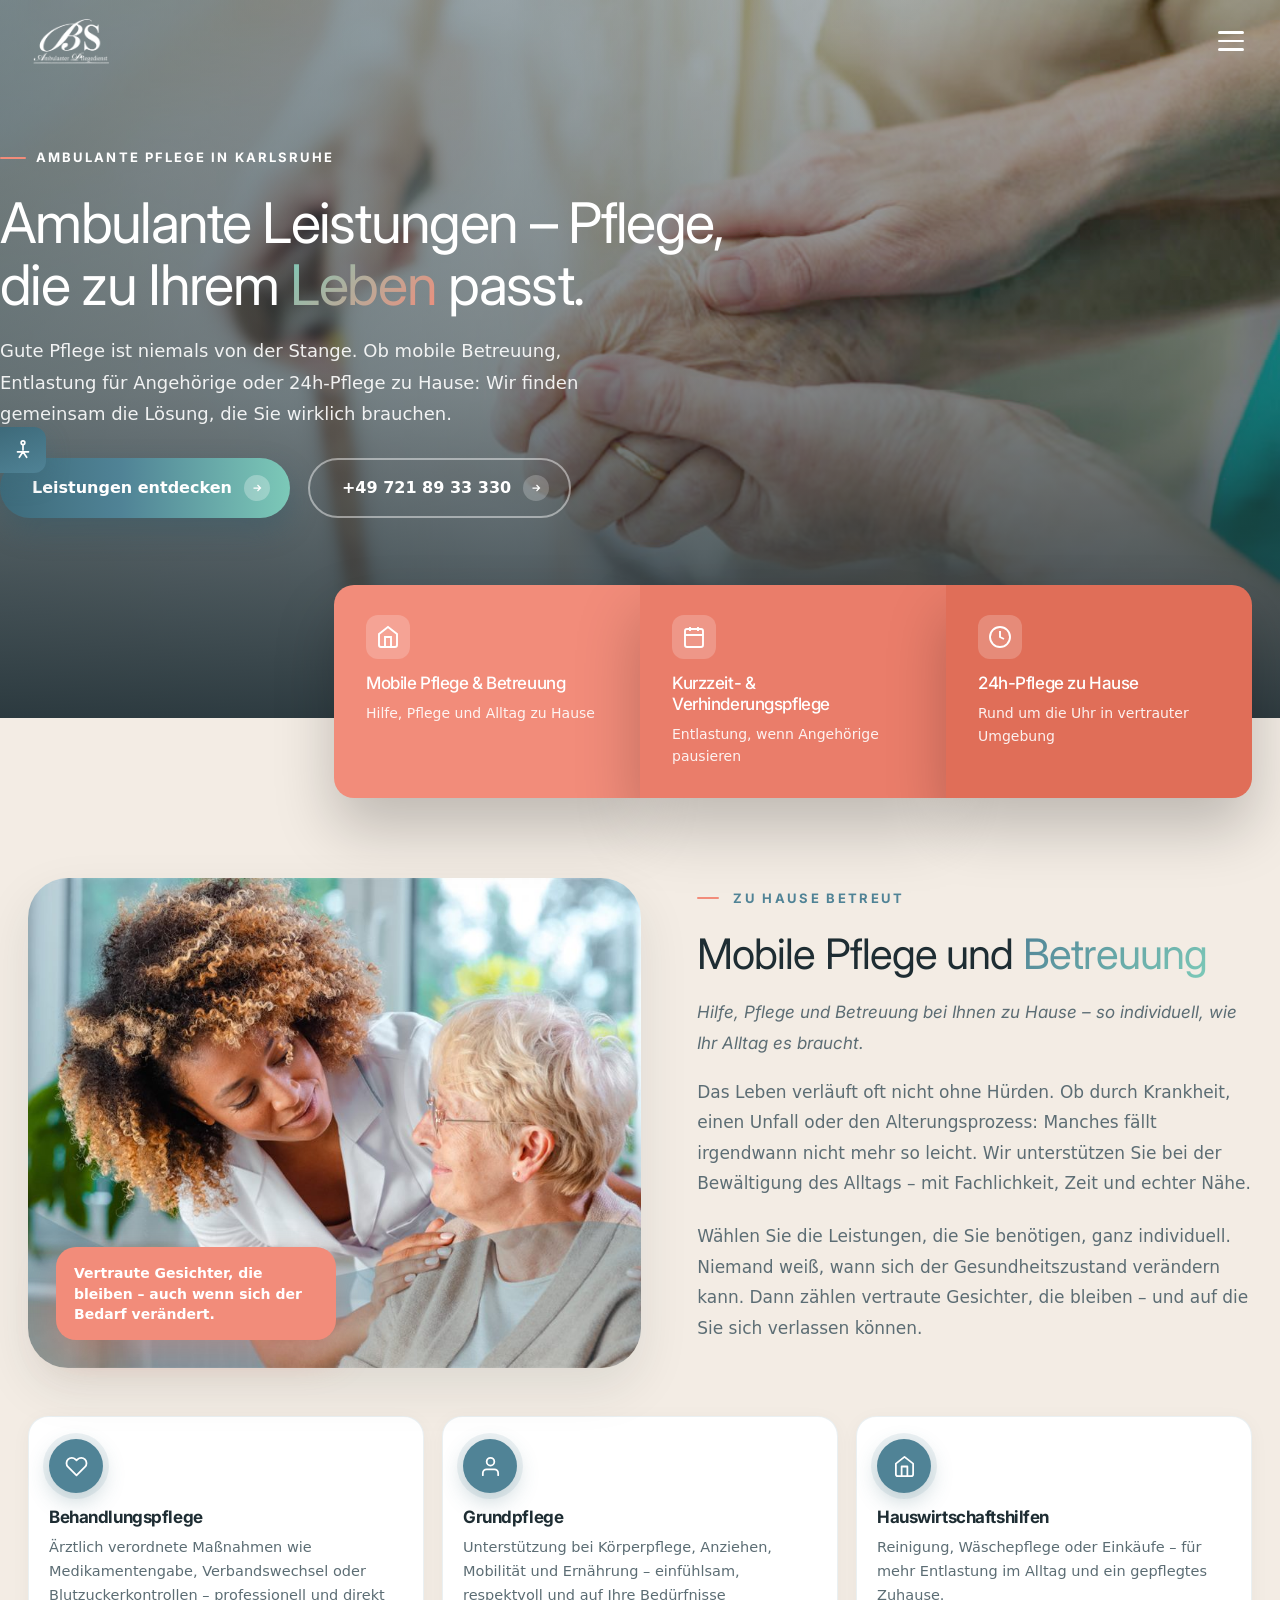
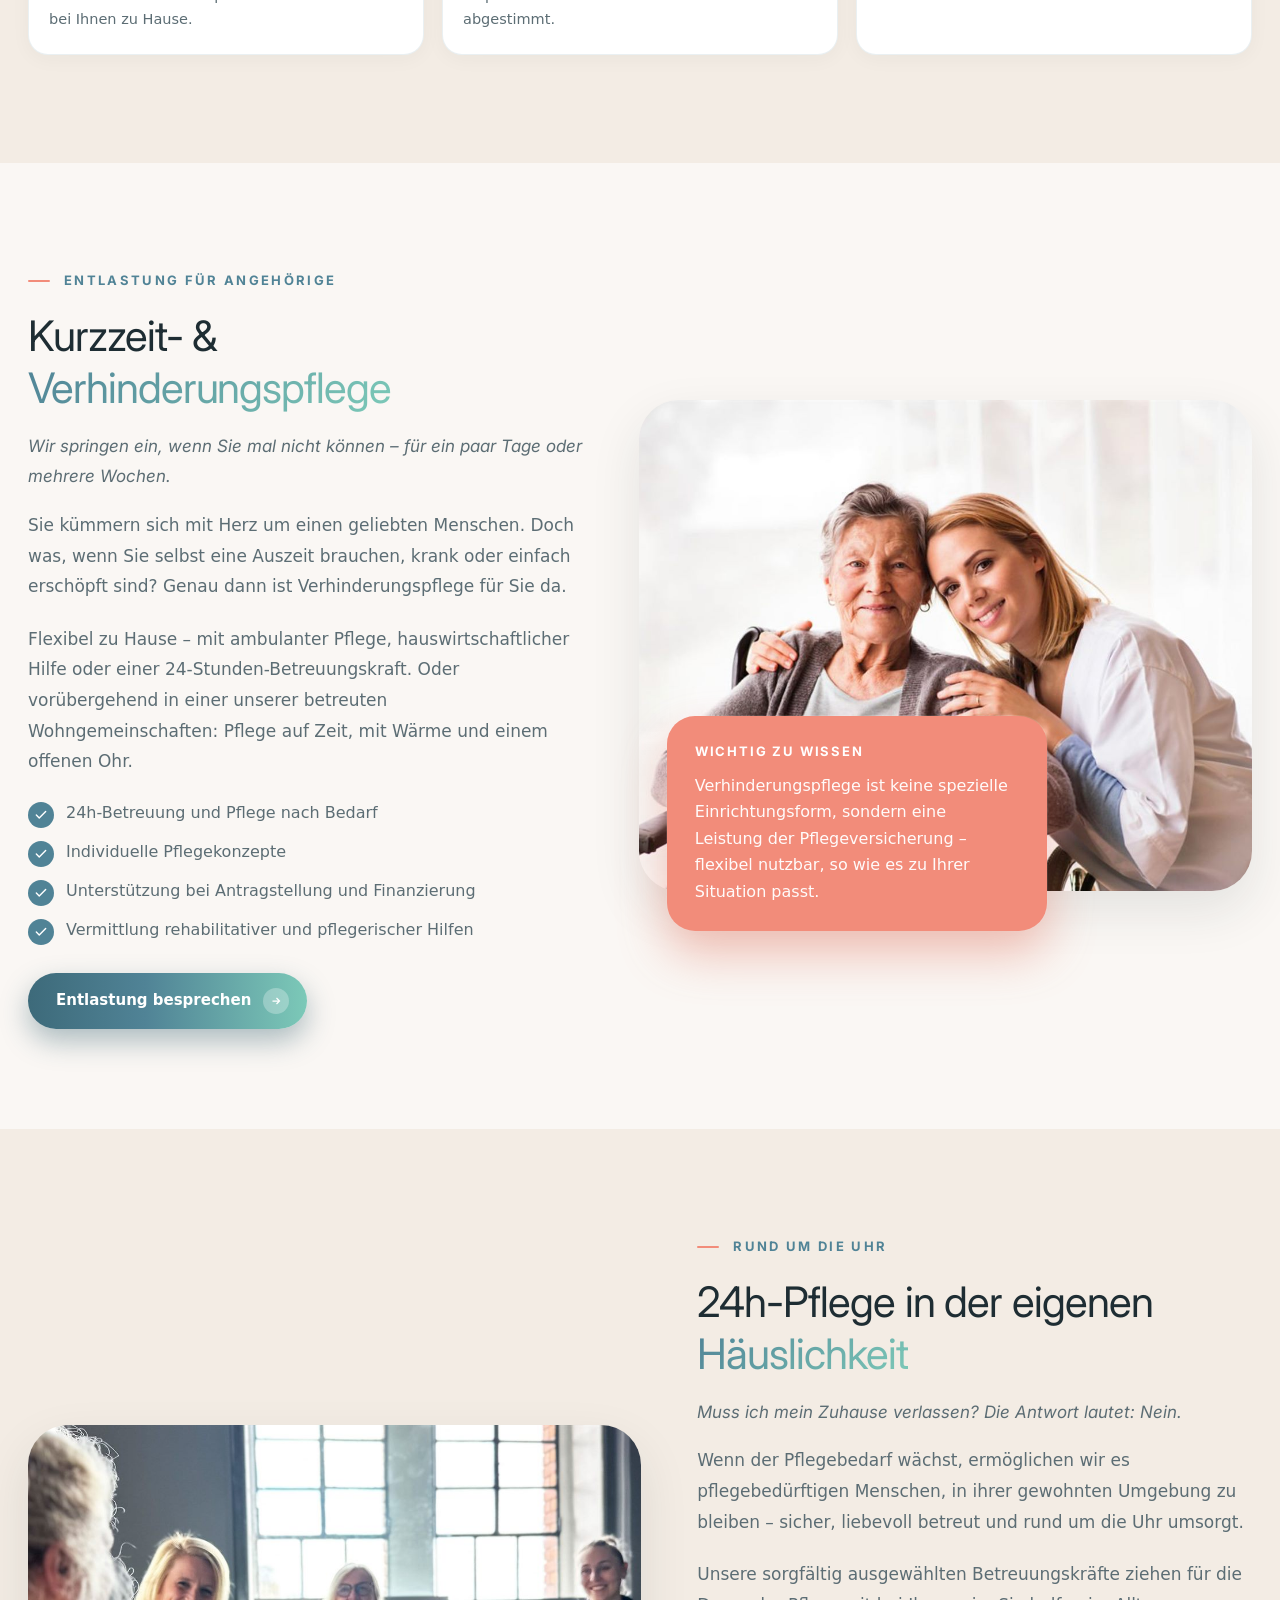
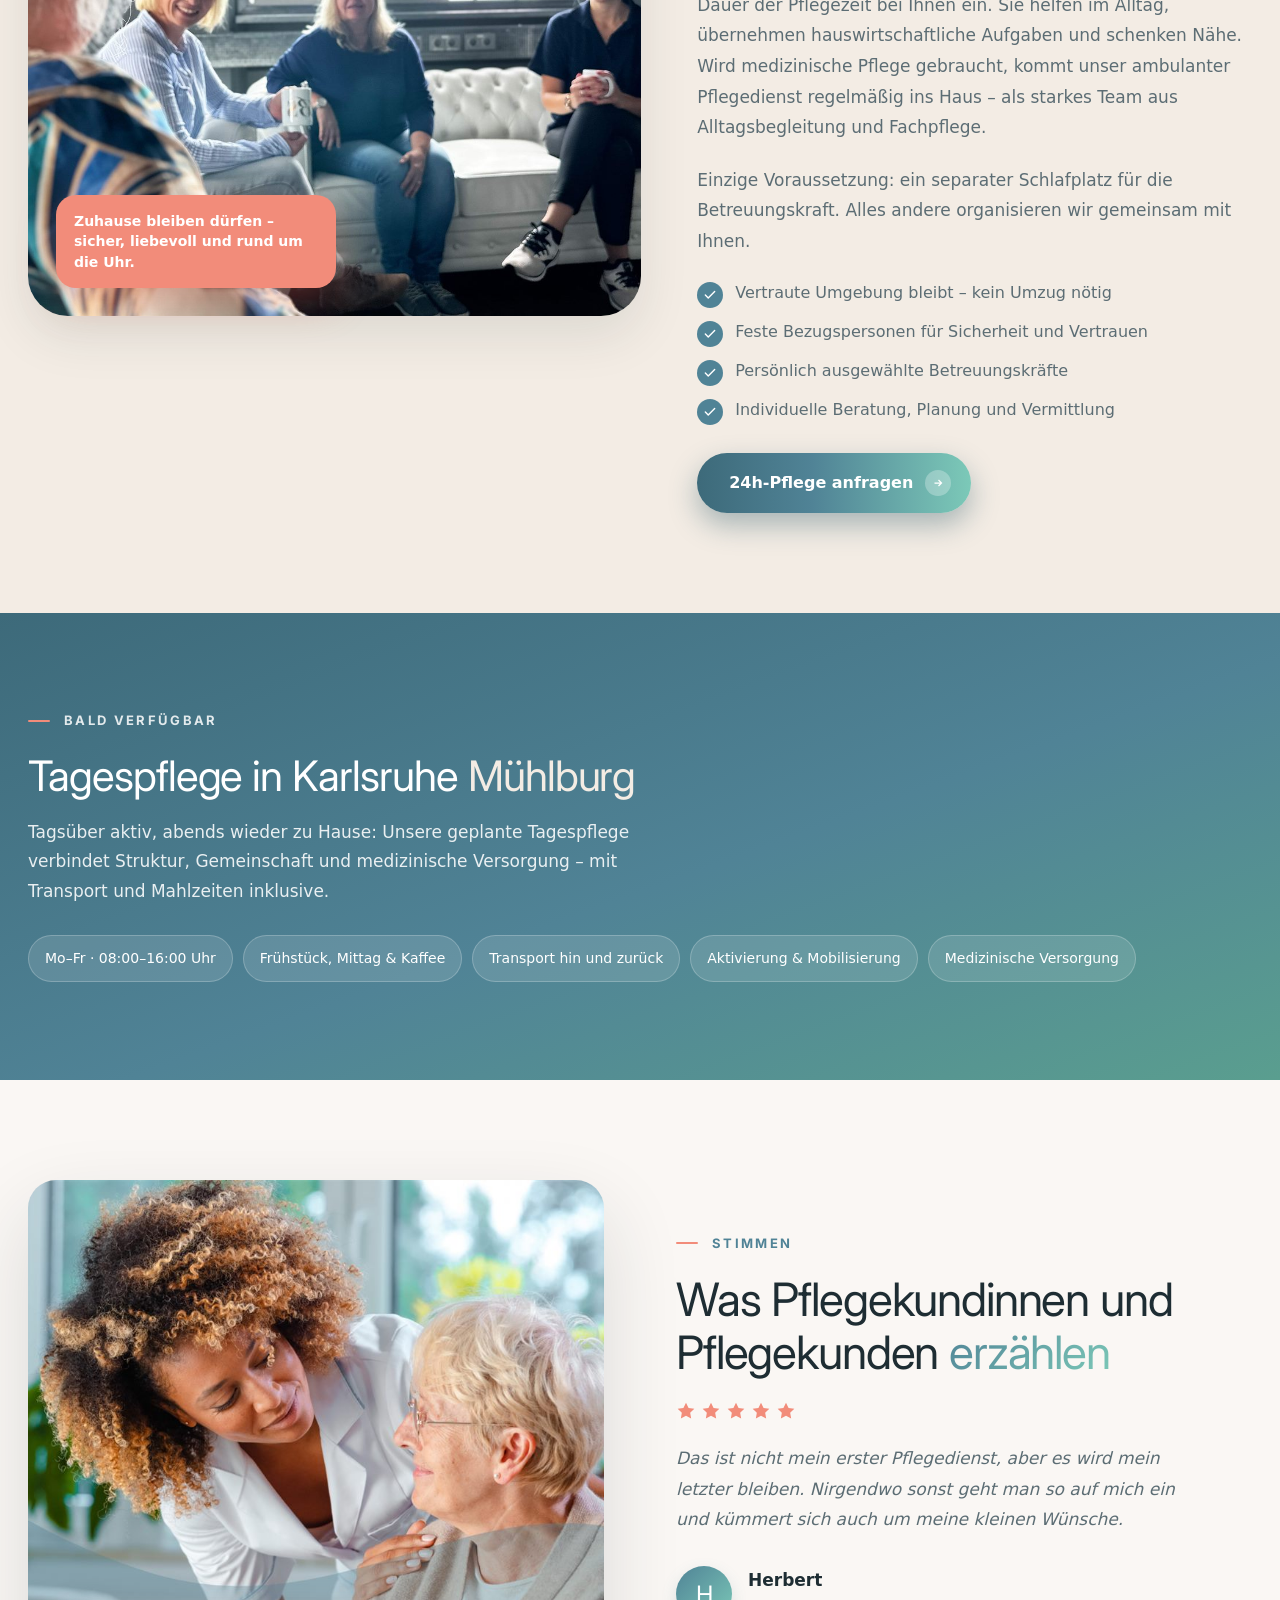
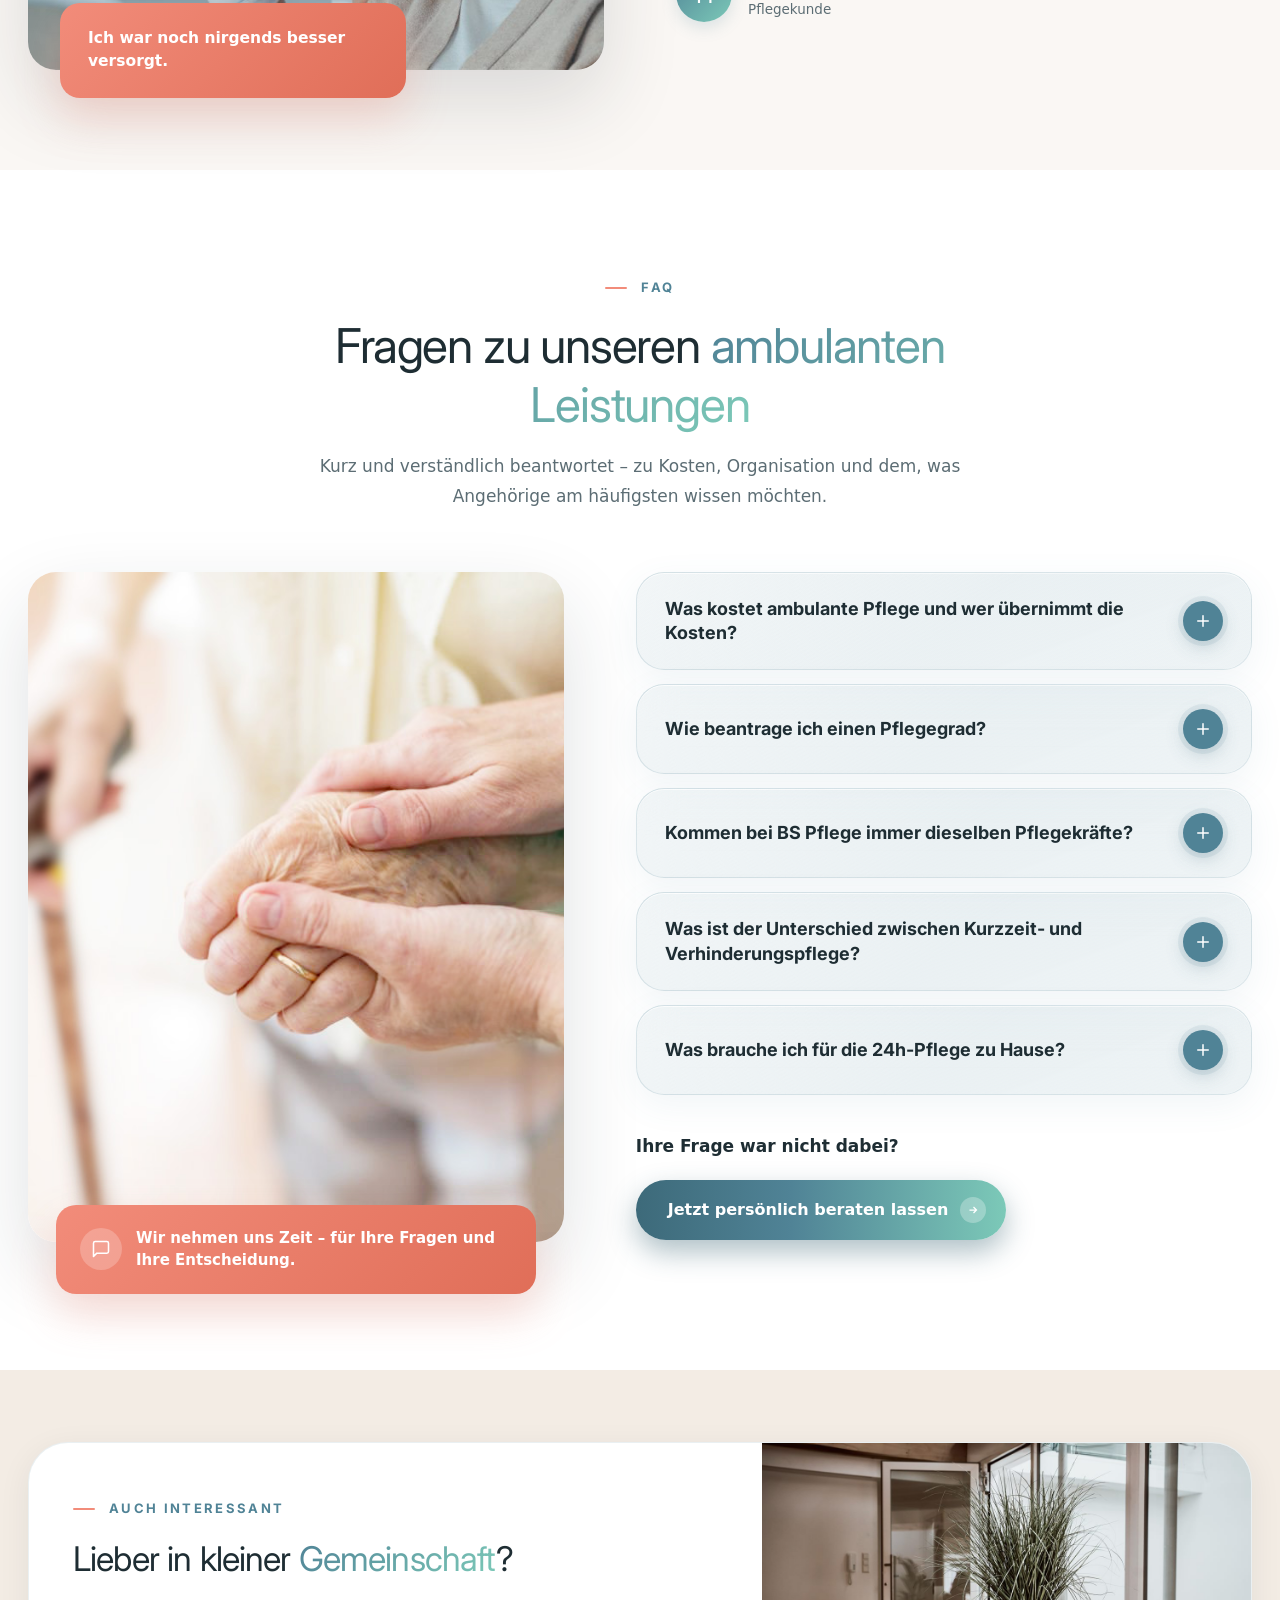
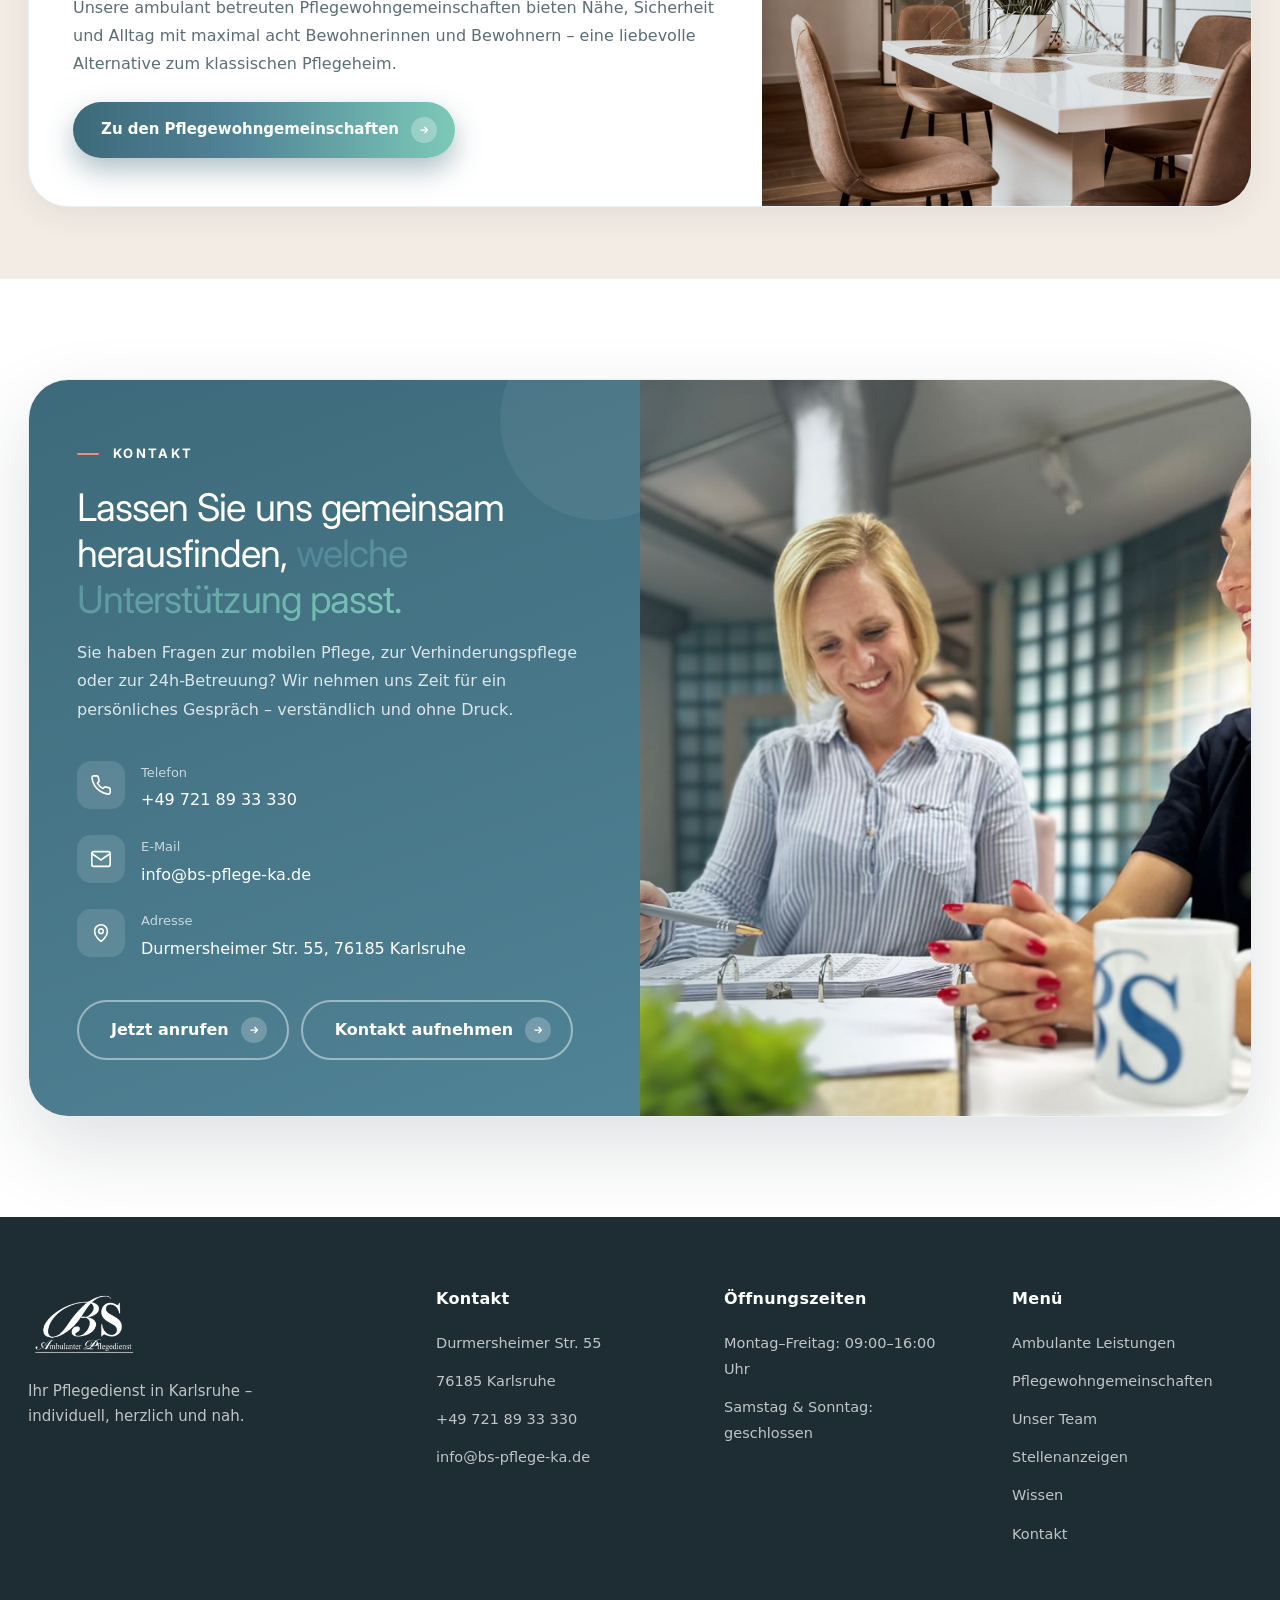
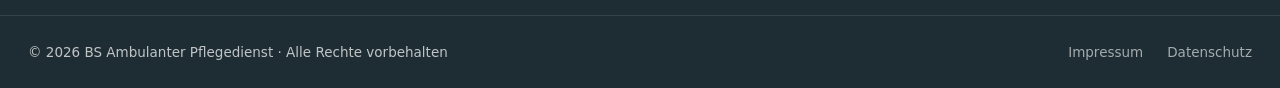
==== commit f3e5aa4e: "FAQ/Wissen" ====
--- a/ambulante-leistungen.html
+++ b/ambulante-leistungen.html
@@ -26,7 +26,7 @@
   <link rel="preconnect" href="https://fonts.gstatic.com" crossorigin />
   <link href="https://fonts.googleapis.com/css2?family=Inter:wght@400;500;600;700;800&family=Google+Sans+Flex:wght@100..900&display=swap" rel="stylesheet" />
 
-  <link rel="stylesheet" href="assets/css/style.css?v=20260813n" />
+  <link rel="stylesheet" href="assets/css/style.css?v=20260813o" />
   <noscript><style>.reveal{opacity:1!important;transform:none!important;}</style></noscript>
   <script>
   (function () {
@@ -156,8 +156,8 @@
             <li><a href="ambulante-leistungen.html" class="nav__link active" aria-current="page">Ambulante Leistungen</a></li>
             <li><a href="pflegewohngemeinschaften.html" class="nav__link">Pflegewohngemeinschaften</a></li>
             <li><a href="unser-team.html" class="nav__link">Unser Team</a></li>
-            <li><a href="index.html#karriere" class="nav__link">Stellenanzeigen</a></li>
-            <li><a href="#faq" class="nav__link">FAQ</a></li>
+            <li><a href="stellenanzeigen.html" class="nav__link">Stellenanzeigen</a></li>
+            <li><a href="faq.html" class="nav__link">Wissen</a></li>
             <li><a href="index.html#kontakt" class="nav__link">Kontakt</a></li>
           </ul>
           <a href="index.html#kontakt" class="btn btn--primary nav__cta">
@@ -650,8 +650,8 @@
           <li><a href="ambulante-leistungen.html">Ambulante Leistungen</a></li>
           <li><a href="pflegewohngemeinschaften.html">Pflegewohngemeinschaften</a></li>
           <li><a href="unser-team.html">Unser Team</a></li>
-          <li><a href="index.html#karriere">Stellenanzeigen</a></li>
-          <li><a href="#faq">FAQ</a></li>
+          <li><a href="stellenanzeigen.html">Stellenanzeigen</a></li>
+          <li><a href="faq.html">Wissen</a></li>
           <li><a href="index.html#kontakt">Kontakt</a></li>
         </ul>
       </div>
--- a/assets/css/style.css
+++ b/assets/css/style.css
@@ -1318,6 +1318,7 @@
 .faq__media {
   position: sticky;
   top: 120px;
+  padding-bottom: 28px;
 }
 .faq__img {
   border-radius: var(--radius-lg);
@@ -1397,6 +1398,36 @@
   box-shadow:
     0 18px 44px rgba(80, 131, 150, 0.12),
     inset 0 1px 0 rgba(255, 255, 255, 0.85);
+}
+
+/* FAQ-Karten auf beigen / warmen Abschnitten: heller als der Fond, nicht reinweiß */
+.service-block .faq__item,
+.service-block--alt .faq__item,
+.faq-category--alt .faq__item,
+.faq-process .faq__item,
+.relatives .faq__item {
+  background: linear-gradient(160deg, #fdfbf8 0%, #f8f3ec 100%);
+  border-color: rgba(175, 158, 136, 0.22);
+  box-shadow:
+    0 10px 30px rgba(30, 45, 51, 0.05),
+    inset 0 1px 0 rgba(255, 255, 255, 0.7);
+}
+.service-block .faq__item::before,
+.service-block--alt .faq__item::before,
+.faq-category--alt .faq__item::before,
+.faq-process .faq__item::before,
+.relatives .faq__item::before {
+  background: linear-gradient(145deg, rgba(255, 255, 255, 0.45) 0%, rgba(243, 236, 228, 0.2) 55%);
+}
+.service-block .faq__item.is-open,
+.service-block--alt .faq__item.is-open,
+.faq-category--alt .faq__item.is-open,
+.faq-process .faq__item.is-open,
+.relatives .faq__item.is-open {
+  border-color: rgba(80, 131, 150, 0.22);
+  box-shadow:
+    0 16px 40px rgba(30, 45, 51, 0.07),
+    inset 0 1px 0 rgba(255, 255, 255, 0.8);
 }
 .faq__question { margin: 0; position: relative; z-index: 1; }
 .faq__trigger {
@@ -2616,9 +2647,34 @@
   text-underline-offset: 2px;
 }
 
+.sr-only {
+  position: absolute;
+  width: 1px;
+  height: 1px;
+  padding: 0;
+  margin: -1px;
+  overflow: hidden;
+  clip: rect(0, 0, 0, 0);
+  white-space: nowrap;
+  border: 0;
+}
+
+.contact__actions--inline {
+  margin-top: 8px;
+  justify-content: flex-start;
+}
+
+.service-block .career__tags {
+  margin-top: 4px;
+}
+
 .related-band {
   padding: 72px 0;
   background: var(--bg);
+}
+.related-band__stack {
+  display: grid;
+  gap: 28px;
 }
 .related-card {
   display: grid;
@@ -2630,6 +2686,10 @@
   border: 1px solid var(--line);
   box-shadow: var(--shadow-sm);
 }
+.related-card--flip {
+  grid-template-columns: 0.8fr 1.2fr;
+}
+.related-card--flip .related-card__media { order: -1; }
 .related-card__text {
   padding: 48px 44px;
 }
@@ -2650,9 +2710,137 @@
   object-fit: cover;
 }
 
+/* FAQ Unterseite */
+.page-hero-shell + main .faq-category:first-of-type {
+  padding-top: 120px;
+}
+.pillar-grid--four {
+  grid-template-columns: repeat(4, minmax(0, 1fr));
+}
+.pillar-card--link {
+  display: block;
+  color: inherit;
+  text-decoration: none;
+  height: 100%;
+}
+.pillar-card--link:hover {
+  border-color: rgba(80, 131, 150, 0.35);
+}
+.pillar-card--link:focus-visible {
+  outline: 2px solid var(--primary);
+  outline-offset: 3px;
+}
+.faq-category {
+  padding: 100px 0;
+  background: var(--white);
+}
+.faq-category--alt {
+  background: var(--off-white);
+}
+.page-faq .faq-category--alt {
+  background: var(--off-white);
+}
+.faq-category .section-head {
+  margin-bottom: 40px;
+}
+.faq__wrap--category {
+  align-items: start;
+}
+.faq__wrap--flip {
+  direction: rtl;
+}
+.faq__wrap--flip > * {
+  direction: ltr;
+}
+.faq-info {
+  display: grid;
+  grid-template-columns: repeat(3, minmax(0, 1fr));
+  gap: 16px;
+  margin-bottom: 48px;
+}
+.faq-info__item {
+  background: rgba(255, 255, 255, 0.72);
+  border: 1px solid rgba(80, 131, 150, 0.16);
+  border-radius: var(--radius);
+  padding: 22px 20px;
+  box-shadow: var(--shadow-xs);
+  backdrop-filter: blur(12px);
+}
+.faq-info__item strong {
+  display: block;
+  font-family: var(--font-head);
+  font-size: 16px;
+  font-weight: 700;
+  color: var(--ink);
+  margin-bottom: 8px;
+}
+.faq-info__item p {
+  margin: 0;
+  font-size: 14.5px;
+  line-height: 1.65;
+  color: var(--ink-soft);
+}
+.faq__panel a {
+  color: var(--primary-dark);
+  font-weight: 600;
+  text-decoration: underline;
+  text-underline-offset: 2px;
+}
+.faq__panel a:hover {
+  color: var(--accent-2-dark);
+}
+.hero__cards--faq .hero__cards-inner {
+  max-width: min(100%, 980px);
+}
+
+/* FAQ Jump-Nav */
+.faq-jump {
+  display: flex;
+  flex-wrap: wrap;
+  gap: 10px;
+  margin-top: 48px;
+  padding: 18px;
+  background: rgba(255, 255, 255, 0.72);
+  border: 1px solid rgba(80, 131, 150, 0.16);
+  border-radius: var(--radius-lg);
+  box-shadow: var(--shadow-xs);
+}
+.faq-jump__link {
+  display: inline-flex;
+  align-items: center;
+  padding: 10px 16px;
+  border-radius: 999px;
+  background: linear-gradient(160deg, rgba(80, 131, 150, 0.12), rgba(232, 240, 243, 0.55));
+  border: 1px solid rgba(80, 131, 150, 0.18);
+  color: var(--ink);
+  font-size: 14px;
+  font-weight: 600;
+  text-decoration: none;
+  transition: transform .25s, background .25s, border-color .25s, color .25s;
+}
+.faq-jump__link:hover {
+  transform: translateY(-2px);
+  background: var(--primary);
+  border-color: var(--primary);
+  color: #fff;
+}
+.faq-jump__link:focus-visible {
+  outline: 2px solid var(--primary);
+  outline-offset: 3px;
+}
+
+.page-faq .faq + .faq,
+.page-faq .faq-category--alt + .faq,
+.page-faq .faq + .faq-category--alt {
+  border-top: 1px solid rgba(80, 131, 150, 0.08);
+}
+
 @media (max-width: 1100px) {
   .pillar-grid--five {
     grid-template-columns: repeat(3, minmax(0, 1fr));
+  }
+  .pillar-grid--four {
+    grid-template-columns: repeat(2, minmax(0, 1fr));
   }
 }
 
@@ -2661,17 +2849,26 @@
   .page-hero-shell + main .about.service-block--flush {
     padding-top: 80px;
   }
+  .page-hero-shell + main .faq-category:first-of-type {
+    padding-top: 80px;
+  }
   .service-block { padding: 72px 0; }
+  .faq-category { padding: 72px 0; }
   .service-block__grid,
   .service-block__grid--flip { grid-template-columns: 1fr; gap: 32px; }
   .service-block__grid--flip .service-block__media,
   .service-block__grid--flip .service-block__text { order: initial; }
   .pillar-grid,
-  .pillar-grid--five { grid-template-columns: 1fr; }
+  .pillar-grid--five,
+  .pillar-grid--four { grid-template-columns: 1fr; }
   .people-grid { grid-template-columns: repeat(2, minmax(0, 1fr)); }
   .spot-grid { grid-template-columns: 1fr; gap: 22px; }
-  .related-card { grid-template-columns: 1fr; }
+  .related-card,
+  .related-card--flip { grid-template-columns: 1fr; }
+  .related-card--flip .related-card__media { order: initial; }
   .related-card__text { padding: 32px 28px; }
+  .faq__wrap--flip { direction: ltr; }
+  .faq-info { grid-template-columns: 1fr; }
   .page-hero__body { padding: 120px 0 140px; }
   .page-hero { min-height: clamp(440px, 64vh, 620px); }
 }
@@ -2683,5 +2880,336 @@
   .page-hero-shell + main .about.service-block--flush {
     padding-top: 48px;
   }
+  .page-hero-shell + main .faq-category:first-of-type {
+    padding-top: 48px;
+  }
   .people-grid { grid-template-columns: 1fr; }
 }
+
+/* =========================================================
+   FAQ HUB / Wissenscenter
+========================================================== */
+.page-hero__body--faq {
+  padding-bottom: 160px;
+}
+.page-hero__body--faq .page-hero__title,
+.page-hero__body--faq .page-hero__lead,
+.page-hero__body--faq .faq-search {
+  max-width: 720px;
+}
+.faq-search {
+  margin-top: 28px;
+  max-width: 560px;
+}
+.faq-search__label {
+  display: block;
+  color: rgba(255, 255, 255, 0.88);
+  font-size: 14px;
+  font-weight: 600;
+  margin-bottom: 10px;
+}
+.faq-search__field {
+  position: relative;
+  display: flex;
+  align-items: center;
+}
+.faq-search__icon {
+  position: absolute;
+  left: 18px;
+  display: grid;
+  place-items: center;
+  pointer-events: none;
+}
+.faq-search__icon svg {
+  width: 20px;
+  height: 20px;
+  fill: none;
+  stroke: var(--primary-dark);
+  stroke-width: 1.85;
+  stroke-linecap: round;
+}
+.faq-search__input {
+  width: 100%;
+  border: none;
+  border-radius: 999px;
+  padding: 16px 20px 16px 50px;
+  font: inherit;
+  font-size: 16px;
+  color: var(--ink);
+  background: rgba(255, 255, 255, 0.96);
+  box-shadow: 0 16px 40px rgba(0, 0, 0, 0.18);
+}
+.faq-search__input::placeholder { color: var(--ink-soft); }
+.faq-search__input:focus {
+  outline: 2px solid var(--accent-1);
+  outline-offset: 3px;
+}
+
+.hero__cards--faq-topics {
+  bottom: -72px;
+}
+.hero__cards--faq-topics .container {
+  justify-content: stretch;
+}
+.faq-topics {
+  display: grid;
+  grid-template-columns: repeat(6, minmax(0, 1fr));
+  gap: 10px;
+  width: 100%;
+}
+.faq-topic {
+  display: flex;
+  flex-direction: column;
+  gap: 12px;
+  padding: 22px 16px;
+  border-radius: var(--radius);
+  background: var(--accent-2);
+  color: #fff;
+  text-decoration: none;
+  box-shadow: 0 24px 48px rgba(0, 0, 0, 0.18);
+  transition: transform .35s cubic-bezier(.4,0,.2,1), box-shadow .35s;
+  min-height: 118px;
+}
+.faq-topic:nth-child(2),
+.faq-topic:nth-child(5) { background: #ea7d6a; }
+.faq-topic:nth-child(3),
+.faq-topic:nth-child(6) { background: var(--accent-2-dark); }
+.faq-topic:hover {
+  transform: translateY(-8px);
+  box-shadow: 0 36px 60px rgba(0, 0, 0, 0.24);
+}
+.faq-topic__icon {
+  display: inline-grid;
+  place-items: center;
+  width: 40px;
+  height: 40px;
+  border-radius: 12px;
+  background: rgba(255, 255, 255, 0.2);
+}
+.faq-topic__icon svg {
+  width: 20px;
+  height: 20px;
+  fill: none;
+  stroke: #fff;
+  stroke-width: 1.85;
+  stroke-linecap: round;
+  stroke-linejoin: round;
+}
+.faq-topic__title {
+  font-family: var(--font-head);
+  font-size: 15px;
+  font-weight: 600;
+  line-height: 1.35;
+}
+
+.page-hero-shell + main .faq-hub:first-of-type {
+  padding-top: 120px;
+}
+.faq-hub {
+  padding: 100px 0;
+  background: var(--white);
+}
+.faq-spotlight {
+  display: grid;
+  grid-template-columns: repeat(3, minmax(0, 1fr));
+  gap: 16px;
+}
+.faq-spotlight__card {
+  display: flex;
+  flex-direction: column;
+  align-items: flex-start;
+  gap: 14px;
+  text-align: left;
+  padding: 28px 24px;
+  border-radius: var(--radius-lg);
+  border: 1px solid rgba(80, 131, 150, 0.16);
+  background: linear-gradient(160deg, rgba(80, 131, 150, 0.1) 0%, rgba(255, 255, 255, 0.92) 55%);
+  box-shadow: var(--shadow-xs);
+  cursor: pointer;
+  font: inherit;
+  color: var(--ink);
+  transition: transform .3s, box-shadow .3s, border-color .3s;
+  min-height: 180px;
+}
+.faq-spotlight__card:hover {
+  transform: translateY(-4px);
+  box-shadow: var(--shadow-sm);
+  border-color: rgba(80, 131, 150, 0.28);
+}
+.faq-spotlight__num {
+  font-size: 13px;
+  font-weight: 700;
+  letter-spacing: 0.06em;
+  color: var(--primary);
+}
+.faq-spotlight__q {
+  font-family: var(--font-head);
+  font-size: 18px;
+  font-weight: 700;
+  line-height: 1.35;
+  flex: 1;
+}
+.faq-spotlight__hint {
+  font-size: 14px;
+  font-weight: 600;
+  color: var(--primary-dark);
+}
+
+.faq-process {
+  background: var(--off-white);
+}
+.process--four {
+  grid-template-columns: repeat(4, minmax(0, 1fr));
+}
+
+.faq-inline {
+  margin-top: 56px;
+}
+.faq-inline__title {
+  font-size: clamp(22px, 2.4vw, 28px);
+  margin-bottom: 20px;
+  font-weight: 400;
+}
+
+.faq-decide {
+  padding: 100px 0;
+  background: linear-gradient(160deg, var(--primary-dark) 0%, var(--primary) 55%, #5a9e8f 100%);
+  color: #fff;
+}
+.faq-decide .section-label { color: rgba(255, 255, 255, 0.85); }
+.faq-decide .section-label::before { background: var(--accent-2); }
+.faq-decide .section-head h2 { color: #fff; }
+.faq-decide .section-head__sub { color: rgba(255, 255, 255, 0.82); }
+.faq-decide__grid {
+  display: grid;
+  grid-template-columns: repeat(3, minmax(0, 1fr));
+  gap: 16px;
+}
+.faq-decide__card {
+  display: flex;
+  flex-direction: column;
+  gap: 12px;
+  padding: 32px 28px;
+  border-radius: var(--radius-lg);
+  background: rgba(255, 255, 255, 0.12);
+  border: 1px solid rgba(255, 255, 255, 0.22);
+  color: #fff;
+  text-decoration: none;
+  min-height: 240px;
+  transition: transform .35s, background .35s, box-shadow .35s;
+}
+.faq-decide__card:hover {
+  transform: translateY(-6px);
+  background: rgba(255, 255, 255, 0.18);
+  box-shadow: 0 24px 48px rgba(0, 0, 0, 0.18);
+}
+.faq-decide__label {
+  font-size: 13px;
+  font-weight: 700;
+  letter-spacing: 0.04em;
+  text-transform: uppercase;
+  opacity: 0.85;
+}
+.faq-decide__card h3 {
+  font-size: clamp(20px, 2.2vw, 26px);
+  font-weight: 500;
+  line-height: 1.3;
+  color: #fff;
+}
+.faq-decide__card p {
+  color: rgba(255, 255, 255, 0.86);
+  font-size: 15px;
+  line-height: 1.65;
+  margin: 0;
+  flex: 1;
+}
+.faq-decide__link {
+  font-weight: 700;
+  font-size: 15px;
+}
+
+.faq-info {
+  grid-template-columns: repeat(4, minmax(0, 1fr));
+}
+
+.faq-directory {
+  padding: 100px 0;
+}
+.faq-toolbar {
+  display: flex;
+  flex-wrap: wrap;
+  align-items: center;
+  justify-content: space-between;
+  gap: 16px;
+  margin-bottom: 28px;
+}
+.faq-filters {
+  display: flex;
+  flex-wrap: wrap;
+  gap: 8px;
+}
+.faq-filters__btn {
+  border: 1px solid rgba(80, 131, 150, 0.18);
+  background: #fff;
+  color: var(--ink);
+  border-radius: 999px;
+  padding: 10px 16px;
+  font: inherit;
+  font-size: 14px;
+  font-weight: 600;
+  cursor: pointer;
+  transition: background .25s, color .25s, border-color .25s;
+}
+.faq-filters__btn:hover {
+  border-color: var(--primary);
+  color: var(--primary-dark);
+}
+.faq-filters__btn.is-active {
+  background: var(--primary);
+  border-color: var(--primary);
+  color: #fff;
+}
+.faq-toolbar__count {
+  margin: 0;
+  font-size: 14px;
+  font-weight: 600;
+  color: var(--ink-soft);
+}
+.faq__list--directory {
+  max-width: 920px;
+}
+.faq-empty {
+  margin-top: 24px;
+  color: var(--ink-soft);
+  font-size: 16px;
+}
+.faq__item.is-filtered-out,
+.faq__item[hidden] {
+  display: none !important;
+}
+
+@media (max-width: 1100px) {
+  .faq-topics { grid-template-columns: repeat(3, minmax(0, 1fr)); }
+  .process--four { grid-template-columns: repeat(2, minmax(0, 1fr)); }
+  .faq-info { grid-template-columns: repeat(2, minmax(0, 1fr)); }
+}
+
+@media (max-width: 960px) {
+  .page-hero-shell + main .faq-hub:first-of-type { padding-top: 100px; }
+  .faq-spotlight,
+  .faq-decide__grid { grid-template-columns: 1fr; }
+  .page-hero__body--faq { padding-bottom: 120px; }
+  .hero__cards--faq-topics { position: static; margin-top: 8px; }
+  .faq-hub,
+  .faq-decide,
+  .faq-directory { padding: 72px 0; }
+}
+
+@media (max-width: 640px) {
+  .faq-topics { grid-template-columns: 1fr 1fr; }
+  .process--four { grid-template-columns: 1fr; }
+  .faq-info { grid-template-columns: 1fr; }
+  .page-hero-shell + main .faq-hub:first-of-type { padding-top: 56px; }
+  .faq-spotlight__card { min-height: 0; }
+}
+
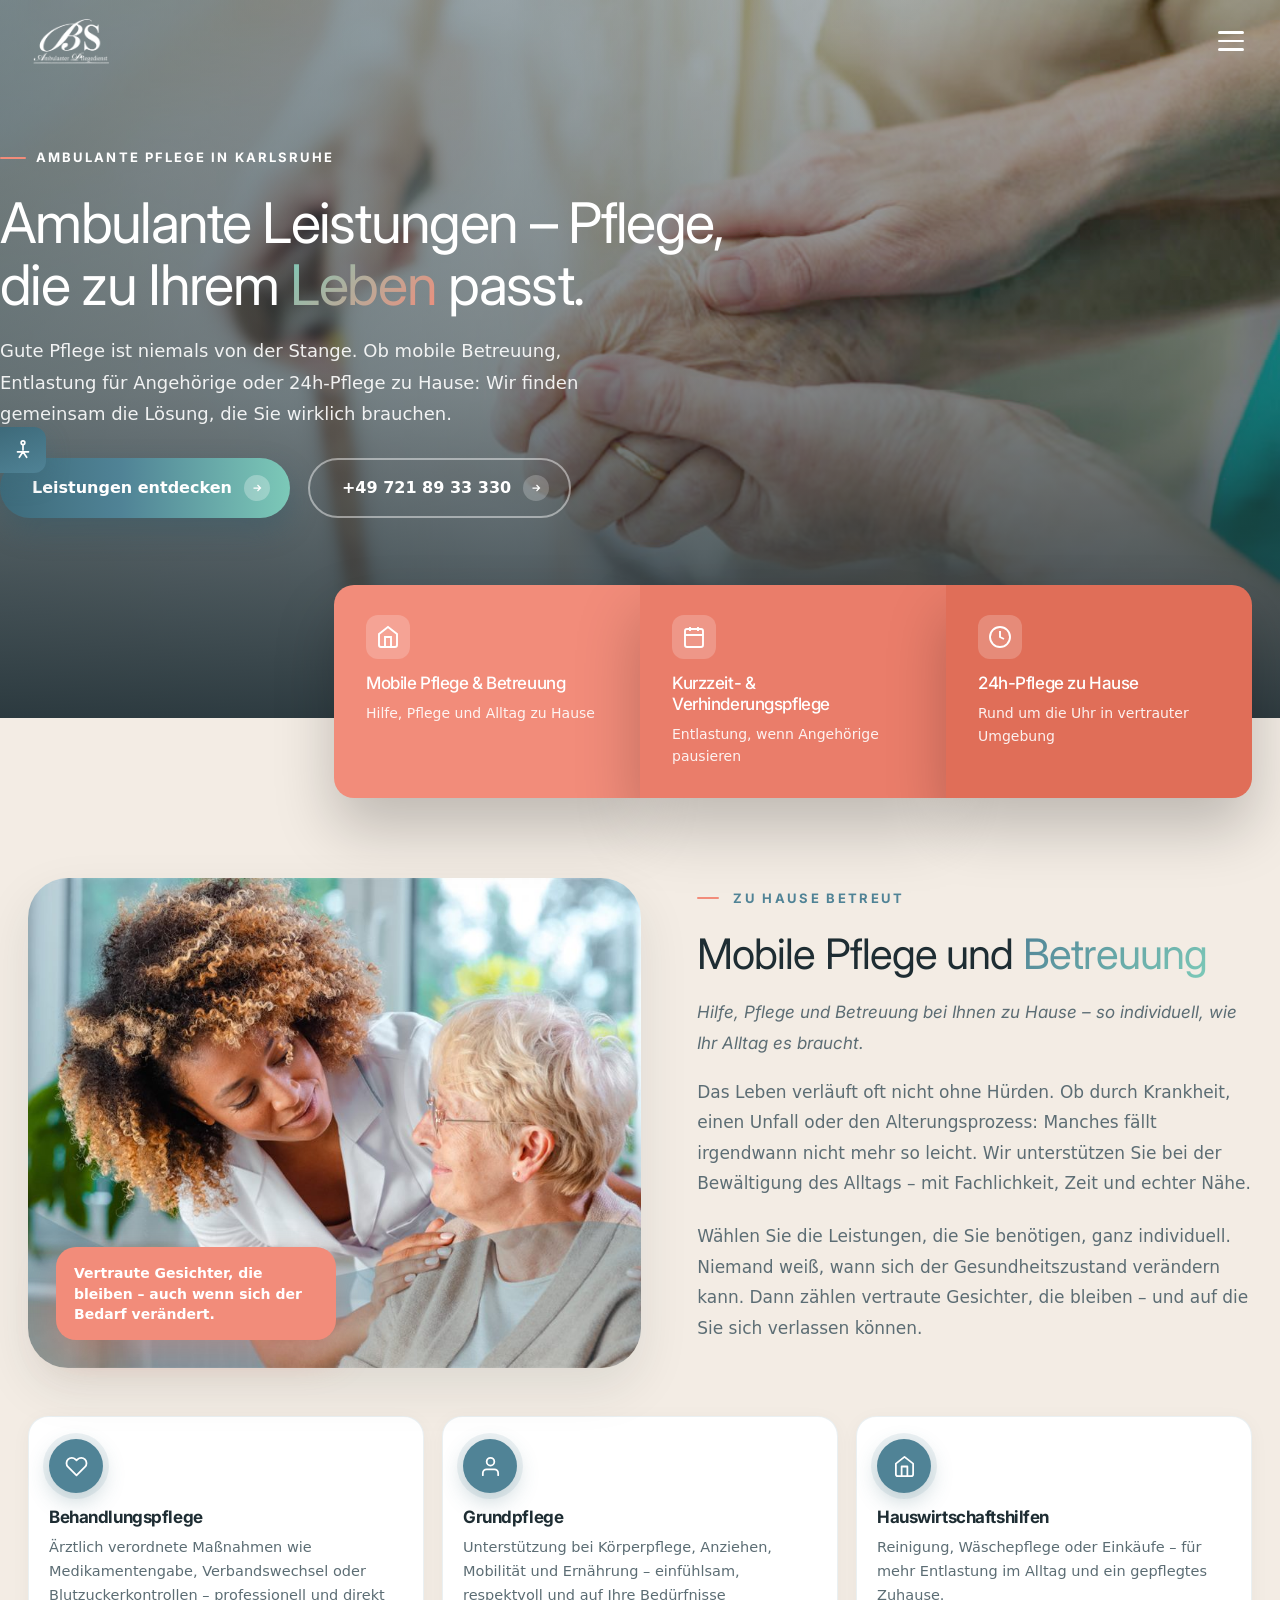
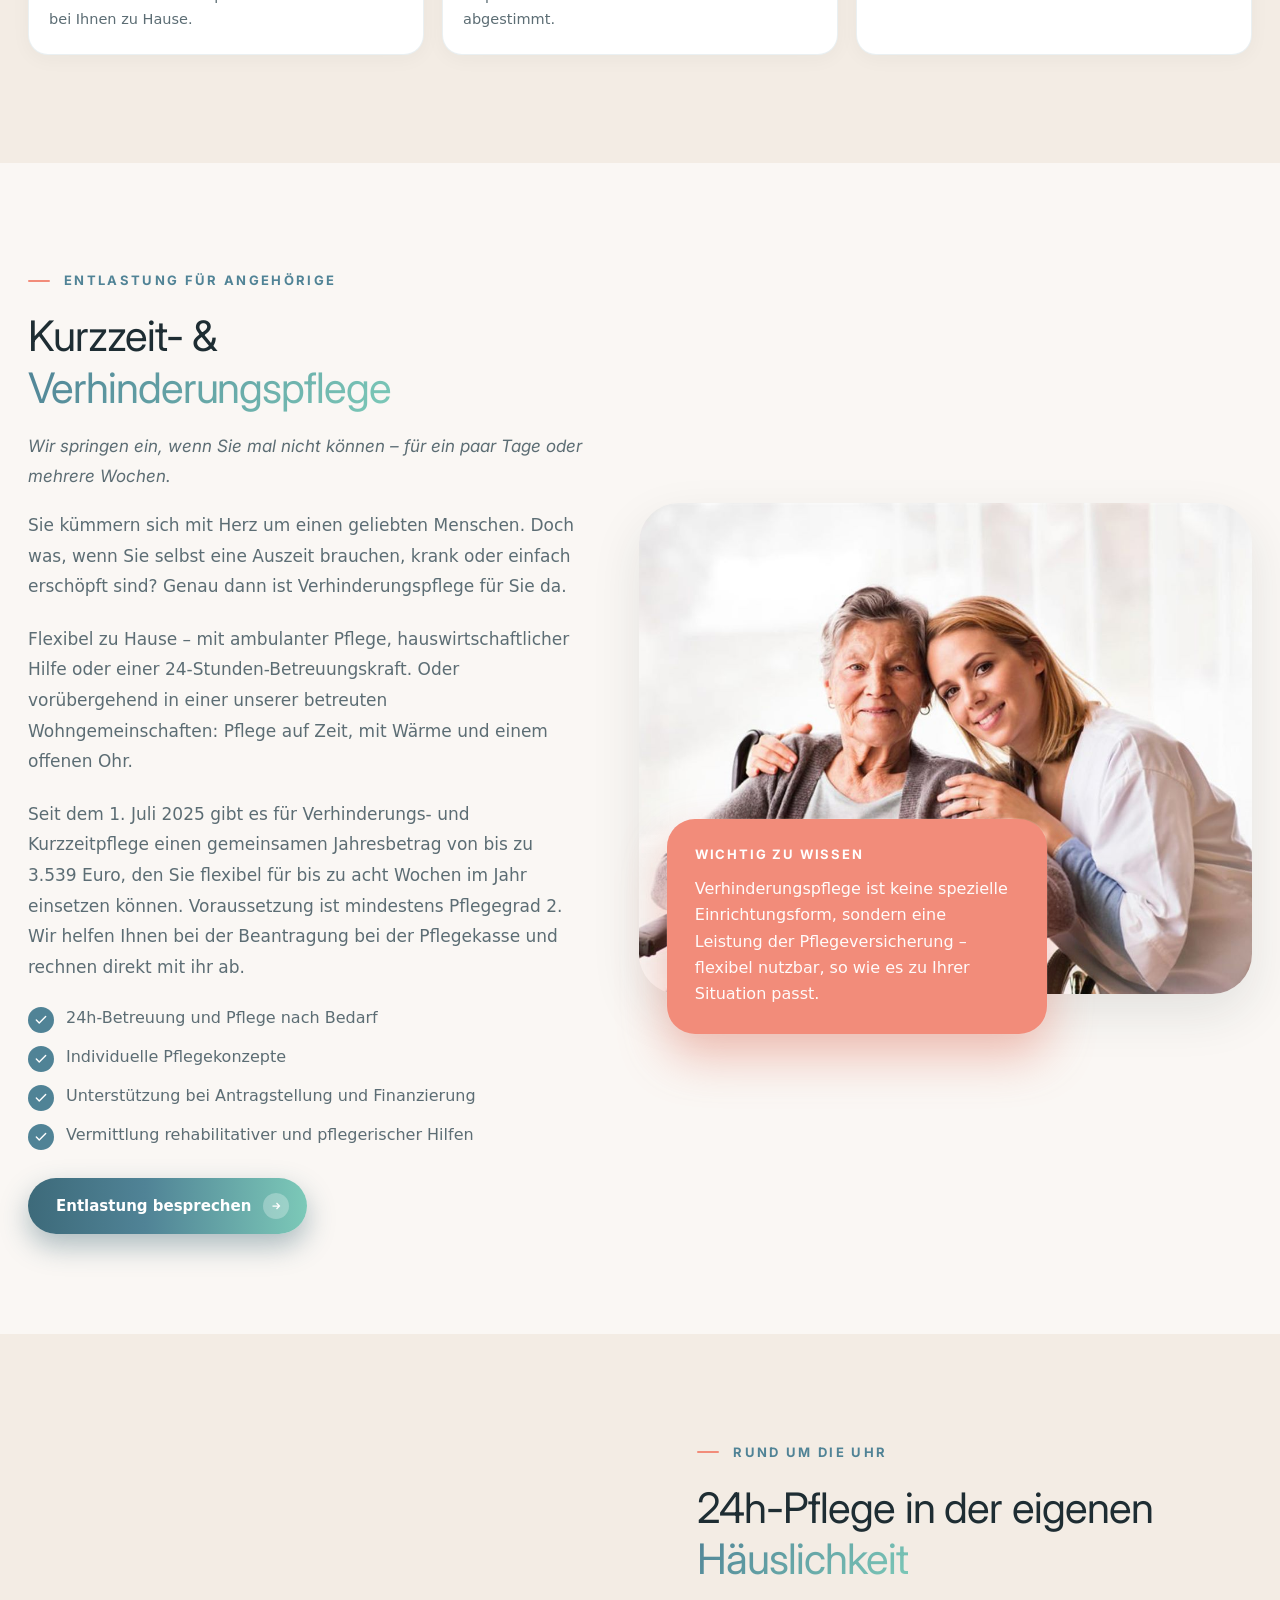
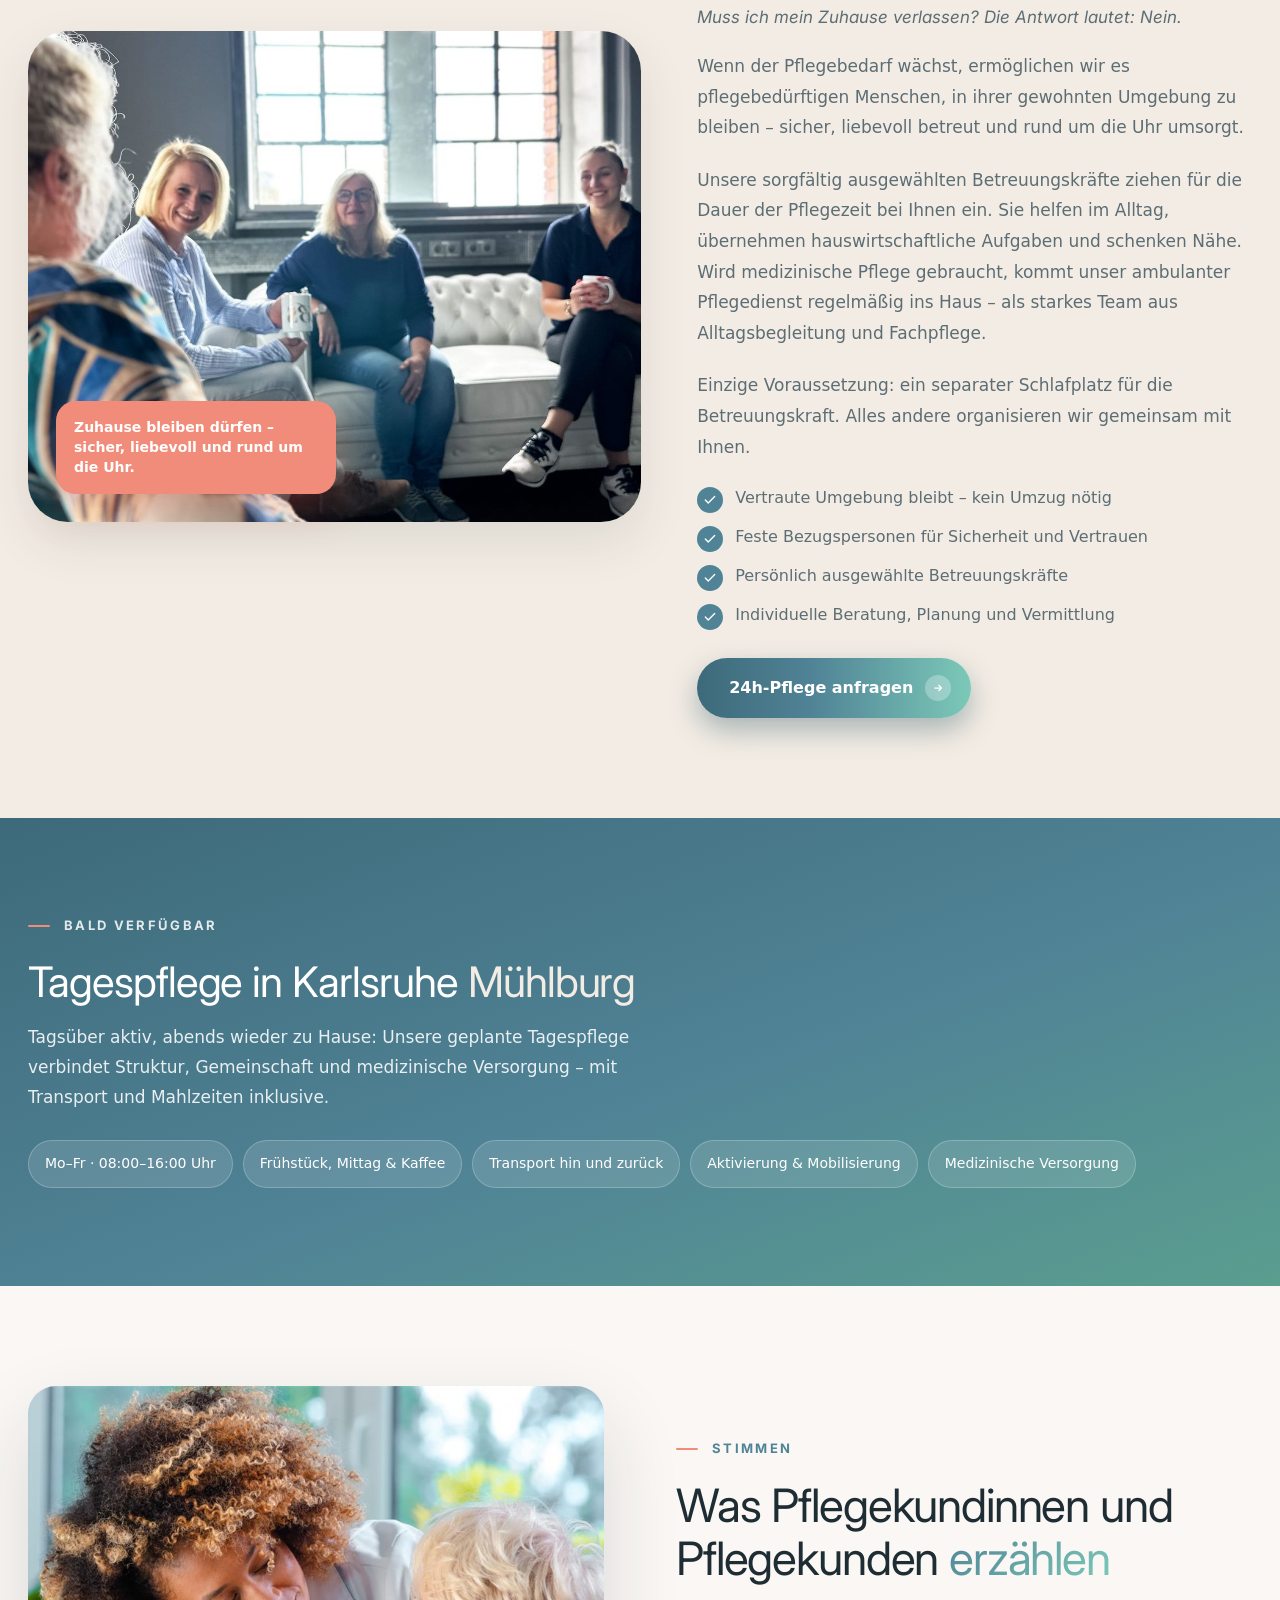
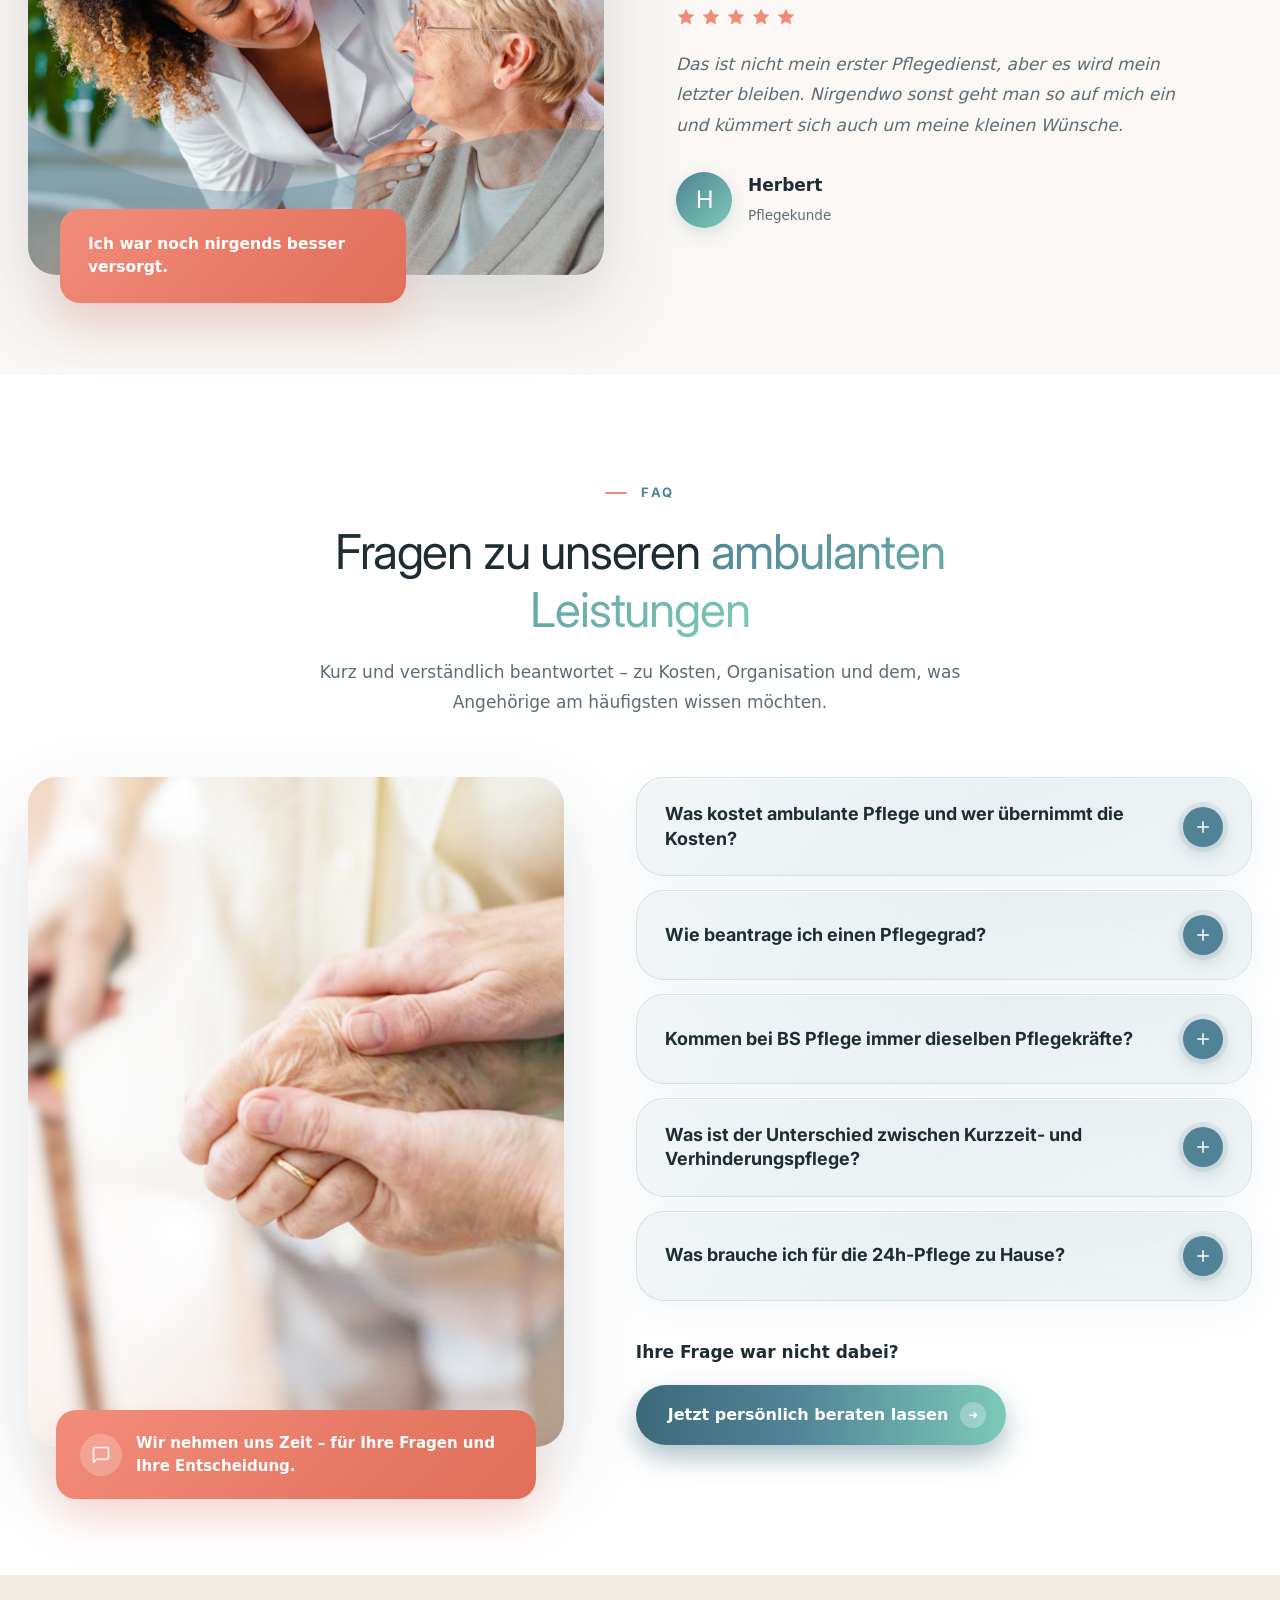
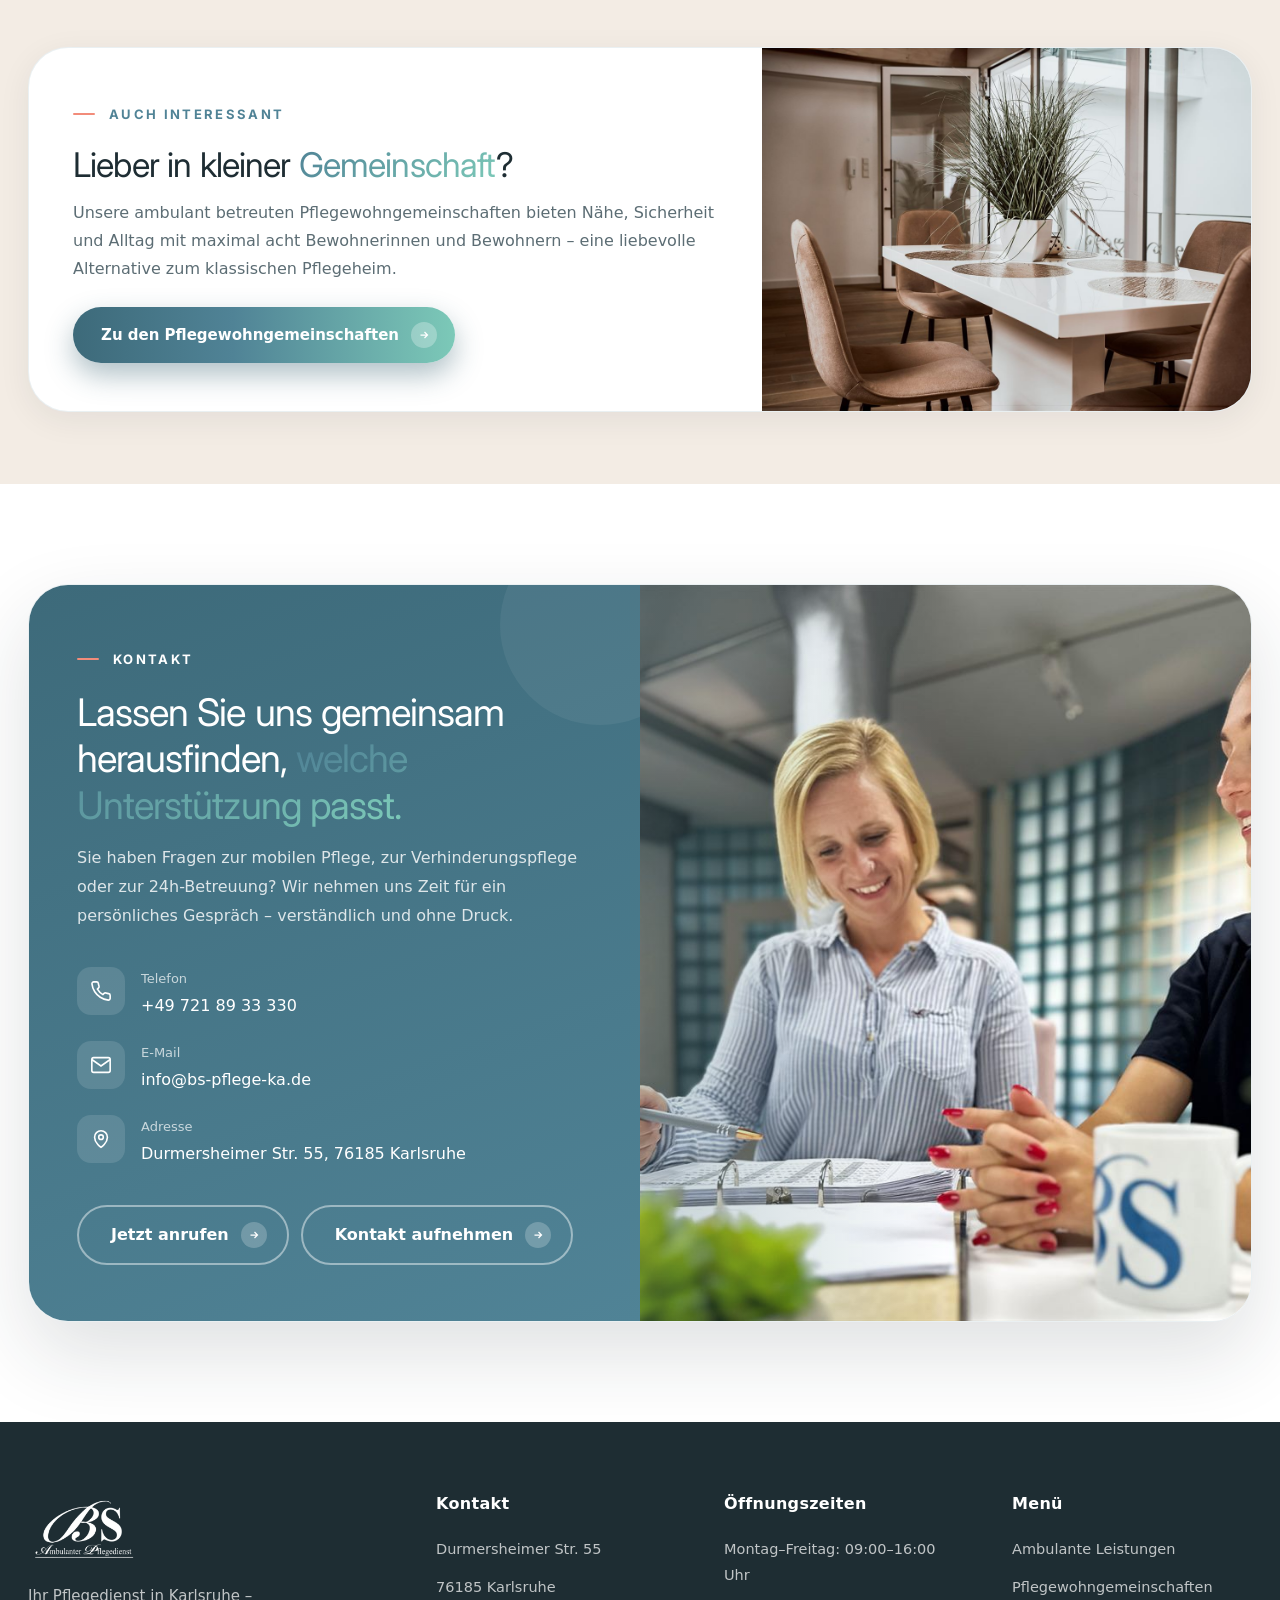
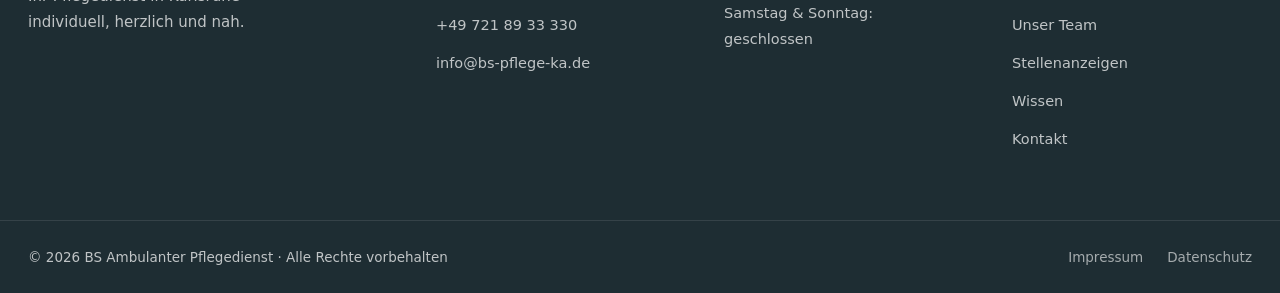
==== commit b750363c: "Rückmeldungen von Fabian und Fee aus dem Miro-Board eingearbeitet Team: Frau Schmid als Gründerin un" ====
--- a/ambulante-leistungen.html
+++ b/ambulante-leistungen.html
@@ -1,4 +1,4 @@
-<!DOCTYPE html>
+﻿<!DOCTYPE html>
 <html lang="de">
 <head>
   <meta charset="UTF-8" />
@@ -26,7 +26,7 @@
   <link rel="preconnect" href="https://fonts.gstatic.com" crossorigin />
   <link href="https://fonts.googleapis.com/css2?family=Inter:wght@400;500;600;700;800&family=Google+Sans+Flex:wght@100..900&display=swap" rel="stylesheet" />
 
-  <link rel="stylesheet" href="assets/css/style.css?v=20260813o" />
+  <link rel="stylesheet" href="assets/css/style.css?v=20260929a" />
   <noscript><style>.reveal{opacity:1!important;transform:none!important;}</style></noscript>
   <script>
   (function () {
@@ -158,9 +158,9 @@
             <li><a href="unser-team.html" class="nav__link">Unser Team</a></li>
             <li><a href="stellenanzeigen.html" class="nav__link">Stellenanzeigen</a></li>
             <li><a href="faq.html" class="nav__link">Wissen</a></li>
-            <li><a href="index.html#kontakt" class="nav__link">Kontakt</a></li>
+            <li><a href="kontakt.html" class="nav__link">Kontakt</a></li>
           </ul>
-          <a href="index.html#kontakt" class="btn btn--primary nav__cta">
+          <a href="kontakt.html" class="btn btn--primary nav__cta">
             Beratung anfragen
             <span class="btn__arrow"><svg viewBox="0 0 24 24"><path d="M5 12h14M13 6l6 6-6 6"/></svg></span>
           </a>
@@ -293,6 +293,12 @@
               24-Stunden-Betreuungskraft. Oder vorübergehend in einer unserer betreuten
               Wohngemeinschaften: Pflege auf Zeit, mit Wärme und einem offenen Ohr.
             </p>
+            <p>
+              Seit dem 1. Juli 2025 gibt es für Verhinderungs- und Kurzzeitpflege einen gemeinsamen
+              Jahresbetrag von bis zu 3.539 Euro, den Sie flexibel für bis zu acht Wochen im Jahr einsetzen
+              können. Voraussetzung ist mindestens Pflegegrad 2. Wir helfen Ihnen bei der Beantragung bei
+              der Pflegekasse und rechnen direkt mit ihr ab.
+            </p>
 
             <ul class="check-list">
               <li>
@@ -313,7 +319,7 @@
               </li>
             </ul>
 
-            <a href="index.html#kontakt" class="btn btn--primary">
+            <a href="kontakt.html" class="btn btn--primary">
               Entlastung besprechen
               <span class="btn__arrow"><svg viewBox="0 0 24 24"><path d="M5 12h14M13 6l6 6-6 6"/></svg></span>
             </a>
@@ -368,7 +374,7 @@
               </li>
             </ul>
 
-            <a href="index.html#kontakt" class="btn btn--primary btn--lg">
+            <a href="kontakt.html" class="btn btn--primary btn--lg">
               24h-Pflege anfragen
               <span class="btn__arrow"><svg viewBox="0 0 24 24"><path d="M5 12h14M13 6l6 6-6 6"/></svg></span>
             </a>
@@ -543,7 +549,7 @@
 
             <div class="faq__cta reveal">
               <p>Ihre Frage war nicht dabei?</p>
-              <a href="#kontakt" class="btn btn--primary btn--lg">
+              <a href="kontakt.html" class="btn btn--primary btn--lg">
                 Jetzt persönlich beraten lassen
                 <span class="btn__arrow"><svg viewBox="0 0 24 24"><path d="M5 12h14M13 6l6 6-6 6"/></svg></span>
               </a>
@@ -652,7 +658,7 @@
           <li><a href="unser-team.html">Unser Team</a></li>
           <li><a href="stellenanzeigen.html">Stellenanzeigen</a></li>
           <li><a href="faq.html">Wissen</a></li>
-          <li><a href="index.html#kontakt">Kontakt</a></li>
+          <li><a href="kontakt.html">Kontakt</a></li>
         </ul>
       </div>
     </div>
@@ -716,6 +722,6 @@
     </div>
   </aside>
 
-  <script src="assets/js/main.js?v=20260813d" defer></script>
+  <script src="assets/js/main.js?v=20260929a" defer></script>
 </body>
 </html>
--- a/assets/css/style.css
+++ b/assets/css/style.css
@@ -435,13 +435,13 @@
 .nav__cta { flex-shrink: 0; }
 /* Pille transparent über dem Hero-Bild */
 .header--overlay:not(.scrolled) .nav__list {
-  background: rgba(255,255,255,.14);
+  background: rgba(255,255,255,.78);
   backdrop-filter: blur(10px); -webkit-backdrop-filter: blur(10px);
-  box-shadow: inset 0 0 0 1px rgba(255,255,255,.18);
-}
-.header--overlay:not(.scrolled) .nav__link { color: rgba(255,255,255,.92); }
+  box-shadow: inset 0 0 0 1px rgba(255,255,255,.55);
+}
+.header--overlay:not(.scrolled) .nav__link { color: var(--primary-dark); }
 .header--overlay:not(.scrolled) .nav__link:hover {
-  color: #fff; background: transparent;
+  color: var(--primary); background: transparent;
 }
 .header--overlay:not(.scrolled) .nav__link.active {
   color: var(--accent-2); background: transparent;
@@ -1599,6 +1599,63 @@
   font-weight: 700; box-shadow: 0 12px 28px rgba(45, 90, 105, 0.46);
 }
 .mobile-call svg { width: 20px; height: 20px; fill: #fff; }
+
+/* ---------- Back to top ---------- */
+.back-to-top {
+  position: fixed;
+  right: 24px;
+  bottom: 24px;
+  z-index: 175;
+  width: 48px;
+  height: 48px;
+  border: none;
+  border-radius: 50%;
+  display: grid;
+  place-items: center;
+  cursor: pointer;
+  color: #fff;
+  background: linear-gradient(145deg, var(--primary-dark) 0%, var(--primary) 100%);
+  box-shadow: 0 10px 28px rgba(61, 106, 122, 0.36);
+  opacity: 0;
+  visibility: hidden;
+  pointer-events: none;
+  transform: translateY(10px);
+  transition: opacity .3s ease, transform .3s ease, visibility .3s, box-shadow .25s, background .25s;
+}
+.back-to-top.is-visible {
+  opacity: 1;
+  visibility: visible;
+  pointer-events: auto;
+  transform: none;
+}
+.back-to-top:hover,
+.back-to-top:focus-visible {
+  background: linear-gradient(145deg, var(--primary) 0%, var(--accent-1) 100%);
+  box-shadow: 0 14px 32px rgba(61, 106, 122, 0.45);
+  outline: none;
+}
+.back-to-top svg {
+  width: 22px;
+  height: 22px;
+  fill: none;
+  stroke: currentColor;
+  stroke-width: 2.2;
+  stroke-linecap: round;
+  stroke-linejoin: round;
+}
+html.a11y-reduced-motion .back-to-top,
+html.a11y-reduced-motion .back-to-top.is-visible {
+  transition: none;
+  transform: none;
+}
+html.a11y-contrast .back-to-top {
+  background: #fff !important;
+  color: #000 !important;
+  border: 2px solid #000;
+}
+html.a11y-contrast .back-to-top svg {
+  stroke: #000 !important;
+}
 
 /* ---------- Barrierefreiheit Sidebar ---------- */
 .a11y {
@@ -1897,10 +1954,10 @@
   color: #fff !important;
 }
 html.a11y-contrast .header--overlay:not(.scrolled) .nav__link {
-  color: #fff !important;
+  color: var(--primary-dark) !important;
 }
 html.a11y-contrast .header--overlay:not(.scrolled) .nav__link.active {
-  color: #fff !important;
+  color: var(--accent-2) !important;
   text-decoration: underline;
 }
 html.a11y-contrast .why__panel .section-label::before,
@@ -1953,6 +2010,23 @@
 }
 html.a11y-contrast .contact__panel .btn--outline-light .btn__arrow svg {
   stroke: #fff !important;
+}
+
+html.a11y-contrast .contact-side__panel .section-label,
+html.a11y-contrast .contact-side__panel h3,
+html.a11y-contrast .contact-side__panel > p,
+html.a11y-contrast .contact-side__item a,
+html.a11y-contrast .contact-side__item span,
+html.a11y-contrast .contact-side__item strong {
+  color: #fff !important;
+  -webkit-text-fill-color: #fff !important;
+}
+html.a11y-contrast .contact-side__panel .section-label::before {
+  background: #fff !important;
+}
+html.a11y-contrast .contact-side__panel .btn--primary {
+  background: #fff !important;
+  color: #000 !important;
 }
 
 /* Karten & Badges auf dunklem/unruhigem Hintergrund */
@@ -2039,6 +2113,10 @@
 
   .mobile-call { display: flex; }
   body.has-mobile-call { padding-bottom: 88px; }
+  .back-to-top {
+    right: 20px;
+    bottom: 96px;
+  }
   .a11y { top: auto; bottom: 100px; transform: none; }
   .a11y__panel { top: auto; bottom: 0; transform: none; max-height: min(70vh, 520px); overflow-y: auto; }
   .a11y__panel:not([hidden]) {
@@ -3213,3 +3291,354 @@
   .faq-spotlight__card { min-height: 0; }
 }
 
+/* =========================================================
+   KONTAKT-UNTERSEITE – Formular, Side-Panel, Anfahrt
+========================================================== */
+.contact-form__wrap {
+  display: grid;
+  grid-template-columns: 1.15fr 0.85fr;
+  gap: 36px;
+  align-items: stretch;
+  margin-top: 40px;
+}
+.contact-form {
+  background: #fff;
+  border: 1px solid var(--line);
+  border-radius: var(--radius-xl);
+  padding: 40px 40px 36px;
+  box-shadow: var(--shadow-sm);
+}
+.contact-form__row {
+  display: grid;
+  grid-template-columns: 1fr 1fr;
+  gap: 18px;
+}
+.contact-form__field {
+  display: flex;
+  flex-direction: column;
+  gap: 8px;
+  margin-bottom: 18px;
+}
+.contact-form__field label {
+  font-size: 14px;
+  font-weight: 600;
+  color: var(--ink);
+}
+.contact-form__field input,
+.contact-form__field select,
+.contact-form__field textarea {
+  width: 100%;
+  border: 1px solid var(--line);
+  border-radius: 14px;
+  background: var(--off-white);
+  color: var(--ink);
+  font: inherit;
+  font-size: 16px;
+  padding: 14px 16px;
+  transition: border-color .25s, box-shadow .25s, background .25s;
+}
+.contact-form__field textarea {
+  resize: vertical;
+  min-height: 140px;
+  line-height: 1.6;
+}
+.contact-form__field input:focus,
+.contact-form__field select:focus,
+.contact-form__field textarea:focus {
+  outline: none;
+  border-color: var(--primary);
+  background: #fff;
+  box-shadow: 0 0 0 4px rgba(80, 131, 150, 0.16);
+}
+.contact-form__field input.is-invalid,
+.contact-form__field select.is-invalid,
+.contact-form__field textarea.is-invalid,
+.contact-form__check input.is-invalid {
+  border-color: #c45c4a;
+}
+.contact-form__check {
+  display: flex;
+  gap: 12px;
+  align-items: flex-start;
+  margin: 8px 0 22px;
+  font-size: 14.5px;
+  line-height: 1.55;
+  color: var(--ink-soft);
+}
+.contact-form__check input {
+  margin-top: 3px;
+  width: 18px;
+  height: 18px;
+  flex-shrink: 0;
+  accent-color: var(--primary);
+}
+.contact-form__check a {
+  color: var(--primary);
+  text-decoration: underline;
+  text-underline-offset: 2px;
+}
+.contact-form__actions {
+  display: flex;
+  flex-wrap: wrap;
+  align-items: center;
+  gap: 16px 20px;
+}
+.contact-form__hint {
+  font-size: 13.5px;
+  color: var(--ink-soft);
+  margin: 0;
+}
+.contact-form__status {
+  margin-top: 20px;
+  padding: 16px 18px;
+  border-radius: 14px;
+  font-size: 15px;
+  line-height: 1.55;
+}
+.contact-form__status.is-success {
+  background: rgba(80, 131, 150, 0.12);
+  color: var(--ink);
+  border: 1px solid rgba(80, 131, 150, 0.28);
+}
+.contact-form__status.is-error {
+  background: rgba(196, 92, 74, 0.1);
+  color: #8a3a2e;
+  border: 1px solid rgba(196, 92, 74, 0.28);
+}
+
+.contact-side {
+  display: flex;
+  flex-direction: column;
+  gap: 18px;
+  min-height: 100%;
+}
+.contact-side__panel {
+  background: linear-gradient(145deg, #3d6a7a 0%, #508396 48%, #2b4a56 100%);
+  color: #fff;
+  border-radius: var(--radius-xl);
+  padding: 36px 32px;
+  box-shadow: var(--shadow);
+  flex: 1;
+}
+.contact-side__panel .section-label { color: #fff; }
+.contact-side__panel .section-label::before { background: var(--accent-2); }
+.contact-side__panel h3 {
+  font-size: clamp(24px, 2.4vw, 30px);
+  font-weight: 400;
+  margin: 0 0 12px;
+  line-height: 1.25;
+  color: #fff;
+}
+.contact-side__panel > p {
+  color: rgba(255, 255, 255, 0.84);
+  font-size: 15.5px;
+  line-height: 1.7;
+  margin-bottom: 28px;
+}
+.contact-side__items {
+  display: grid;
+  gap: 18px;
+  margin-bottom: 28px;
+}
+.contact-side__item strong {
+  display: block;
+  font-size: 12px;
+  font-weight: 600;
+  letter-spacing: 0.06em;
+  text-transform: uppercase;
+  opacity: 0.72;
+  margin-bottom: 4px;
+}
+.contact-side__item a,
+.contact-side__item span {
+  color: #fff;
+  font-size: 16px;
+  font-weight: 500;
+  line-height: 1.45;
+}
+.contact-side__item a:hover { text-decoration: underline; }
+.contact-side__panel .btn--primary {
+  background: #fff;
+  color: var(--primary-dark);
+}
+.contact-side__panel .btn--primary .btn__arrow {
+  background: rgba(80, 131, 150, 0.14);
+}
+.contact-side__panel .btn--primary:hover {
+  background: var(--accent-2);
+  color: #fff;
+}
+.contact-side__visual {
+  border-radius: var(--radius-xl);
+  overflow: hidden;
+  min-height: 180px;
+  flex: 0 0 auto;
+}
+.contact-side__visual img {
+  width: 100%;
+  height: 100%;
+  min-height: 180px;
+  object-fit: cover;
+  display: block;
+}
+
+.hours-grid {
+  display: grid;
+  grid-template-columns: 1fr 1fr;
+  gap: 16px;
+  margin: 28px 0 20px;
+}
+.hours-card {
+  background: #fff;
+  border: 1px solid var(--line);
+  border-radius: var(--radius-lg);
+  padding: 22px 22px 20px;
+}
+.hours-card h3 {
+  font-size: 17px;
+  font-weight: 600;
+  margin-bottom: 14px;
+}
+.hours-card ul {
+  list-style: none;
+  display: grid;
+  gap: 10px;
+}
+.hours-card li {
+  display: flex;
+  justify-content: space-between;
+  gap: 12px;
+  font-size: 15px;
+  color: var(--ink-soft);
+}
+.hours-card li strong {
+  color: var(--ink);
+  font-weight: 600;
+  text-align: right;
+}
+.hours-card p {
+  color: var(--ink-soft);
+  font-size: 15.5px;
+  line-height: 1.65;
+  margin-bottom: 14px;
+}
+.hours-card__link {
+  display: inline-flex;
+  align-items: center;
+  gap: 6px;
+  color: var(--primary);
+  font-weight: 600;
+  font-size: 15px;
+}
+.hours-card__link:hover { text-decoration: underline; }
+.anfahrt-note {
+  color: var(--ink-soft);
+  font-size: 15px;
+  line-height: 1.65;
+  margin: 0;
+}
+.contact-map {
+  border-radius: var(--radius-xl);
+  overflow: hidden;
+  box-shadow: var(--shadow);
+  aspect-ratio: 4 / 3.2;
+  background: var(--off-white);
+}
+.contact-map iframe {
+  width: 100%;
+  height: 100%;
+  border: 0;
+  display: block;
+}
+
+@media (max-width: 960px) {
+  .contact-form__wrap { grid-template-columns: 1fr; }
+  .contact-form { padding: 32px 24px; }
+  .hours-grid { grid-template-columns: 1fr; }
+  .contact-side__visual { min-height: 220px; }
+}
+
+@media (max-width: 640px) {
+  .contact-form__row { grid-template-columns: 1fr; }
+  .contact-form__actions { flex-direction: column; align-items: flex-start; }
+}
+
+
+
+/* ---- Ergänzungen 29.09.2026: Standorte, WG-Check, Entscheidungskarten ---- */
+.wg-standorte { margin-top: 8px; }
+.wg-standorte .person__avatar { font-size: 20px; }
+.wg-standorte__cta { text-align: center; margin-top: 40px; }
+.wg-standorte__cta p { color: var(--ink-soft); font-size: 16px; margin: 0 0 18px; }
+
+.wg-check {
+  max-width: 780px;
+  margin: 0 auto;
+  background: #fff;
+  border: 1px solid var(--line);
+  border-radius: var(--radius-lg);
+  box-shadow: var(--shadow-xs);
+  padding: 34px 30px;
+  display: grid;
+  gap: 20px;
+}
+.wg-check__q {
+  border: 0;
+  margin: 0;
+  padding: 0 0 18px;
+  border-bottom: 1px solid var(--line);
+}
+.wg-check__q legend {
+  font-family: var(--font-head);
+  font-size: 17px;
+  font-weight: 600;
+  color: var(--ink);
+  line-height: 1.45;
+  margin-bottom: 12px;
+  padding: 0;
+}
+.wg-check__opts { display: flex; flex-wrap: wrap; gap: 10px; }
+.wg-check__opts label { position: relative; cursor: pointer; }
+.wg-check__opts input { position: absolute; opacity: 0; width: 1px; height: 1px; }
+.wg-check__opts span {
+  display: inline-block;
+  padding: 10px 22px;
+  border-radius: 999px;
+  border: 1px solid rgba(80, 131, 150, 0.28);
+  background: var(--primary-soft);
+  color: var(--primary-dark);
+  font-size: 15px;
+  font-weight: 600;
+  transition: background 0.2s, color 0.2s, border-color 0.2s;
+}
+.wg-check__opts input:checked + span { background: var(--primary); border-color: var(--primary); color: #fff; }
+.wg-check__opts input:focus-visible + span { outline: 2px solid var(--primary-dark); outline-offset: 2px; }
+.wg-check__q.is-missing legend { color: var(--accent-2-dark); }
+.wg-check__result {
+  background: linear-gradient(145deg, var(--primary-soft), #fff);
+  border: 1px solid rgba(80, 131, 150, 0.16);
+  border-radius: var(--radius);
+  padding: 24px 26px;
+}
+.wg-check__result strong {
+  display: block;
+  font-family: var(--font-head);
+  font-size: 20px;
+  color: var(--primary-dark);
+  margin-bottom: 8px;
+}
+.wg-check__result p { color: var(--ink-soft); margin: 0 0 18px; line-height: 1.7; }
+.wg-check__result.is-error { background: var(--accent-2-soft); border-color: rgba(224, 110, 88, 0.25); }
+.wg-check__result.is-error p { margin: 0; color: var(--ink); }
+
+.faq-decide__solution {
+  font-size: 12px;
+  font-weight: 700;
+  letter-spacing: 0.06em;
+  text-transform: uppercase;
+  opacity: 0.72;
+  margin-top: 2px;
+}
+@media (max-width: 640px) {
+  .wg-check { padding: 26px 20px; }
+}
